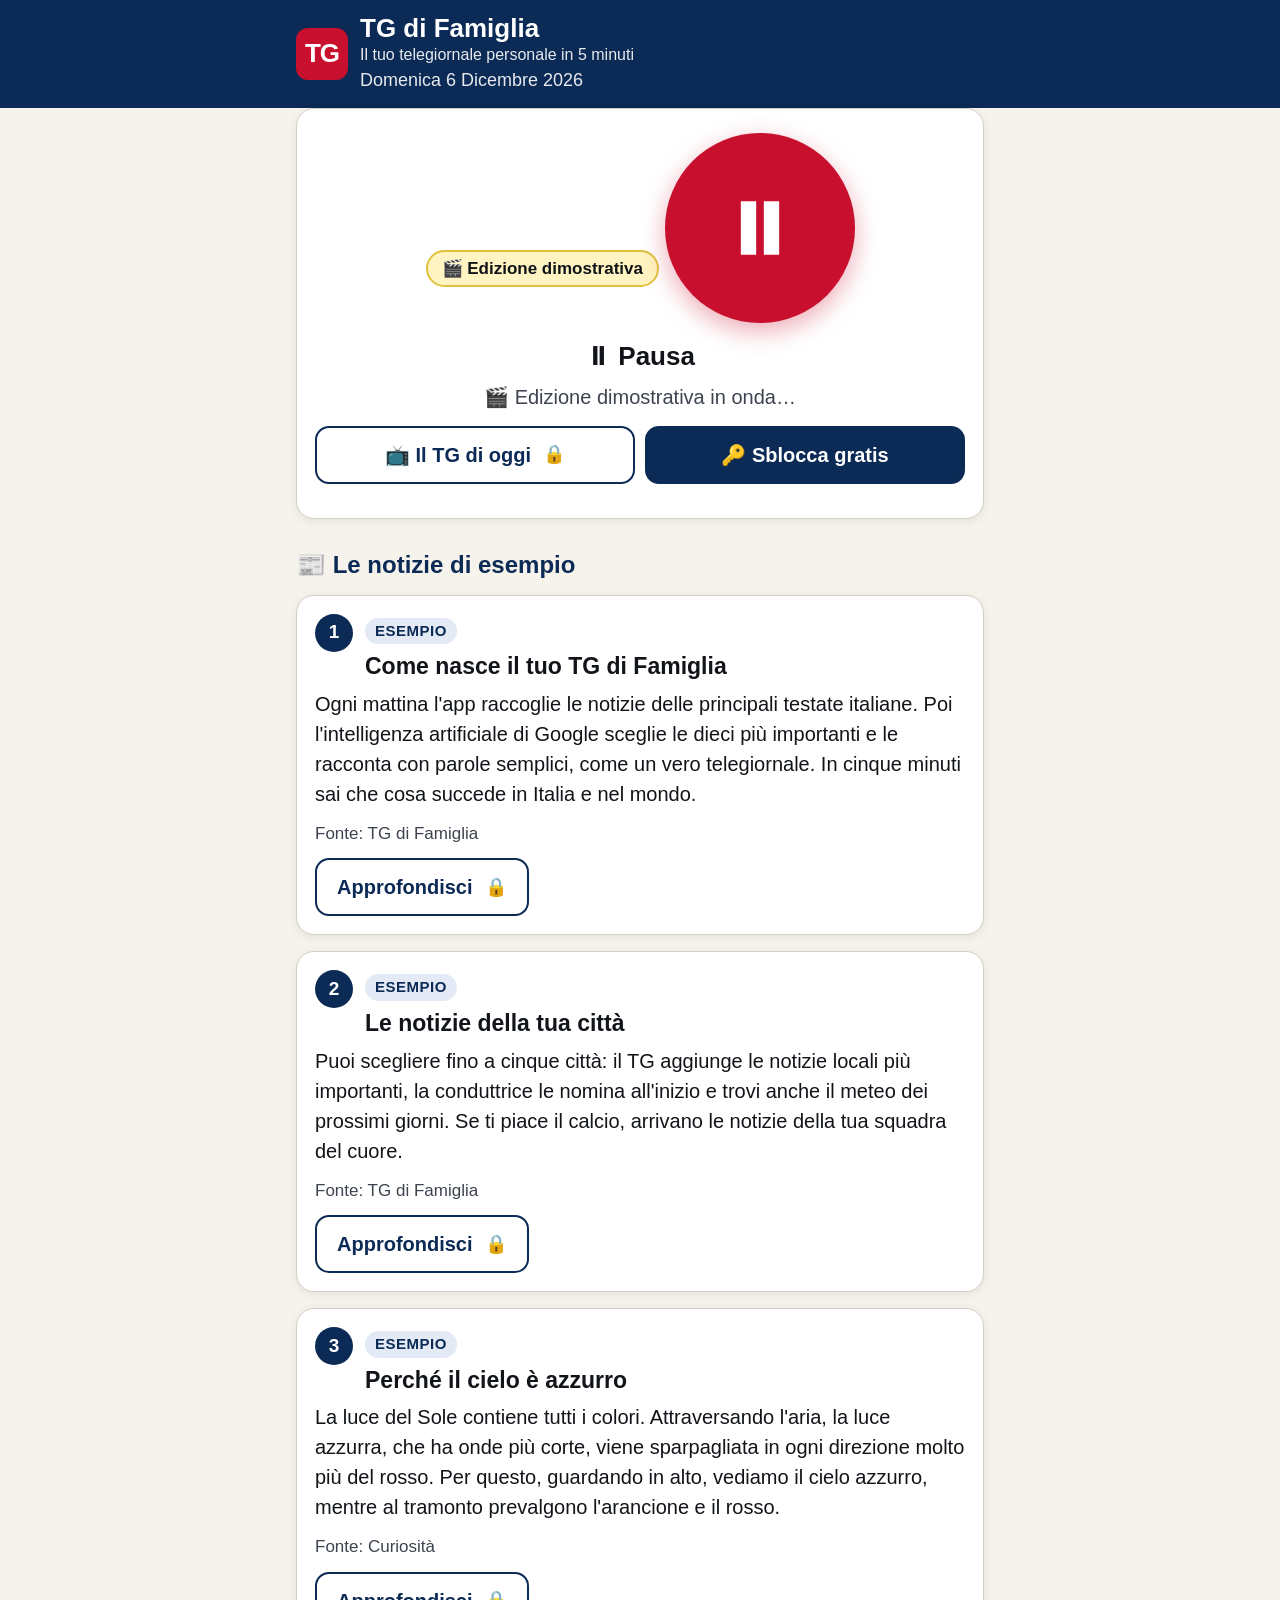
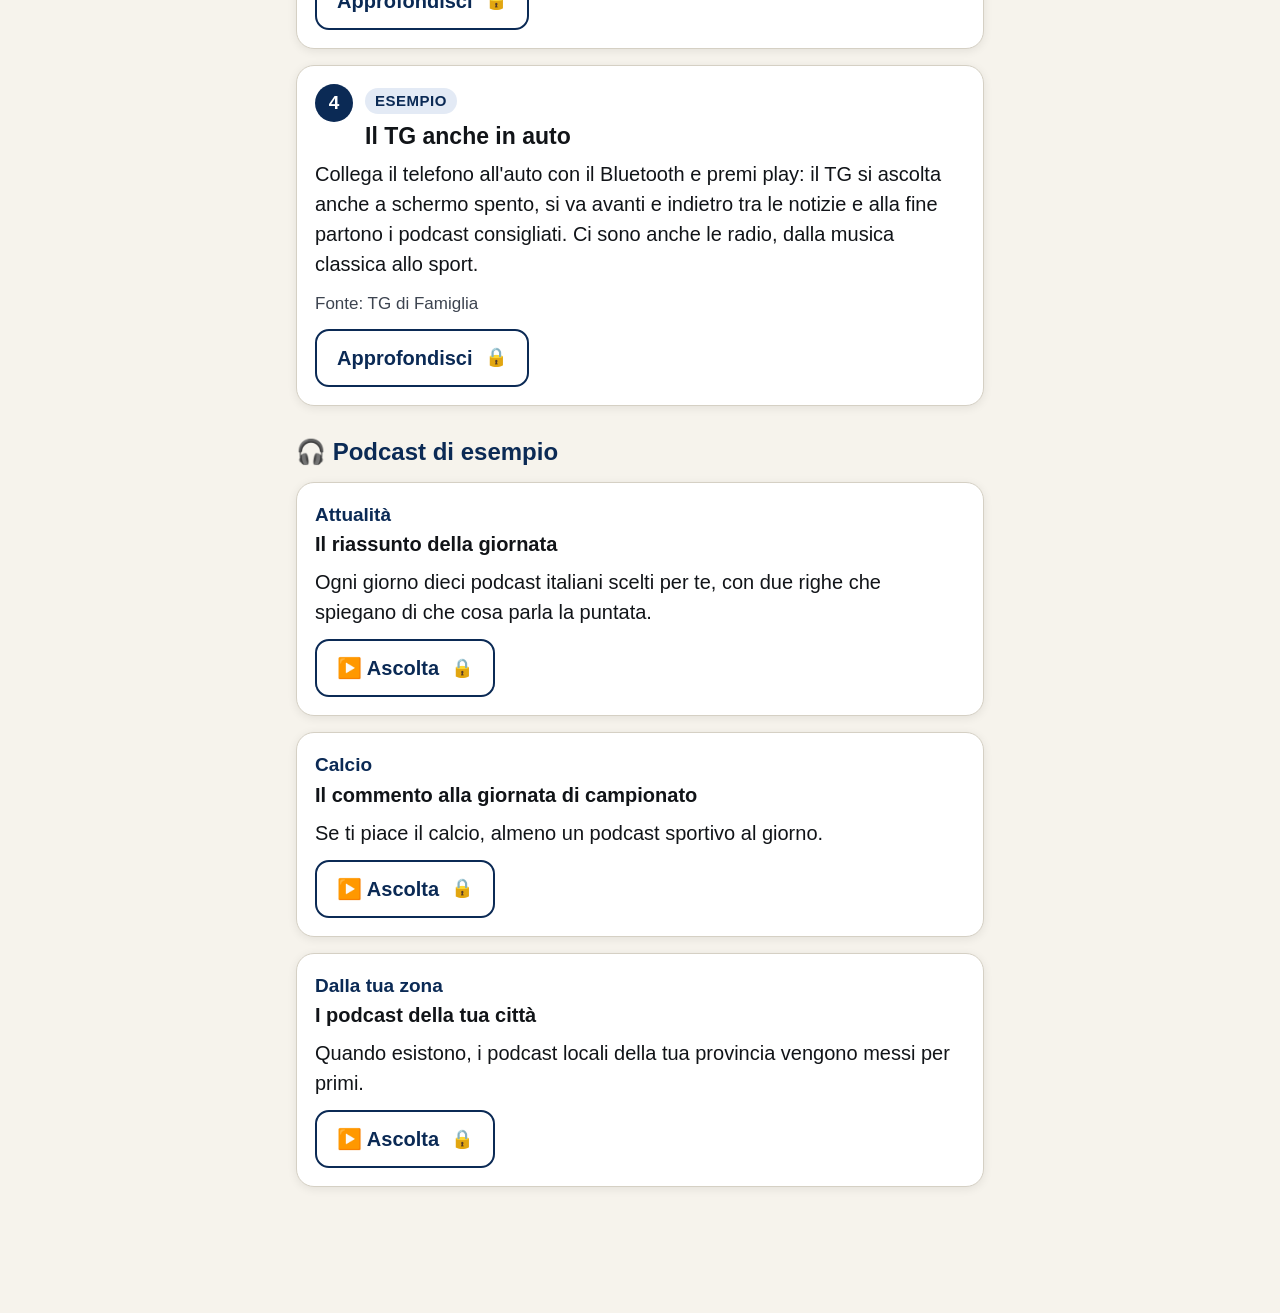
==== app/index.html @ 3810f001 "TG di Famiglia, versione pubblica: demo, sblocco, città, premium, regalo, promo, Cloudflare Pages Co" ====
<!doctype html>
<html lang="it">
<head>
<meta charset="utf-8">
<meta name="viewport" content="width=device-width, initial-scale=1, viewport-fit=cover">
<title>TG di Famiglia – Il tuo telegiornale personale</title>
<meta name="description" content="TG di Famiglia: il tuo telegiornale personale in 5 minuti, con le notizie della tua città, podcast e radio. Gratis.">
<meta name="theme-color" content="#0b2a55">
<link rel="manifest" href="manifest.json">
<link rel="icon" href="icons/icon-192.png" type="image/png">
<link rel="apple-touch-icon" href="icons/apple-touch-icon.png">
<meta name="apple-mobile-web-app-capable" content="yes">
<meta name="mobile-web-app-capable" content="yes">
<meta name="apple-mobile-web-app-status-bar-style" content="black-translucent">
<meta name="apple-mobile-web-app-title" content="TG Famiglia">
<meta name="format-detection" content="telephone=no">
<meta property="og:title" content="TG di Famiglia – Il tuo telegiornale personale">
<meta property="og:description" content="Ogni mattina le notizie più importanti, lette come al telegiornale. Gratis.">
<meta property="og:image" content="https://tg-di-famiglia.pages.dev/og-image.png">
<link rel="apple-touch-icon" sizes="180x180" href="icons/apple-touch-icon.png">
<script>
/* Statistiche anonime senza cookie (GoatCounter). Finché il codice è il segnaposto non parte niente. */
window.GOATCOUNTER_CODICE = 'TUO-CODICE';
if (!/TUO-CODICE/.test(window.GOATCOUNTER_CODICE)) {
  const sc = document.createElement('script');
  sc.async = true; sc.src = 'https://gc.zgo.at/count.js';
  sc.dataset.goatcounter = `https://${window.GOATCOUNTER_CODICE}.goatcounter.com/count`;
  document.head.appendChild(sc);
}
/** Evento anonimo: solo il nome dell'azione, mai chiave, nomi o città. */
window.evento = (nome) => {
  try {
    const invia = () => window.goatcounter?.count?.({ path: 'evento/' + nome, title: nome, event: true });
    if (window.goatcounter?.count) invia(); else setTimeout(invia, 3000);
  } catch {}
};
</script>
<style>
:root{
  --sfondo:#f6f3ec; --carta:#ffffff; --testo:#111418; --tenue:#3d4450; --bordo:#d5d0c4;
  --blu:#0b2a55; --blu-chiaro:#e3eaf5; --rosso:#c8102e; --rosso-scuro:#9e0c24; --verde:#0f6b3a;
  --giallo:#fff4c2; --ombra:0 2px 10px rgba(0,0,0,.08);
  color-scheme: light;
}
@media (prefers-color-scheme: dark){
  :root:not([data-theme="light"]){
    --sfondo:#0d1117; --carta:#171c24; --testo:#f4f6fa; --tenue:#c3c9d4; --bordo:#323a47;
    --blu:#8fb4ff; --blu-chiaro:#1c2a44; --rosso:#ff4d63; --rosso-scuro:#e0334a; --verde:#4fd08a;
    --giallo:#3a3210; --ombra:none; color-scheme: dark;
  }
}
:root[data-theme="dark"]{
  --sfondo:#0d1117; --carta:#171c24; --testo:#f4f6fa; --tenue:#c3c9d4; --bordo:#323a47;
  --blu:#8fb4ff; --blu-chiaro:#1c2a44; --rosso:#ff4d63; --rosso-scuro:#e0334a; --verde:#4fd08a;
  --giallo:#3a3210; --ombra:none; color-scheme: dark;
}
*{box-sizing:border-box}
html{-webkit-text-size-adjust:100%}
body{margin:0;background:var(--sfondo);color:var(--testo);font:20px/1.5 -apple-system,BlinkMacSystemFont,"Segoe UI",Roboto,"Helvetica Neue",Arial,sans-serif;
  padding-bottom:calc(110px + env(safe-area-inset-bottom))}
a{color:var(--blu)}
button{font:inherit;cursor:pointer;touch-action:manipulation}
.contenitore{max-width:720px;margin:0 auto;padding:0 16px}
header.testata{background:#0b2a55;color:#fff;padding:calc(14px + env(safe-area-inset-top)) 0 14px}
header.testata .contenitore{display:flex;align-items:center;gap:12px}
.logo{width:52px;height:52px;border-radius:12px;background:#c8102e;display:grid;place-items:center;font-weight:900;font-size:26px;letter-spacing:-1px;flex:none}
.testata h1{margin:0;font-size:26px;line-height:1.1}
.testata .data{font-size:18px;opacity:.9;text-transform:capitalize}
.ingranaggio{margin-left:auto;background:transparent;border:2px solid rgba(255,255,255,.5);color:#fff;border-radius:14px;width:56px;height:56px;font-size:28px;flex:none}
main{padding-top:18px}
.scheda{background:var(--carta);border:1px solid var(--bordo);border-radius:18px;padding:18px;box-shadow:var(--ombra);margin-bottom:16px}
h2{font-size:24px;margin:28px 0 12px;color:var(--blu)}
.player{text-align:center;padding:24px 18px}
.tasto-play{width:190px;height:190px;border-radius:50%;border:none;background:var(--rosso);color:#fff;font-size:84px;line-height:1;
  box-shadow:0 8px 24px rgba(200,16,46,.35);display:inline-grid;place-items:center;transition:transform .1s}
.tasto-play:active{transform:scale(.96)}
.tasto-play svg{width:92px;height:92px;fill:#fff}
.etichetta-play{font-size:26px;font-weight:800;margin:14px 0 4px}
.stato{font-size:20px;color:var(--tenue);min-height:1.5em;margin:6px 0 0}
.stato.errore{color:var(--rosso-scuro);font-weight:700}
.comandi{display:flex;gap:12px;justify-content:center;margin-top:16px;flex-wrap:wrap}
.btn{min-height:58px;padding:10px 20px;border-radius:14px;border:2px solid var(--blu);background:var(--carta);color:var(--blu);font-weight:700;font-size:20px;display:inline-flex;align-items:center;justify-content:center;gap:8px;text-decoration:none}
.btn.pieno{background:var(--blu);color:var(--carta)}
.btn.rosso{background:var(--rosso);border-color:var(--rosso);color:#fff}
.btn:disabled{opacity:.45}
.avviso{background:var(--giallo);border:2px solid #e2c23d;border-radius:14px;padding:12px 16px;margin-bottom:16px;font-size:19px}
.notizia{position:relative;transition:outline-color .2s}
.notizia.in-onda{outline:4px solid var(--rosso);outline-offset:-2px}
.notizia .numero{display:inline-grid;place-items:center;width:38px;height:38px;border-radius:50%;background:var(--blu);color:var(--carta);font-weight:800;margin-right:8px;font-size:19px;flex:none}
.notizia .riga{display:flex;align-items:flex-start;gap:4px}
.notizia h3{margin:2px 0 8px;font-size:23px;line-height:1.25}
.notizia p{margin:0 0 12px}
.badge{display:inline-block;font-size:15px;font-weight:800;text-transform:uppercase;letter-spacing:.5px;padding:2px 10px;border-radius:999px;background:var(--blu-chiaro);color:var(--blu);margin-bottom:6px}
.badge.calcio{background:#d9f2e3;color:#0f6b3a}
.badge.locale{background:#fde9c8;color:#6b3f00}
.etichetta-demo{display:inline-block;background:var(--giallo);border:2px solid #e2c23d;color:var(--testo);font-weight:800;border-radius:999px;padding:4px 14px;font-size:17px;margin-bottom:10px}
.lucchetto{font-size:.9em;margin-left:4px}
.chip{display:inline-flex;align-items:center;gap:6px;background:var(--blu-chiaro);color:var(--blu);border-radius:999px;padding:6px 6px 6px 14px;font-weight:700;margin:0 6px 8px 0;font-size:18px}
.chip button{border:none;background:var(--blu);color:var(--carta);border-radius:50%;width:30px;height:30px;font-size:16px;line-height:1}
.suggerimenti{list-style:none;margin:-6px 0 12px;padding:0;border:2px solid var(--blu);border-radius:14px;overflow:hidden;background:var(--carta)}
.suggerimenti:empty{display:none}
.suggerimenti li button{width:100%;text-align:left;border:none;border-top:1px solid var(--bordo);background:var(--carta);color:var(--testo);padding:12px 14px;font-size:19px}
.suggerimenti li:first-child button{border-top:none}
.interruttore{display:flex;gap:10px;margin:6px 0 14px}
.interruttore .btn{flex:1}
.interruttore .btn.attiva{background:var(--blu);color:var(--carta)}
.avvertenza{font-size:16px;color:var(--tenue);margin:6px 0 18px}
.passi{padding-left:0;list-style:none;counter-reset:passo;margin:0 0 14px}
.passi li{counter-increment:passo;display:flex;gap:12px;align-items:flex-start;margin-bottom:12px}
.passi li::before{content:counter(passo);display:grid;place-items:center;flex:none;width:36px;height:36px;border-radius:50%;background:var(--rosso);color:#fff;font-weight:800}
details.perche{margin:4px 0 12px}
details.perche summary{color:var(--blu);font-weight:700;cursor:pointer}
.caffe{font-size:17px}
.btn.whatsapp{background:#1fa855;border-color:#1fa855;color:#fff}
.condividi-fine{text-align:center}
.premio{list-style:none;padding:0;margin:0 0 14px}
.premio li{padding:6px 0}
.prezzo{font-size:34px;font-weight:900;color:var(--rosso);margin:6px 0}
.schede{display:flex;gap:10px;margin:0 0 16px}
.schede{display:grid;grid-template-columns:repeat(3,1fr);gap:8px}
.menu-sezioni{display:flex;flex-direction:column;gap:10px;margin-bottom:18px}
.menu-sezioni .btn{width:100%;min-height:66px;font-size:21px;justify-content:flex-start;text-align:left}
.menu-sezioni .btn.attiva{background:var(--blu);color:var(--carta)}
.spiega{font-size:18px;color:var(--tenue);margin:0 0 14px}
.schede button:last-child:nth-child(3n+1){grid-column:1/-1}
.schede button:last-child:nth-child(3n+2){grid-column:span 2}
.titoli-sito{list-style:none;padding:0;margin:10px 0 12px;font-size:17px}
.titoli-sito li{padding:7px 0;border-top:1px solid var(--blu-chiaro)}
.titoli-sito a{color:inherit}
.video-mini{display:grid;grid-template-columns:120px 1fr;gap:10px;align-items:center;margin:10px 0;color:inherit;text-decoration:none}
.video-mini img{width:120px;aspect-ratio:16/9;object-fit:cover;border-radius:8px;background:var(--blu-chiaro)}
.cerca-ora{border:2px dashed var(--blu)}
.video img{width:100%;aspect-ratio:16/9;object-fit:cover;border-radius:12px;background:var(--blu-chiaro);display:block;margin-bottom:10px}
.numerino{display:inline-grid;place-items:center;min-width:34px;height:34px;border-radius:50%;background:var(--blu);color:var(--carta);font-weight:800;font-size:17px;margin-right:8px}
.scintilla{border-left:6px solid #e2a400}
.concetti{font-size:22px;font-weight:800;margin:0 0 10px}
.scelte{display:flex;flex-wrap:wrap;gap:8px;margin:0 0 14px}
.scelte .btn{flex:1 1 40%;min-height:54px;font-size:18px;padding:6px 10px}
.scelte .btn.attiva{background:var(--blu);color:var(--carta)}
.elenco{list-style:none;padding:0;margin:14px 0 0;font-size:18px}
.elenco li{padding:8px 0;border-top:1px solid var(--bordo)}
.elenco li span{display:block;color:var(--tenue);font-size:17px}
.evidenza{background:var(--blu-chiaro);border-radius:12px;padding:12px 14px;margin:0 0 12px;font-size:20px}
.evidenza b{color:var(--blu)}
.detto{font-size:25px;line-height:1.35;font-weight:800;font-style:italic;margin:0 0 12px}
.turno{margin:12px 0 0}
.turno b{color:var(--blu)}
.turno.donna b{color:var(--rosso-scuro)}
.schede button{flex:1;min-height:62px;border-radius:14px;border:2px solid var(--blu);background:var(--carta);color:var(--blu);font-weight:800;font-size:16px;padding:4px 2px;white-space:nowrap}
.riga-radio{display:flex;gap:8px;align-items:stretch;margin-bottom:10px}
.riga-radio .btn{flex:1;justify-content:flex-start;text-align:left;min-width:0}
.riga-radio .btn.stretto{flex:none;width:60px;justify-content:center;padding:0}
.risposta{white-space:pre-wrap;margin:14px 0}
.risposta:empty{display:none}
#rassegnaTesto p{margin:12px 0 0}
textarea.campo{resize:vertical;font-family:inherit}
.schede button.attiva{background:var(--blu);color:var(--carta)}
.meteo-giorni{width:100%;border-collapse:collapse;font-size:16px;margin-top:14px}
.meteo-giorni td{padding:7px 3px;border-top:1px solid var(--bordo)}
.meteo-giorni td:first-child{text-transform:capitalize;font-weight:700}
.tv-lista{list-style:none;padding:0;margin:14px 0 0;font-size:18px}
.tv-lista li{padding:7px 0;border-top:1px solid var(--bordo)}
.accadde{border-left:6px solid var(--rosso)}
.accadde h3{margin:0 0 8px;font-size:22px}
@media (prefers-color-scheme: dark){:root:not([data-theme="light"]) .badge.calcio{background:#12331f;color:#7fe0a8}}
.fonte{font-size:17px;color:var(--tenue);margin-bottom:12px}
.segnaposto{color:var(--tenue);font-style:italic}
.podcast .testa{display:flex;gap:14px;align-items:flex-start}
.podcast img{width:76px;height:76px;border-radius:12px;object-fit:cover;flex:none;background:var(--blu-chiaro)}
.podcast .nome{font-weight:800;font-size:19px;color:var(--blu)}
.podcast .episodio{font-weight:700;font-size:20px;line-height:1.3;margin-top:2px}
.podcast p{margin:10px 0 12px}
.podcast .azioni{display:flex;gap:10px;flex-wrap:wrap}
.radio-scelte{display:flex;flex-direction:column;gap:12px;max-width:520px;margin:0 auto}
.radio-scelte .btn{width:100%}
.radio-nome{font-size:22px;font-weight:800;margin:12px 0 0;min-height:1.4em}
.mini{position:fixed;left:0;right:0;bottom:0;background:#0b2a55;color:#fff;padding:10px 0 calc(10px + env(safe-area-inset-bottom));box-shadow:0 -4px 16px rgba(0,0,0,.25);z-index:5}
.mini[hidden]{display:none}
.mini .contenitore{display:flex;align-items:center;gap:10px}
.mini .titolo{flex:1;min-width:0;font-size:18px;line-height:1.25}
.mini .titolo b{display:block;white-space:nowrap;overflow:hidden;text-overflow:ellipsis}
.mini .titolo span{display:block;white-space:nowrap;overflow:hidden;text-overflow:ellipsis;opacity:.85;font-size:16px}
.mini button{width:56px;height:56px;border-radius:14px;border:2px solid rgba(255,255,255,.6);background:transparent;color:#fff;font-size:22px;flex:none;font-weight:800}
.mini input[type=range]{width:100%;margin:6px 0 0;accent-color:#ff4d63}
.mini .barra{flex-basis:100%}
.setup{padding-top:10px}
.setup h2{margin-top:10px}
.setup ol{padding-left:0;list-style:none;counter-reset:passo;margin:0 0 18px}
.setup li{counter-increment:passo;display:flex;gap:12px;align-items:flex-start;margin-bottom:14px}
.setup li::before{content:counter(passo);display:grid;place-items:center;flex:none;width:40px;height:40px;border-radius:50%;background:var(--rosso);color:#fff;font-weight:800}
.campo{width:100%;font:inherit;font-size:20px;padding:14px;border-radius:14px;border:2px solid var(--blu);background:var(--carta);color:var(--testo);margin:6px 0 12px}
.riga-btn{display:flex;gap:10px;flex-wrap:wrap}
.riga-btn .btn{flex:1 1 180px}
dialog{border:none;border-radius:20px;padding:22px;max-width:min(560px,calc(100vw - 32px));width:100%;background:var(--carta);color:var(--testo)}
dialog::backdrop{background:rgba(0,0,0,.55)}
dialog h2{margin-top:0}
.piccolo{font-size:16px;color:var(--tenue)}
.nascosto{display:none !important}
.sottotitolo{font-size:16px;opacity:.9}
@media (max-width:420px){
  .tasto-play{width:170px;height:170px}
  .testata h1{font-size:23px}
}
</style>
</head>
<body>
<header class="testata">
  <div class="contenitore">
    <div class="logo" aria-hidden="true">TG</div>
    <div>
      <h1>TG di Famiglia</h1>
      <div class="sottotitolo">Il tuo telegiornale personale in 5 minuti</div>
      <div class="data" id="oggi"></div>
    </div>
    <button class="ingranaggio nascosto" id="apriImpostazioni" aria-label="Impostazioni">⚙️</button>
  </div>
</header>

<main class="contenitore">
  <!-- DEMO: edizione dimostrativa, statica, senza chiave -->
  <section id="schermataDemo" class="nascosto">
    <div class="scheda player">
      <span class="etichetta-demo">🎬 Edizione dimostrativa</span>
      <button class="tasto-play" id="tastoDemo" aria-label="Guarda la demo">
        <svg id="iconaDemo" viewBox="0 0 24 24" aria-hidden="true"><path d="M8 5.5v13a1 1 0 0 0 1.5.86l10.5-6.5a1 1 0 0 0 0-1.72L9.5 4.64A1 1 0 0 0 8 5.5z"/></svg>
      </button>
      <div class="etichetta-play" id="etichettaDemo">▶ Guarda la demo</div>
      <p class="stato" id="statoDemo" role="status" aria-live="polite">Ecco come funziona: una piccola edizione di prova, letta dalla voce del telefono.</p>
      <div class="riga-btn" style="margin-top:14px">
        <button class="btn" id="tgOggiBloccato" type="button">📺 Il TG di oggi <span class="lucchetto">🔒</span></button>
        <button class="btn pieno" id="apriSblocco" type="button">🔑 Sblocca gratis</button>
      </div>
      <div class="riga-btn" style="margin-top:10px"><button class="btn rosso nascosto" data-installa type="button">📲 Installa l'app sul telefono</button></div>
    </div>
    <h2>📰 Le notizie di esempio</h2>
    <div id="demoNotizie"></div>
    <h2>🎧 Podcast di esempio</h2>
    <div id="demoPodcast"></div>
  </section>

  <!-- PREMIUM: dal 16° giorno, se la prova è finita -->
  <section id="schermataPremium" class="setup nascosto">
    <div class="scheda">
      <h2>Continua con TG di Famiglia Premium</h2>
      <p>La prova gratuita è finita. Con Premium il tuo TG continua ogni mattina:</p>
      <ul class="premio">
        <li>📺 Il TG personale di ogni giorno, con il saluto per la tua famiglia</li>
        <li>📍 Le notizie e il meteo delle tue città</li>
        <li>⚽ Le notizie della tua squadra del cuore</li>
        <li>🎧 Dieci podcast consigliati al giorno, radio e le tue preferite</li>
        <li>🚫 Nessuna pubblicità</li>
      </ul>
      <p class="prezzo" id="prezzoPremium">1,99 €/mese</p>
      <p class="piccolo" style="margin-top:0">Disdici quando vuoi.</p>
      <div class="riga-btn"><button class="btn rosso" id="abbonati" type="button">⭐ Abbonati</button></div>
      <p class="piccolo">Il pagamento avviene su Ko-fi; dopo l'abbonamento ricevi un codice personale da inserire qui sotto.</p>
      <div id="bloccoCodice">
        <label for="campoCodice"><b>Hai già un codice Premium?</b></label>
        <input id="campoCodice" class="campo" type="text" autocomplete="off" autocapitalize="characters" spellcheck="false" placeholder="TGF-XXXX-XXXX-XXXX">
        <div class="riga-btn"><button class="btn pieno" id="attivaCodice" type="button">Attiva</button></div>
      </div>
      <p class="stato" id="statoPremium" role="status" aria-live="polite"></p>
      <p style="margin-top:18px">Restano sempre gratis:</p>
      <div class="riga-btn">
        <button class="btn" id="premiumDemo" type="button">🎬 La demo</button>
        <a class="btn" href="../regalo.html">🎁 Biglietto regalo</a>
        <button class="btn whatsapp" data-condividi type="button">💬 Condividi</button>
      </div>
    </div>
  </section>

  <!-- CONFIGURAZIONE: dopo lo sblocco e dalle impostazioni -->
  <section id="schermataConfig" class="setup nascosto">
    <div class="scheda">
      <h2>✨ Prepariamo il tuo TG</h2>
      <p>Tre domande e si parte. Puoi cambiare tutto quando vuoi dall'ingranaggio ⚙️ in alto.</p>
      <label for="campoNome"><b>1. Il nome della famiglia</b> <span class="piccolo">(facoltativo)</span></label>
      <input id="campoNome" class="campo" type="text" autocomplete="off" maxlength="40" placeholder="Es. Rossi">
      <p class="piccolo" id="anteprimaSaluto" style="margin-top:-6px"></p>
      <label for="campoCitta"><b>2. Le tue città</b> <span class="piccolo">(da 0 a 5)</span></label>
      <div id="chipCitta"></div>
      <input id="campoCitta" class="campo" type="text" autocomplete="off" placeholder="Scrivi il nome del comune">
      <ul class="suggerimenti" id="suggerimentiCitta"></ul>
      <div class="riga-btn"><button class="btn" id="aggiungiCitta" type="button">➕ Aggiungi città</button></div>
      <p class="stato" id="statoCitta" role="status" aria-live="polite"></p>
      <p style="margin:18px 0 4px"><b>3. Ti interessa il calcio?</b></p>
      <div class="interruttore" role="group" aria-label="Calcio">
        <button class="btn" id="calcioSi" type="button">⚽ Sì</button>
        <button class="btn" id="calcioNo" type="button">No, grazie</button>
      </div>
      <div id="bloccoSquadra">
        <label for="campoSquadra"><b>Squadra del cuore</b> <span class="piccolo">(facoltativa)</span></label>
        <select id="campoSquadra" class="campo"><option value="">Nessuna in particolare</option></select>
      </div>
      <div class="riga-btn" style="margin-top:8px"><button class="btn rosso" id="salvaConfig" type="button">▶ Inizia il mio TG</button></div>
      <p class="stato" id="statoConfig" role="status" aria-live="polite"></p>
    </div>
  </section>

  <!-- Schermata principale -->
  <section id="schermataTG" class="nascosto">
    <div id="avvisi"></div>
    <div class="schede">
      <button id="schedaTG" class="attiva" type="button">📺 TG</button>
      <button id="schedaPodcast" type="button">🎧 PODCAST</button>
      <button id="schedaRadio" type="button">📻 RADIO</button>
      <button id="schedaCalcio" type="button">⚽ CALCIO</button>
      <button id="schedaVarie" type="button">🧩 VARIE</button>
    </div>

    <!-- Scheda TG: solo il notiziario -->
    <div id="paginaTG">
    <div class="scheda player">
      <button class="tasto-play" id="tastoPlay" aria-label="Ascolta il notiziario">
        <svg id="iconaPlay" viewBox="0 0 24 24" aria-hidden="true"><path d="M8 5.5v13a1 1 0 0 0 1.5.86l10.5-6.5a1 1 0 0 0 0-1.72L9.5 4.64A1 1 0 0 0 8 5.5z"/></svg>
      </button>
      <div class="etichetta-play" id="etichettaPlay">Ascolta il notiziario</div>
      <p class="stato" id="stato" role="status" aria-live="polite"></p>
      <div class="riga-btn" style="margin-top:12px"><button class="btn whatsapp" data-condividi type="button">💬 Condividi su WhatsApp</button><button class="btn nascosto" data-installa type="button">📲 Installa l'app</button></div>
      <div class="comandi nascosto" id="comandiTG">
        <button class="btn" id="indietro" type="button">⏮ Indietro</button>
        <button class="btn" id="avanti" type="button">Avanti ⏭</button>
      </div>
    </div>

    <div class="scheda condividi-fine nascosto"><p style="margin-top:0"><b>Ti è piaciuto il TG di oggi?</b> Fallo provare a chi vuoi bene.</p>
      <div class="riga-btn"><button class="btn whatsapp" data-condividi type="button">💬 Condividi su WhatsApp</button><a class="btn" href="../regalo.html">🎁 Regala un biglietto</a></div></div>
    <h2>📰 Le notizie di oggi</h2>
    <div id="listaNotizie"><p class="segnaposto scheda">Le notizie compariranno qui appena pronte.</p></div>
    <p class="avvertenza">ℹ️ Le notizie sono riassunti scritti dall'intelligenza artificiale a partire dalle fonti indicate: possono contenere errori. Per i dettagli e per verificare apri sempre l'articolo originale con «Approfondisci».</p>
    </div><!-- /paginaTG -->

    <!-- Scheda PODCAST -->
    <div id="paginaPodcast" class="nascosto">
      <div class="scheda condividi-fine nascosto"><p style="margin-top:0"><b>Ti è piaciuto il TG di oggi?</b></p><div class="riga-btn"><button class="btn whatsapp" data-condividi type="button">💬 Condividi su WhatsApp</button></div></div>
      <h2>🎧 Podcast consigliati</h2>
      <div id="listaPodcast"><p class="segnaposto scheda">Sto cercando i podcast di oggi…</p></div>
    </div>

    <!-- Scheda RADIO: radio per genere e radio preferite -->
    <div id="paginaRadio" class="nascosto">
      <h2>🎵 Radio</h2>
      <div class="scheda" style="text-align:center">
        <div class="radio-scelte">
          <button class="btn rosso" id="radioCasuale" type="button">🎵 Musica casuale</button>
          <button class="btn rosso" id="radioClassica" type="button">🎻 Radio musica classica</button>
          <button class="btn rosso" id="radioJazz" type="button">🎷 Radio musica jazz</button>
          <button class="btn rosso" id="radioCountry" type="button">🤠 Radio musica country</button>
          <button class="btn rosso" id="radioViaggio" type="button">🚗 Musica da viaggio</button>
          <button class="btn rosso" id="radioSport" type="button">⚽ Radio sportive casuali</button>
          <button class="btn rosso" id="radioAttualita" type="button">🗞️ Radio attualità casuali</button>
          <button class="btn" id="radioCambia" type="button" disabled>🔀 Cambia</button>
        </div>
        <p class="radio-nome" id="radioNome"></p>
      </div>
      <h2>⭐ Radio preferite</h2>
      <div class="scheda">
        <div id="radioPreferite"></div>
        <label for="cercaRadio"><b>Cerca una radio da aggiungere</b></label>
        <input id="cercaRadio" class="campo" type="search" placeholder="Nome della radio" autocomplete="off">
        <div class="riga-btn"><button class="btn pieno" id="cercaRadioBtn" type="button">🔎 Cerca</button></div>
        <p class="piccolo" id="statoRadio"></p>
        <div id="risultatiRadio"></div>
      </div>
    </div>

    <!-- Scheda CALCIO (solo se il calcio è attivo): squadra del cuore, calcio in generale e le domande all'AI -->
    <div id="paginaCalcio" class="nascosto">
      <div class="menu-sezioni" id="menuCalcio"></div>
      <div id="contenutoCalcio"></div>
      <section data-sezione="ai" class="nascosto">
        <h2>🤖 Chiedi all'AI sul calcio</h2>
        <div class="scheda">
          <label for="domandaCalcio"><b>Scrivi la tua domanda</b></label>
          <textarea id="domandaCalcio" class="campo" rows="3" placeholder="Es. Chi è in testa alla Serie A? Quando gioca la Nazionale?"></textarea>
          <div class="riga-btn"><button class="btn pieno" id="chiediCalcio" type="button">Chiedi</button></div>
          <p id="rispostaCalcio" class="risposta" role="status" aria-live="polite"></p>
          <button class="btn rosso nascosto" id="ascoltaRisposta" type="button">▶️ Ascolta la risposta</button>
        </div>
      </section>
    </div>

    <!-- Scheda VARIE: tasti che aprono meteo, stasera in TV, accadde oggi e rassegna della domenica -->
    <div id="paginaVarie" class="nascosto">
      <div class="menu-sezioni" id="menuVarie">
        <button class="btn" data-apri="meteo" id="tastoMeteo" type="button">🌦️ Meteo</button>
        <button class="btn" data-apri="tv" type="button">📺 Stasera in TV</button>
        <button class="btn" data-apri="accadde" type="button">📜 Accadde oggi</button>
      </div>
      <div id="contenutoVarie"></div>
    </div>
  </section>
</main>

<!-- Mini player per podcast e radio -->
<div class="mini" id="mini" hidden>
  <div class="contenitore" style="flex-wrap:wrap">
    <div class="titolo"><b id="miniTitolo"></b><span id="miniSotto"></span></div>
    <button id="miniIndietro" aria-label="Indietro di 15 secondi">−15</button>
    <button id="miniPlay" aria-label="Pausa">⏸</button>
    <button id="miniStop" aria-label="Ferma">✕</button>
    <div class="barra" id="miniBarra"><input type="range" id="miniPosizione" min="0" max="1000" value="0" aria-label="Posizione"></div>
  </div>
</div>

<dialog id="sblocco">
  <h2>Inserisci la tua chiave API per sbloccare gratuitamente tutte le funzionalità dell'app</h2>
  <ol class="passi">
    <li><span>Apri <a href="https://aistudio.google.com/apikey" target="_blank" rel="noopener"><b>aistudio.google.com</b></a> e accedi con il tuo account Google, quello di Gmail.</span></li>
    <li><span>Premi <b>«Create API key»</b> (in italiano <b>«Crea chiave API»</b>). Se te lo chiede, accetta le condizioni.</span></li>
    <li><span>Premi <b>Copia</b> accanto alla chiave (è una lunga serie di lettere e numeri).</span></li>
    <li><span>Torna qui, incollala nel riquadro e premi <b>Sblocca</b>.</span></li>
  </ol>
  <p><a class="btn pieno" href="https://aistudio.google.com/apikey" target="_blank" rel="noopener" style="width:100%">🔑 Apri Google AI Studio</a></p>
  <p class="piccolo">✅ È gratuita, non serve la carta di credito, la chiave resta solo sul tuo telefono.</p>
  <details class="perche"><summary>Perché serve?</summary>
    <p class="piccolo">Ogni giorno l'intelligenza artificiale di Google (Gemini) sceglie le notizie e scrive il tuo TG su misura, con la tua città e la tua squadra. La chiave è il tuo accesso personale e gratuito a Gemini: viene usata solo dal tuo telefono per parlare con Google e non passa da nessun altro server.</p>
  </details>
  <label for="campoChiave"><b>La tua chiave</b></label>
  <input id="campoChiave" class="campo" type="text" inputmode="text" autocomplete="off" autocapitalize="off" spellcheck="false" placeholder="Incolla qui la chiave">
  <div class="riga-btn">
    <button class="btn" id="incolla" type="button">📋 Incolla</button>
    <button class="btn rosso" id="salvaChiave" type="button">🔓 Sblocca</button>
  </div>
  <p class="stato" id="statoChiave" role="status" aria-live="polite"></p>
  <div class="riga-btn" style="margin-top:8px"><button class="btn" id="piuTardi" type="button">Più tardi</button></div>
</dialog>

<dialog id="guidaInstalla">
  <h2>📲 Installa TG di Famiglia</h2>
  <p>Non serve nessuno store: l'app si mette sulla schermata Home come le altre.</p>
  <h3>🍏 iPhone e iPad (Safari)</h3>
  <ol class="passi">
    <li><span>Apri questa pagina con <b>Safari</b>.</span></li>
    <li><span>Tocca il tasto <b>Condividi</b> (il quadrato con la freccia in su, in basso).</span></li>
    <li><span>Scorri e scegli <b>«Aggiungi alla schermata Home»</b>, poi <b>Aggiungi</b>.</span></li>
  </ol>
  <h3>🤖 Android (Chrome)</h3>
  <ol class="passi">
    <li><span>Apri questa pagina con <b>Chrome</b>.</span></li>
    <li><span>Tocca il menu <b>⋮</b> in alto a destra.</span></li>
    <li><span>Scegli <b>«Installa app»</b> oppure <b>«Aggiungi a schermata Home»</b>.</span></li>
  </ol>
  <div class="riga-btn"><button class="btn pieno" id="chiudiGuidaInstalla" type="button">Ho capito</button></div>
</dialog>

<dialog id="donazione">
  <h2>Ti sta piacendo TG di Famiglia? ☕</h2>
  <p>È fatto da una piccola squadra, senza pubblicità. Se vuoi, offrici un caffè (2 €).</p>
  <div class="riga-btn"><button class="btn rosso" id="offriCaffe" type="button">☕ Offri un caffè</button><button class="btn" id="altraVolta" type="button">Magari un'altra volta</button></div>
</dialog>

<dialog id="impostazioni">
  <h2>⚙️ Impostazioni</h2>
  <p id="riassuntoPreferenze"></p>
  <div class="riga-btn"><button class="btn pieno" id="modificaPreferenze" type="button">✏️ Nome, città e calcio</button></div>
  <p class="piccolo" id="statoProva"></p>
  <div class="riga-btn" style="margin-bottom:10px"><button class="btn nascosto" data-installa type="button">📲 Installa l'app sul telefono</button></div>
  <div class="riga-btn"><button class="btn whatsapp" data-condividi type="button">💬 Condividi su WhatsApp</button><a class="btn" href="../regalo.html">🎁 Regala un biglietto</a></div>
  <div id="sostieni"><h3>☕ Sostieni TG di Famiglia</h3><p class="piccolo">Nessuna pubblicità: se ti piace, puoi offrirci un caffè.</p>
    <div class="riga-btn"><button class="btn" id="caffeImpostazioni" type="button">☕ Offri un caffè</button></div></div>
  <h3>🔑 Chiave Gemini</h3>
  <p>Chiave salvata: <b id="chiaveMascherata"></b></p>
  <label for="nuovaChiave"><b>Cambia chiave</b></label>
  <input id="nuovaChiave" class="campo" type="text" autocomplete="off" autocapitalize="off" spellcheck="false" placeholder="Incolla la nuova chiave">
  <div class="riga-btn">
    <button class="btn pieno" id="salvaNuova" type="button">Salva nuova chiave</button>
  </div>
  <p class="stato" id="statoImpostazioni" role="status" aria-live="polite"></p>
  <div class="riga-btn" style="margin-top:14px">
    <button class="btn" id="rigenera" type="button">🔄 Rifai il notiziario di oggi</button>
    <button class="btn rosso" id="ricomincia" type="button">🗑 Ricomincia da zero</button>
  </div>
  <p class="piccolo" style="margin-top:16px"><a href="../privacy.html" target="_blank" rel="noopener">Privacy</a> · <a href="../" target="_blank" rel="noopener">Informazioni sull'app</a> · <a href="mailto:tgdifamiglia.app@gmail.com">Contatti</a></p>
  <p class="piccolo" id="infoVersione"></p>
  <div class="riga-btn" style="margin-top:10px"><button class="btn" id="chiudiImpostazioni" type="button">Chiudi</button></div>
</dialog>

<audio id="audio" preload="auto" playsinline webkit-playsinline></audio>

<script>
'use strict';
/* =====================================================================
   CONFIGURAZIONE (modificabile: vedi README)
   ===================================================================== */
const CONFIG = {
  api: 'https://generativelanguage.googleapis.com/v1beta',
  // provati in ordine; se uno è lento/sovraccarico si passa al successivo
  modelliTesto: ['gemini-flash-latest', 'gemini-3.5-flash', 'gemini-3-flash-preview', 'gemini-3.5-flash-lite', 'gemini-3.1-flash-lite', 'gemini-2.5-flash'],
  modelliVoce: ['gemini-3.8-flash-lite-tts', 'gemini-3.1-flash-tts-preview', 'gemini-2.5-flash-preview-tts'],
  voce: 'Kore',
  attesaTesto: 10000,   // ms massimi per la prima risposta del modello di testo, poi si prova il successivo
  attesaVoce: 60000,    // ms massimi per un blocco di voce
  saluto: 'Buongiorno Famiglia! Ecco il TG di oggi. Buon ascolto.', // si adatta a nome e città (vedi salutoPer)
  chiusura: '…e ora i podcast consigliati di oggi. Buona giornata!',
  titoli: 'Titoli del TG di Famiglia',  // annunciati dopo il saluto, poi i titoli delle notizie uno per uno
  attesaMassimaTitoli: 12000,   // ms di musica d'attesa oltre i quali un titolo lo legge la voce del telefono
  attesaMassimaNotizia: 20000,  // lo stesso per una notizia
  // righe di materiale inviate a Gemini per categoria (le più recenti): meno righe = risposta più rapida
  righeMassime: { generale: 150, locale: 120, sport: 50, calcio: 50, altre: 35 },
  // Pacchetti sonori (assets/suoni/N/): sigla, stacchi e sottofondo abbinati tra loro.
  // Ogni giorno ne viene scelto uno a caso, sempre diverso dal giorno prima (stesso per tutta la famiglia).
  suoni: { cartella: 'assets/suoni', nomi: ['Classico', 'Sinfonico', 'Elettronico', 'Pianoforte', 'Fanfara', 'Serale', 'Ultima ora', 'Mattino', 'Notturno', 'Avventura'] },
  avvioAutomatico: true,                // all'apertura parte da solo (se il telefono lo permette, altrimenti al primo tocco)
  podcastAFineTG: true,                 // finito il TG parte da solo il primo podcast
  // Scaletta del TG: sezioni in ordine. 'annuncio' è la frase detta dalla voce all'inizio della sezione.
  // Scaletta: costruita da applicaImpostazioni() in base alle città e al calcio scelti dall'utente
  sezioni: [{ categoria: 'generale', quante: 10, etichetta: 'Attualità', classe: '' }],
  podcast: 10,
  notizieSquadra: 3,   // scheda VARIE: notizie per ogni squadra
  podcastSquadra: 2,   // scheda VARIE: podcast per ogni squadra
  versione: '1.0.0',
  dati: '../data/',          // dati raccolti ogni mattina da GitHub Actions
  // Fase successiva: con il proxy (cartella proxy/) la chiave sta sul server e gli utenti non devono crearla.
  useProxy: false,
  proxyUrl: 'https://tg-di-famiglia-proxy.TUO-ACCOUNT.workers.dev',
};
const VERSIONE_CACHE = 'v8'; // cambiarla invalida la cache audio/testo

let TOTALE_NOTIZIE = 10;

/* =====================================================================
   UTILITÀ
   ===================================================================== */
const $ = (id) => document.getElementById(id);
const sleep = (ms) => new Promise((r) => setTimeout(r, ms));
const esc = (s) => String(s ?? '').replace(/[&<>"']/g, (c) => ({ '&': '&amp;', '<': '&lt;', '>': '&gt;', '"': '&quot;', "'": '&#39;' }[c]));
const LS_PREFISSO = 'tgapp:'; // sullo stesso dominio possono esserci altre app: chiavi tutte con prefisso
const ls = {
  get(k) { try { return localStorage.getItem(LS_PREFISSO + k); } catch { return null; } },
  set(k, v) { try { localStorage.setItem(LS_PREFISSO + k, v); } catch {} },
  del(k) { try { localStorage.removeItem(LS_PREFISSO + k); } catch {} },
  svuota() { try { Object.keys(localStorage).filter((k) => k.startsWith(LS_PREFISSO)).forEach((k) => localStorage.removeItem(k)); } catch {} },
};
const linkSicuro = (u) => (/^https?:\/\//i.test(u || '') ? u : '#');

/* ---------- IndexedDB minimale (chiave/valore) ---------- */
const db = (() => {
  let p;
  const apri = () => p || (p = new Promise((ok, ko) => {
    const r = indexedDB.open('tg-di-famiglia-app', 1);
    r.onupgradeneeded = () => r.result.createObjectStore('kv');
    r.onsuccess = () => ok(r.result);
    r.onerror = () => ko(r.error);
  }));
  const tx = async (modo, fn) => {
    const d = await apri();
    return new Promise((ok, ko) => {
      const t = d.transaction('kv', modo);
      const st = t.objectStore('kv');
      const req = fn(st);
      t.oncomplete = () => ok(req && req.result);
      t.onerror = () => ko(t.error);
      t.onabort = () => ko(t.error);
    });
  };
  return {
    get: (k) => tx('readonly', (s) => s.get(k)).catch(() => undefined),
    set: (k, v) => tx('readwrite', (s) => s.put(v, k)).catch((e) => console.warn('IDB', e)),
    del: (k) => tx('readwrite', (s) => s.delete(k)).catch(() => {}),
    keys: () => tx('readonly', (s) => s.getAllKeys()).catch(() => []),
  };
})();

/* ---------- Audio: PCM 16 bit -> WAV ---------- */
function pcmAWav(pcm, rate = 24000, canali = 1) {
  const h = new DataView(new ArrayBuffer(44));
  const scrivi = (o, s) => { for (let i = 0; i < s.length; i++) h.setUint8(o + i, s.charCodeAt(i)); };
  scrivi(0, 'RIFF'); h.setUint32(4, 36 + pcm.length, true); scrivi(8, 'WAVE');
  scrivi(12, 'fmt '); h.setUint32(16, 16, true); h.setUint16(20, 1, true); h.setUint16(22, canali, true);
  h.setUint32(24, rate, true); h.setUint32(28, rate * canali * 2, true); h.setUint16(32, canali * 2, true); h.setUint16(34, 16, true);
  scrivi(36, 'data'); h.setUint32(40, pcm.length, true);
  return new Blob([h.buffer, pcm], { type: 'audio/wav' });
}
function base64ABytes(b64) {
  const bin = atob(b64);
  const out = new Uint8Array(bin.length);
  for (let i = 0; i < bin.length; i++) out[i] = bin.charCodeAt(i);
  return out;
}
/** Divide una lettura unica in un pezzo per testo (i titoli di testa), tagliando sulle pause.
 *  Per ogni confine sceglie la pausa più lunga vicino al punto previsto in base alla lunghezza dei testi:
 *  così le pause dentro un titolo (dopo i due punti o una virgola) non vengono scambiate per un confine.
 *  Restituisce i WAV dei pezzi, oppure null se non trova confini convincenti. */
function dividiAudio(bytes, rate, testi) {
  const quanti = testi.length;
  const x = new Int16Array(bytes.buffer, bytes.byteOffset, bytes.byteLength >> 1);
  const F = Math.round(rate / 100), n = Math.floor(x.length / F); // finestre da 10 ms
  if (n < quanti * 20) return null;
  const rms = new Float32Array(n);
  for (let i = 0; i < n; i++) { let q = 0; for (let j = 0; j < F; j++) { const v = x[i * F + j]; q += v * v; } rms[i] = Math.sqrt(q / F); }
  const soglia = Array.from(rms).sort((u, v) => u - v)[Math.floor(n * 0.95)] * 0.04;
  const pause = []; // silenzi interni di almeno 0,25 s, in ordine di tempo
  let primaVoce = 0; while (primaVoce < n && rms[primaVoce] < soglia) primaVoce++;
  let ultimaVoce = n; while (ultimaVoce > 0 && rms[ultimaVoce - 1] < soglia) ultimaVoce--;
  for (let i = primaVoce; i < ultimaVoce;) {
    if (rms[i] >= soglia) { i++; continue; }
    let j = i; while (j < ultimaVoce && rms[j] < soglia) j++;
    if (j - i >= 25) pause.push({ da: i, a: j, lunga: j - i });
    i = j;
  }
  // punto previsto di ogni confine: proporzionale ai caratteri letti (più un po' di pausa per ogni testo)
  const pesi = testi.map((t) => t.length + 8), somma = pesi.reduce((u, v) => u + v, 0);
  const scelte = [];
  let cumulo = 0, dopo = -1;
  for (let k = 0; k < quanti - 1; k++) {
    cumulo += pesi[k];
    const previsto = primaVoce + (ultimaVoce - primaVoce) * cumulo / somma;
    let migliore = null, voto = -Infinity;
    for (const c of pause) {
      if (c.da <= dopo) continue;
      const scarto = Math.abs((c.da + c.a) / 2 - previsto);
      if (scarto > 300) continue;               // più di 3 secondi dal punto previsto: non è questo confine
      const v = c.lunga - 0.25 * scarto;
      if (v > voto) { voto = v; migliore = c; }
    }
    if (!migliore || migliore.lunga < 35) return null; // nessuna pausa di almeno 0,35 s: meglio non dividere
    scelte.push(migliore); dopo = migliore.a;
  }
  const pezzi = [];
  let inizio = 0;
  for (const c of [...scelte, { da: n, a: n }]) {
    const fine = Math.min(c.da + 12, n);
    if (fine - inizio < 40) return null;
    pezzi.push(pcmAWav(bytes.slice(inizio * F * 2, fine * F * 2), rate));
    inizio = Math.max(c.a - 8, 0);
  }
  return pezzi;
}
/* ---------- Pacchetto sonoro del giorno ---------- */
function casuale(seme) { // generatore pseudo-casuale con seme (mulberry32)
  return () => { seme |= 0; seme = (seme + 0x6D2B79F5) | 0; let t = Math.imul(seme ^ (seme >>> 15), 1 | seme); t = (t + Math.imul(t ^ (t >>> 7), 61 | t)) ^ t; return ((t ^ (t >>> 14)) >>> 0) / 4294967296; };
}
/** Il pacchetto di oggi: i giorni sono raggruppati in giri lunghi quanto i pacchetti, ogni giro è un mescolamento
 *  casuale di tutti i pacchetti. Così ogni giorno è diverso dal precedente e in un giro si sentono tutti. */
function pacchettoDelGiorno(data = new Date()) {
  const N = CONFIG.suoni.nomi.length;
  const giorno = Math.floor(Date.parse(data.toLocaleDateString('sv-SE', { timeZone: 'Europe/Rome' }) + 'T00:00:00Z') / 86400000);
  const giro = (g) => {
    const r = casuale(g * 7919 + 17), a = [...Array(N).keys()];
    for (let i = N - 1; i > 0; i--) { const j = Math.floor(r() * (i + 1)); [a[i], a[j]] = [a[j], a[i]]; }
    return a;
  };
  const ordine = giro(Math.floor(giorno / N));
  if (ordine[0] === giro(Math.floor(giorno / N) - 1)[N - 1]) [ordine[0], ordine[1]] = [ordine[1], ordine[0]]; // niente doppioni a cavallo dei giri
  const n = ordine[giorno % N] + 1;
  return { n, nome: CONFIG.suoni.nomi[n - 1] };
}
const PACCHETTO = pacchettoDelGiorno();
const suono = (file) => `${CONFIG.suoni.cartella}/${PACCHETTO.n}/${file}`;
const URL_SIGLA = suono('sigla.mp3'), URL_STACCO = suono('stacco.mp3'), URL_STACCO_LUNGO = suono('stacco-lungo.mp3');
const URL_TAPPETO = suono('tappeto.wav'); // sottofondo musicale mentre la voce si prepara
/** Scarica in sottofondo i suoni di oggi: il service worker li conserva e il TG non aspetta la rete. */
function preparaSuoni() { [URL_SIGLA, URL_STACCO, URL_STACCO_LUNGO, URL_TAPPETO].forEach((u) => fetch(u).catch(() => {})); }
/** Scarica in anticipo le prossime letture del TG, così tra un pezzo e l'altro non ci sono pause di caricamento. */
const giaCaricati = new Set();
function preCaricaProssimi(da) {
  const s = scaletta();
  let i = s.findIndex((x) => stessoPasso(x, da)), presi = 0;
  while (presi < 2 && ++i < s.length && i > 0) {
    const p = s[i];
    const url = p.t === 'titolo' ? Ed.titoli.pezzi[p.k]?.url : (p.t === 'voce' ? Ed.blocchi[p.k]?.url : null);
    if (p.t === 'titolo' || p.t === 'voce') presi++;
    if (url && !giaCaricati.has(url)) { giaCaricati.add(url); fetch(url).catch(() => giaCaricati.delete(url)); }
  }
}
const URL_SILENZIO = URL.createObjectURL(pcmAWav(new Uint8Array(24000 * 2), 24000)); // 1 s di silenzio

/* =====================================================================
   CHIAVE API
   ===================================================================== */
let chiave = ls.get('tg_chiave') || '';

function chiaveDaIndirizzo() {
  // Configurazione dal QR: https://…/#key=AIza…  -> salva e pulisce l'indirizzo
  const m = location.hash.match(/(?:^#|&)key=([^&]+)/);
  if (!m) return false;
  const k = decodeURIComponent(m[1]).trim();
  history.replaceState(null, '', location.pathname + location.search);
  if (k) { chiave = k; ls.set('tg_chiave', k); return true; }
  return false;
}

/** Identificativo casuale del telefono, usato solo dal proxy (fase successiva) per il limite giornaliero. */
function idAnonimo() {
  let id = ls.get('tg_id');
  if (!id) { id = (crypto.randomUUID?.() || String(Math.random()).slice(2)); ls.set('tg_id', id); }
  return id;
}
const sbloccata = () => CONFIG.useProxy || !!chiave;

async function verificaChiave(k) {
  let r;
  try {
    r = await fetch(`${CONFIG.api}/models?pageSize=1`, { headers: { 'x-goog-api-key': k } });
  } catch { return { ok: false, msg: 'Non riesco a contattare Google. Controlla la connessione a Internet e riprova.' }; }
  if (r.ok) return { ok: true };
  const e = await erroreDa(r);
  return { ok: false, msg: e.messaggioUtente };
}

/* =====================================================================
   GEMINI: chiamate, errori, retry
   ===================================================================== */
class ErroreGemini extends Error {
  constructor(tipo, messaggioUtente, dettagli = {}) {
    super(dettagli.tecnico || messaggioUtente);
    Object.assign(this, { tipo, messaggioUtente }, dettagli);
  }
}
async function erroreDa(res) {
  const testo = await res.text().catch(() => '');
  let j = {}; try { j = JSON.parse(testo); } catch {}
  const err = Array.isArray(j) ? j[0]?.error : j.error;
  const msg = err?.message || testo.slice(0, 300);
  const s = res.status;
  const det = { status: s, tecnico: `${s} ${msg}` };
  if (/API key not valid|API_KEY_INVALID|API key expired/i.test(testo))
    return new ErroreGemini('chiave', 'La chiave non è valida. Controlla di averla copiata tutta, senza spazi.', det);
  if (s === 403 && /referer|referrer|blocked|API_KEY_HTTP_REFERRER|not been used|disabled/i.test(testo))
    return new ErroreGemini('chiave', 'La chiave è bloccata per questo sito o la Gemini API non è attiva. Controlla le restrizioni della chiave (vedi istruzioni).', det);
  if (s === 401 || s === 403)
    return new ErroreGemini('chiave', 'Google ha rifiutato la chiave. Prova a crearne una nuova su Google AI Studio.', det);
  if (s === 429) {
    let retryMs = 0;
    for (const d of err?.details || []) {
      if (String(d['@type']).includes('RetryInfo') && d.retryDelay) retryMs = parseFloat(d.retryDelay) * 1000;
    }
    const perGiorno = /PerDay|per day|daily/i.test(testo);
    return new ErroreGemini('quota', 'Per oggi la quota gratuita di Gemini è esaurita. Riprova più tardi o domani.', { ...det, retryMs, perGiorno });
  }
  if (s === 404 || (s === 400 && /model|not found|not supported|modalit|thinking|voice|speech|unknown name|invalid json payload/i.test(msg)))
    return new ErroreGemini('modello', 'Modello non disponibile.', det);
  if (s === 503) return new ErroreGemini('lento', 'I server di Google sono molto richiesti in questo momento.', det);
  if (s >= 500) return new ErroreGemini('server', 'I server di Google sono momentaneamente occupati.', det);
  return new ErroreGemini('altro', 'Errore imprevisto di Gemini: ' + msg, det);
}
/** Chiamata REST. timeoutMs vale fino alla risposta (per generateContent) o ai primi header (per lo streaming). */
async function chiamaGemini(modello, corpo, stream = false, timeoutMs = 60000) {
  const base = CONFIG.useProxy ? CONFIG.proxyUrl + '/v1beta' : CONFIG.api;
  const url = `${base}/models/${encodeURIComponent(modello)}:${stream ? 'streamGenerateContent?alt=sse' : 'generateContent'}`;
  const ctrl = new AbortController();
  const timer = setTimeout(() => ctrl.abort(), timeoutMs);
  let res;
  try {
    const intestazioni = CONFIG.useProxy ? { 'Content-Type': 'application/json', 'x-tg-utente': idAnonimo() } : { 'Content-Type': 'application/json', 'x-goog-api-key': chiave };
    res = await fetch(url, { method: 'POST', signal: ctrl.signal, headers: intestazioni, body: JSON.stringify(corpo) });
    if (!res.ok) throw await erroreDa(res);
    if (!stream) { const j = await res.json(); clearTimeout(timer); return j; }
    clearTimeout(timer);
    return res;
  } catch (e) {
    clearTimeout(timer);
    if (e instanceof ErroreGemini) throw e;
    if (e.name === 'AbortError') throw new ErroreGemini('lento', 'Gemini è molto lento in questo momento.', { tecnico: `${modello}: nessuna risposta in ${timeoutMs / 1000} s` });
    throw new ErroreGemini('rete', 'Connessione a Internet assente o instabile.', { tecnico: String(e) });
  }
}
/** Prova i modelli in ordine; gestisce 429 con attesa (retryDelay o backoff), modelli lenti o
 *  sovraccarichi (passa al successivo) ed errori temporanei. Se tutti sono lenti fa un secondo giro
 *  concedendo più tempo. fn(modello, giro) riceve giro = 1 o 3 (moltiplicatore dei timeout). */
async function conModelli(modelli, fn, chiaveMemo, onAttesa) {
  const preferito = ls.get(chiaveMemo);
  const ordine = preferito && modelli.includes(preferito) ? [preferito, ...modelli.filter((m) => m !== preferito)] : modelli;
  const scartati = new Set();
  let ultimo;
  for (const giro of [1, 3]) {
    for (const modello of ordine) {
      if (scartati.has(modello)) continue;
      for (let t = 0; t < 5; t++) {
        try {
          const r = await fn(modello, giro);
          ls.set(chiaveMemo, modello);
          return r;
        } catch (e) {
          if (!(e instanceof ErroreGemini)) e = new ErroreGemini('altro', 'Risposta di Gemini non valida.', { tecnico: String(e) });
          console.warn(modello, e.tipo, e.message);
          if (e.tipo === 'chiave') throw e;
          if (!ultimo || ultimo.tipo !== 'quota' || e.tipo === 'quota') ultimo = e; // il messaggio di quota è il più utile
          if (e.tipo === 'modello' || e.tipo === 'altro') { scartati.add(modello); break; }
          if (e.tipo === 'lento') break; // prova subito il modello successivo
          if (e.tipo === 'quota') {
            if (e.perGiorno || t >= 3) { scartati.add(modello); break; }
            const attesa = Math.min(Math.max(e.retryMs || 0, 4000 * 2 ** t), 65000);
            onAttesa?.(attesa);
            await sleep(attesa + 500);
            continue;
          }
          // rete / server: riprova con attesa crescente
          if (t < 2) await sleep(2000 * 2 ** t); else break;
        }
      }
    }
    if (ordine.every((m) => scartati.has(m))) break;
  }
  throw ultimo || new ErroreGemini('altro', 'Nessun modello disponibile.');
}

/* ---------- Testo: scelta e riscrittura delle notizie (streaming) ---------- */
const METEO_CODICI = [
  [0, 0, '☀️', 'sereno'], [1, 1, '🌤️', 'poco nuvoloso'], [2, 2, '⛅', 'parzialmente nuvoloso'], [3, 3, '☁️', 'coperto'],
  [45, 48, '🌫️', 'nebbia'], [51, 57, '🌦️', 'pioviggine'], [61, 67, '🌧️', 'pioggia'], [71, 77, '🌨️', 'neve'],
  [80, 82, '🌧️', 'rovesci'], [85, 86, '🌨️', 'rovesci di neve'], [95, 99, '⛈️', 'temporali'],
];
const meteoCodice = (c) => { const r = METEO_CODICI.find((x) => c >= x[0] && c <= x[1]); return r ? { emoji: r[2], testo: r[3] } : { emoji: '🌡️', testo: 'variabile' }; };
const giornoNome = (iso, lungo = true) => new Date(iso + 'T12:00:00').toLocaleDateString('it-IT', lungo ? { weekday: 'long', day: 'numeric' } : { weekday: 'long' });
/** Giorni di previsione a partire da domani (rispetto a oggi in Italia). */
function meteoDaDomani(meteo) {
  if (!meteo?.giorni?.length) return [];
  const oggi = new Date().toLocaleDateString('sv-SE', { timeZone: 'Europe/Rome' });
  const futuri = meteo.giorni.filter((d) => d.data > oggi);
  return futuri.length ? futuri : meteo.giorni.slice(1);
}

const quanteNotizie = (q) => (typeof q.notizie === 'number' ? q.notizie : CONFIG.notizieSquadra);
function promptRedazione(grezzo) {
  const imp = impostazioni();
  const giorno = new Date(grezzo.generato).toLocaleDateString('it-IT', { weekday: 'long', day: 'numeric', month: 'long', year: 'numeric' });
  const giornoMese = new Date(grezzo.generato).toLocaleDateString('it-IT', { day: 'numeric', month: 'long' });
  const riga = (n) => `${n.id} | ${n.fonte} | ${(n.data || '').slice(5, 16).replace('T', ' ')} | ${n.titolo}${n.sommario ? ' — ' + n.sommario.slice(0, 160) : ''}`;
  const elenco = (cat, filtro = () => true) => grezzo.notizie.filter((n) => n.categoria === cat && filtro(n)).slice(0, CONFIG.righeMassime[cat] || CONFIG.righeMassime.altre).map(riga).join('\n') || '(nessuna)';
  const squadre = grezzo.squadre || [];
  const pod = grezzo.podcast.filter((p) => !p.gruppo && (imp.calcio || !p.calcio)).map((p) => `${p.id} | ${p.locale ? `LOCALE (${p.zona})` : p.calcio ? 'CALCIO' : 'attualità'} | ${p.nome} | episodio: ${p.episodio} | ${(p.descrizione || '').slice(0, 320)}`);
  const sez = Object.fromEntries(CONFIG.sezioni.map((x) => [x.categoria, x.quante]));
  const nomiCitta = imp.citta.map((c) => c.nome);
  const luogoMeteo = grezzo.meteo_luoghi?.[0];
  const meteo = luogoMeteo ? meteoDaDomani(luogoMeteo).map((d) => `${giornoNome(d.data)} | ${meteoCodice(d.codice).testo} | min ${d.tmin}° max ${d.tmax}° | pioggia ${d.pioggia_prob ?? '?'}% (${d.pioggia_mm} mm) | vento ${d.vento} km/h`) : [];
  const tv = (grezzo.tv?.serata || []).map((t) => `${t.canale} | ${t.ora} | ${t.titolo}${t.prima_tv ? ' [prima TV]' : ''} | ${t.descrizione || ''}`);
  const tvSport = imp.calcio ? (grezzo.tv?.sport || []).map((t) => `${t.canale} | ${t.ora} | ${t.titolo}`) : [];
  const amato = squadre.find((q) => q.cuore);
  const distribuzione = nomiCitta.length === 1 ? `tutte su ${nomiCitta[0]} e la sua provincia`
    : `divise tra ${elencoNomi(nomiCitta)} (almeno una per città quando c'è materiale)`;
  const regole = [`- ${sez.generale} di categoria "generale" (dall'elenco NOTIZIE NAZIONALI): le più importanti del giorno in Italia e nel mondo, variando gli argomenti (politica, economia, esteri, cronaca, scienza). Preferisci i fatti riportati da più testate; evita doppioni, gossip e notizie minori.`];
  if (sez.locale) regole.push(`- ${sez.locale} di categoria "locale" (dagli elenchi NOTIZIE LOCALI), ${distribuzione}: le più rilevanti per chi ci vive (cronaca, amministrazione, sanità, viabilità, lavoro, eventi importanti). Il titolo deve cominciare con il nome della città (o della provincia, se la notizia riguarda un altro comune) seguito da una virgola, per esempio "${nomiCitta[0]}, …". Scarta comunicati promozionali, doppioni e notizie di luoghi omonimi in altre regioni. Le voci locali hanno solo il titolo: per queste il testo è più breve (tra 30 e 50 parole) e non deve aggiungere niente che il titolo non dica. Se per una città non c'è niente di adatto, usa un'altra notizia locale; se non ce n'è nessuna, metti al suo posto una notizia nazionale in più (categoria "generale").`);
  if (sez.sport) regole.push(`- ${sez.sport} di categoria "sport" (dall'elenco NOTIZIE SPORTIVE${amato ? ` e dall'elenco SQUADRA DEL CUORE` : ''}): calcio italiano (Serie A, Nazionale, coppe europee, Champions League)${amato ? `, dando la precedenza alla ${amato.nome} se c'è una notizia importante` : ''}.`);
  const locali = (grezzo.province || []).map((p) => `NOTIZIE LOCALI – provincia di ${p.nome} (città scelte: ${p.citta.join(', ')}):\n${elenco('locale', (n) => n.provincia === p.sigla)}`).join('\n\n');
  return `Sei il caporedattore di un telegiornale italiano ascoltato ogni mattina da una famiglia${nomiCitta.length ? ` che segue le notizie di ${elencoNomi(nomiCitta)}` : ''}. Oggi è ${giorno}.
Qui sotto trovi il materiale raccolto stamattina: notizie (formato: id | fonte | data | titolo — sommario), podcast${meteo.length ? ', previsioni meteo' : ''} e guida TV.

PRIMA DI TUTTO – "scaletta": l'elenco delle ${TOTALE_NOTIZIE} notizie che hai scelto per il telegiornale secondo le regole del compito 1, nello stesso ordine: per ciascuna solo "id", "categoria" e "titolo". Serve per leggere subito i titoli di testa.

COMPITO 1 – "notizie": le stesse ${TOTALE_NOTIZIE} notizie della scaletta, con gli stessi id e gli stessi titoli, esattamente in quest'ordine:
${regole.join('\n')}
Per ciascuna:
- "id": l'id della voce più completa su quel fatto; "fonti_ids": tutti gli id che parlano dello stesso fatto (compreso "id").
- "titolo": massimo 10 parole, chiaro.
- "testo": tra 60 e 90 parole, riscritto con parole tue, in tono neutrale e fattuale da telegiornale, pensato per essere letto ad alta voce: frasi brevi, niente elenchi, niente emoji, sigle spiegate la prima volta, numeri leggibili (nel titolo invece scrivi anni e numeri in cifre). Usa solo le informazioni presenti nei titoli e nei sommari: non inventare dettagli, cifre o dichiarazioni, e non copiare frasi intere dagli articoli.

COMPITO 2 – "accadde_oggi": una curiosità storica realmente accaduta il ${giornoMese} di un anno passato, tra 45 e 55 parole (circa 20 secondi di lettura). Scegli un fatto celebre e certo, indica l'anno, non inventare nulla. Non iniziare con "Accadde oggi".

COMPITO 3 – "podcast": scegli esattamente ${CONFIG.podcast} podcast dall'elenco PODCAST (tutti, se sono meno di ${CONFIG.podcast})${imp.calcio ? ', con almeno 1 di CALCIO se presente' : ''}${pod.some((p) => p.includes('| LOCALE')) ? ', mettendo per primi i podcast LOCALI recenti e pertinenti' : ''}, poi i più interessanti e attuali. Per ciascuno "id" e "spiegazione": 2 frasi brevi (massimo 35 parole in tutto) che spiegano di cosa parla l'episodio.

COMPITO 4 – "squadre": ${squadre.length ? `per ogni sezione di calcio indicata sotto, le notizie più importanti prese dal suo elenco, nel numero indicato ("squadra" = id della sezione). Per ciascuna "id", "fonti_ids", "titolo" (massimo 10 parole) e "testo" (tra 40 e 60 parole, stesse regole del compito 1). Evita voci inconsistenti e doppioni; nella sezione "calcio" copri Serie A, coppe europee e calciomercato senza ripetere le notizie già scelte per la squadra.` : 'restituisci un elenco vuoto.'}

COMPITO 5 – "meteo": ${meteo.length ? `previsioni per ${luogoMeteo.localita} da leggere ad alta voce, massimo 60 parole, molto riassuntive: prima domani (cielo, temperatura minima e massima, pioggia), poi in una o due frasi la tendenza del resto della settimana. Usa solo i dati dell'elenco METEO; scrivi "gradi" e non il simbolo.` : 'restituisci una stringa vuota.'}

COMPITO 6 – "tv": "Stasera in TV" da leggere ad alta voce in circa 30 secondi, tra 70 e 80 parole: i programmi più interessanti della prima serata (con canale e orario)${imp.calcio ? ' e le partite o gli eventi sportivi in onda stasera, se presenti negli elenchi' : ''}. Non inventare programmi. Non iniziare con "Stasera in TV". Se gli elenchi sono vuoti restituisci una stringa vuota.

Rispondi solo con il JSON richiesto.

NOTIZIE NAZIONALI (categoria "generale"):
${elenco('generale')}
${sez.locale ? `\n${locali}\n` : ''}${sez.sport ? `\nNOTIZIE SPORTIVE (categoria "sport"):\n${elenco('sport')}\n` : ''}${amato ? `\nSQUADRA DEL CUORE – ${amato.nome} (se la scegli tra le notizie sportive usa la categoria "sport"):\n${elenco(amato.id)}\n` : ''}
${squadre.map((q) => `SEZIONE CALCIO "${q.id}" (${q.nome}) – scegline ${quanteNotizie(q)}:\n${elenco(q.id)}`).join('\n\n')}

PODCAST:
${pod.join('\n') || '(nessuno)'}
${meteo.length ? `\nMETEO (${luogoMeteo.localita}, da domani):\n${meteo.join('\n')}\n` : ''}
TV PRIMA SERATA (canale | ora | titolo | descrizione):
${tv.join('\n') || '(nessun dato)'}
${tvSport.length ? `\nTV SPORT DI STASERA:\n${tvSport.join('\n')}` : ''}`;
}
function schemaRedazione(grezzo) {
  const S = { type: 'STRING' };
  const notizia = (conCategoria) => ({
    type: 'OBJECT',
    properties: { id: S, ...(conCategoria ? { categoria: { type: 'STRING', enum: CONFIG.sezioni.map((x) => x.categoria) } } : {}), titolo: S, testo: S, fonti_ids: { type: 'ARRAY', items: S } },
    required: ['id', ...(conCategoria ? ['categoria'] : []), 'titolo', 'testo', 'fonti_ids'],
    propertyOrdering: ['id', ...(conCategoria ? ['categoria'] : []), 'titolo', 'testo', 'fonti_ids'],
  });
  const ids = (grezzo.squadre || []).map((q) => q.id);
  return {
    type: 'OBJECT',
    properties: {
      scaletta: {
        type: 'ARRAY',
        items: { type: 'OBJECT', properties: { id: S, categoria: { type: 'STRING', enum: CONFIG.sezioni.map((x) => x.categoria) }, titolo: S },
          required: ['id', 'categoria', 'titolo'], propertyOrdering: ['id', 'categoria', 'titolo'] },
      },
      notizie: { type: 'ARRAY', items: notizia(true) },
      accadde_oggi: S,
      podcast: { type: 'ARRAY', items: { type: 'OBJECT', properties: { id: S, spiegazione: S }, required: ['id', 'spiegazione'], propertyOrdering: ['id', 'spiegazione'] } },
      squadre: {
        type: 'ARRAY',
        items: {
          type: 'OBJECT',
          properties: { squadra: ids.length ? { type: 'STRING', enum: ids } : S, notizie: { type: 'ARRAY', items: notizia(false) } },
          required: ['squadra', 'notizie'], propertyOrdering: ['squadra', 'notizie'],
        },
      },
      meteo: S,
      tv: S,
    },
    required: ['scaletta', 'notizie', 'accadde_oggi', 'podcast', 'squadre', 'meteo', 'tv'],
    propertyOrdering: ['scaletta', 'notizie', 'accadde_oggi', 'podcast', 'squadre', 'meteo', 'tv'],
  };
}

/** Estrae gli oggetti già completi dell'array "notizie" da un JSON parziale. */
function notizieComplete(buf, chiave = 'notizie') {
  const k = buf.indexOf(`"${chiave}"`);
  if (k < 0) return [];
  const a = buf.indexOf('[', k);
  if (a < 0) return [];
  const out = [];
  let prof = 0, inStr = false, esc = false, inizio = -1;
  for (let i = a + 1; i < buf.length; i++) {
    const c = buf[i];
    if (inStr) { if (esc) esc = false; else if (c === '\\') esc = true; else if (c === '"') inStr = false; continue; }
    if (c === '"') inStr = true;
    else if (c === '{') { if (prof++ === 0) inizio = i; }
    else if (c === '}') { if (--prof === 0 && inizio >= 0) { try { out.push(JSON.parse(buf.slice(inizio, i + 1))); } catch {} inizio = -1; } }
    else if (c === ']' && prof === 0) break;
  }
  return out;
}

async function leggiSSE(res, onTesto) {
  const reader = res.body.getReader();
  const dec = new TextDecoder();
  let resto = '', tutto = '';
  for (;;) {
    let timer;
    const pausa = new Promise((_, ko) => { timer = setTimeout(() => ko(new ErroreGemini('lento', 'Gemini si è fermato a metà.', { tecnico: 'stream fermo' })), 45000); });
    let pezzo;
    try { pezzo = await Promise.race([reader.read(), pausa]); }
    catch (e) { reader.cancel().catch(() => {}); throw e; }
    finally { clearTimeout(timer); }
    const { value, done } = pezzo;
    if (done) break;
    resto += dec.decode(value, { stream: true });
    let i;
    while ((i = resto.search(/\r?\n\r?\n/)) >= 0) {
      const evento = resto.slice(0, i);
      resto = resto.slice(i).replace(/^\r?\n\r?\n/, '');
      const dati = evento.split(/\r?\n/).filter((l) => l.startsWith('data:')).map((l) => l.slice(5).trim()).join('');
      if (!dati) continue;
      let j; try { j = JSON.parse(dati); } catch { continue; }
      if (j.error) throw new ErroreGemini('server', 'Errore durante la risposta di Gemini.', { tecnico: j.error.message });
      const parti = j.candidates?.[0]?.content?.parts || [];
      for (const p of parti) if (p.text && !p.thought) { tutto += p.text; onTesto(tutto); }
    }
  }
  return tutto;
}

async function redigi(grezzo, onNotizia, onAttesa, onTitolo) {
  const usati = new Set();
  const consegna = (n) => {
    const chiaveN = n.id + '|' + n.titolo;
    if (usati.has(n.id) || usati.has(chiaveN)) return;
    usati.add(n.id); usati.add(chiaveN);
    onNotizia(n);
  };
  const base = {
    contents: [{ role: 'user', parts: [{ text: promptRedazione(grezzo) }] }],
    generationConfig: { responseMimeType: 'application/json', responseSchema: schemaRedazione(grezzo), temperature: 0.4, thinkingConfig: { thinkingBudget: 0 } },
  };
  return conModelli(CONFIG.modelliTesto, async (modello, giro) => {
    const prova = async (corpo) => {
      const res = await chiamaGemini(modello, corpo, true, CONFIG.attesaTesto * giro);
      let viste = 0, visteScaletta = 0;
      const testo = await leggiSSE(res, (buf) => {
        const sc = notizieComplete(buf, 'scaletta'); // arriva per prima: i titoli di testa possono partire subito
        for (; visteScaletta < sc.length; visteScaletta++) onTitolo?.(sc[visteScaletta], visteScaletta);
        const lista = notizieComplete(buf);
        for (; viste < lista.length; viste++) consegna(lista[viste]);
      });
      const pulito = testo.trim().replace(/^```(?:json)?\s*/i, '').replace(/```\s*$/, '');
      const j = JSON.parse(pulito);
      (j.scaletta || []).forEach((x, i) => onTitolo?.(x, i));
      (j.notizie || []).forEach(consegna);
      return j;
    };
    try { return await prova(base); }
    catch (e) {
      // alcuni modelli non accettano thinkingBudget = 0 (rispondono 400): riprova senza
      if (e.status === 400) {
        const senza = structuredClone(base); delete senza.generationConfig.thinkingConfig;
        return prova(senza);
      }
      throw e;
    }
  }, 'tg_modello_testo', onAttesa);
}

/* ---------- Testo libero: domande sul calcio e rassegna della settimana ---------- */
let ricercaNonDisponibile = false; // la ricerca su Google non è inclusa in tutte le quote gratuite
async function testoLibero(prompt, conRicerca = false) {
  return conModelli(CONFIG.modelliTesto, async (modello, giro) => {
    const corpo = { contents: [{ role: 'user', parts: [{ text: prompt }] }], generationConfig: { temperature: 0.4 } };
    const chiedi = async (c) => {
      const j = await chiamaGemini(modello, c, false, 45000 * giro);
      const t = (j.candidates?.[0]?.content?.parts || []).filter((x) => x.text && !x.thought).map((x) => x.text).join('').trim();
      if (!t) throw new ErroreGemini('server', 'Risposta vuota.', { tecnico: JSON.stringify(j).slice(0, 200) });
      return t;
    };
    if (conRicerca && !ricercaNonDisponibile) {
      try { return await chiedi({ ...corpo, tools: [{ google_search: {} }] }); }
      catch (e) { if (e.tipo === 'chiave' || e.tipo === 'rete') throw e; ricercaNonDisponibile = true; console.warn('ricerca Google non disponibile', e.message); }
    }
    return chiedi(corpo);
  }, 'tg_modello_testo');
}

/* ---------- Voce: Gemini TTS ---------- */
/** opzioni.voce = voce diversa da quella del TG; opzioni.voci = [{nome, voce}] per un dialogo a due voci
 *  (il testo ha una battuta per riga, "Nome: battuta"). */
async function sintetizza(testo, onAttesa, comePCM = false, opzioni = {}) {
  if (!sbloccata()) throw new ErroreGemini('senzaChiave', 'Senza chiave la voce di Gemini non è disponibile: legge il telefono.');
  return conModelli(CONFIG.modelliVoce, async (modello, giro) => {
    const j = await chiamaGemini(modello, {
      // Solo il testo da leggere, senza istruzioni: i modelli TTS a volte leggono ad alta voce anche quelle.
      contents: [{ role: 'user', parts: [{ text: testo }] }],
      generationConfig: {
        responseModalities: ['AUDIO'],
        speechConfig: opzioni.voci
          ? { multiSpeakerVoiceConfig: { speakerVoiceConfigs: opzioni.voci.map((x) => ({ speaker: x.nome, voiceConfig: { prebuiltVoiceConfig: { voiceName: x.voce } } })) } }
          : { voiceConfig: { prebuiltVoiceConfig: { voiceName: opzioni.voce || CONFIG.voce } } },
      },
    }, false, CONFIG.attesaVoce * giro);
    const parte = (j.candidates?.[0]?.content?.parts || []).find((p) => p.inlineData?.data);
    if (!parte) throw new ErroreGemini('server', 'Audio vuoto.', { tecnico: 'nessun inlineData: ' + JSON.stringify(j).slice(0, 200) });
    const rate = parseInt((parte.inlineData.mimeType || '').match(/rate=(\d+)/)?.[1] || '24000', 10);
    const bytes = base64ABytes(parte.inlineData.data);
    // Controllo di sicurezza: se l'audio è molto più lungo del testo, la voce ha letto altro: si riprova.
    const secondi = bytes.length / (rate * 2), parole = testo.split(/\s+/).length;
    if (secondi > parole * 0.75 + 6) throw new ErroreGemini('server', 'Audio non valido.', { tecnico: `audio di ${secondi.toFixed(0)} s per ${parole} parole` });
    if (comePCM) return { bytes: /wav/i.test(parte.inlineData.mimeType || '') ? bytes.slice(44) : bytes, rate };
    if (/wav/i.test(parte.inlineData.mimeType || '')) return new Blob([bytes], { type: 'audio/wav' });
    return pcmAWav(bytes, rate);
  }, 'tg_modello_voce', onAttesa);
}

/* ---------- Voce di riserva: Web Speech API ---------- */
let vociCaricate = null;
/** Ultima riserva: la migliore voce italiana del dispositivo. Preferisce le voci neurali/"Enhanced"
 *  (Elsa, Isabella, Federica, Alice, Google italiano…) ed evita quelle sintetiche di base. */
function voceItaliana() {
  const voci = speechSynthesis.getVoices().filter((v) => /^it([-_]|$)/i.test(v.lang));
  if (!voci.length) return null;
  const voto = (v) => {
    const n = v.name.toLowerCase();
    let p = 0;
    if (/natural|neural|enhanced|premium|migliorata|online/.test(n)) p += 50;        // voci di alta qualità
    if (/elsa|isabella/.test(n)) p += 40;
    else if (/federica|alice|google italiano/.test(n)) p += 30;
    else if (/paola|silvia|giulia|emma|bianca|female|donna/.test(n)) p += 15;
    if (/compact|espeak|eloquence|robot|pico/.test(n)) p -= 60;                        // voci robotiche di base
    if (/^it[-_]it$/i.test(v.lang)) p += 5;
    if (v.localService === false) p += 5;                                              // di solito le voci in rete sono migliori
    return p;
  };
  return voci.slice().sort((x, y) => voto(y) - voto(x))[0];
}
/** Voce maschile italiana del dispositivo, se c'è (per distinguere chi parla nei dialoghi). */
function voceMaschile() {
  const voci = speechSynthesis.getVoices().filter((v) => /^it([-_]|$)/i.test(v.lang));
  return voci.find((v) => /diego|giuseppe|luca|cosimo|rizzo|male|uomo/i.test(v.name)) || null;
}
/** opz.maschile: prova una voce maschile; opz.tono e opz.ritmo distinguono le voci quando il telefono ne ha una sola. */
function parla(testo, opz = {}) {
  return new Promise((fine) => {
    if (!('speechSynthesis' in window)) return fine();
    speechSynthesis.cancel();
    const frasi = testo.match(/[^.!?…]+[.!?…]*\s*/g) || [testo];
    const voce = (opz.maschile && voceMaschile()) || voceItaliana();
    let n = 0;
    frasi.forEach((f, i) => {
      const u = new SpeechSynthesisUtterance(f.trim());
      u.lang = 'it-IT'; u.rate = opz.ritmo || 0.95; u.pitch = opz.tono || 1; if (voce) u.voice = voce;
      u.onend = u.onerror = () => { if (++n === frasi.length) fine(); };
      speechSynthesis.speak(u);
    });
  });
}
if ('speechSynthesis' in window) speechSynthesis.onvoiceschanged = () => { vociCaricate = true; };

/* =====================================================================
   EDIZIONE DEL GIORNO: notizie + blocchi audio (con cache IndexedDB)
   ===================================================================== */
const Ed = {
  gen: 0,
  grezzo: null, notizie: [], accadde: '', podcast: null, varie: null, finito: false, origine: '',
  blocchi: [],       // uno per notizia + uno finale: { testo, notizie:[indice], stacco, blob, stato:'attesa'|'pronto'|'errore' }
  produzioneFinita: false,
  scaletta: [],      // titoli scelti da Gemini: arrivano per primi, prima dei testi delle notizie
  titoli: { testi: [], pezzi: [], completo: false, finito: false }, // titoli di testa: testi[0] = annuncio, poi i titoli; pezzi[k] = audio del titolo k
  saluto: null,      // Promise<Blob|null>
  osservatori: [],
  avvisa() { const o = this.osservatori; this.osservatori = []; o.forEach((f) => f()); },
  attendiCambio() { return new Promise((r) => this.osservatori.push(r)); },
};
let preparazione = null;

function chiaveEdizione(g) { return `edizione:${VERSIONE_CACHE}:${g.generato}`; }

async function caricaGrezzo() {
  try {
    const r = await fetch(CONFIG.dati + 'grezzo.json', { cache: 'no-store' });
    if (!r.ok) throw new Error(r.status);
    const g = await r.json();
    await arricchisci(g);
    ls.set('tg_ultimo_grezzo', g.generato);
    return g;
  } catch (e) {
    console.warn('grezzo.json', e);
    return null;
  }
}

/* ---------- Preferenze dell'utente (solo su questo telefono) ---------- */
function impostazioni() {
  let v = {};
  try { v = JSON.parse(ls.get('tg_impostazioni') || '{}') || {}; } catch {}
  return { nome: '', citta: [], calcio: true, squadra: '', fatto: false, ...v, citta: Array.isArray(v.citta) ? v.citta.slice(0, 5) : [] };
}
function salvaImpostazioni(v) { ls.set('tg_impostazioni', JSON.stringify(v)); }
const elencoNomi = (l) => (l.length <= 1 ? (l[0] || '') : l.slice(0, -1).join(', ') + ' e ' + l[l.length - 1]);
function salutoPer(imp) {
  const nomi = imp.citta.map((c) => c.nome);
  return `Buongiorno Famiglia${imp.nome ? ' ' + imp.nome : ''}! Ecco il TG di oggi${nomi.length ? `, con le notizie da ${elencoNomi(nomi)}` : ''}. Buon ascolto.`;
}
/** Scaletta del giorno: 10 notizie; le locali in proporzione alle città, 2 di calcio se il calcio è attivo. */
function applicaImpostazioni(g) {
  const imp = impostazioni();
  const nc = imp.citta.length;
  const disponibili = g ? g.notizie.filter((n) => n.categoria === 'locale').length : nc;
  let locali = !nc ? 0 : nc === 1 ? 2 : nc === 2 ? 3 : 4;
  locali = Math.min(locali, disponibili); // nessuna notizia locale trovata: si usano notizie nazionali
  const sport = imp.calcio ? 2 : 0;
  CONFIG.sezioni = [{ categoria: 'generale', quante: 10 - locali - sport, etichetta: 'Attualità', classe: '' }];
  if (locali) CONFIG.sezioni.push({ categoria: 'locale', quante: locali, etichetta: '📍 Dalla tua zona', classe: 'locale', annuncio: `Notizie da ${elencoNomi(imp.citta.map((c) => c.nome))}.` });
  if (sport) CONFIG.sezioni.push({ categoria: 'sport', quante: sport, etichetta: '⚽ Calcio', classe: 'calcio', annuncio: 'Notizie di calcio.' });
  TOTALE_NOTIZIE = CONFIG.sezioni.reduce((t, x) => t + x.quante, 0);
  CONFIG.saluto = salutoPer(imp);
  $('schedaCalcio').classList.toggle('nascosto', !imp.calcio);
}
const senzaAccenti = (t) => String(t || '').normalize('NFD').replace(/[\u0300-\u036f]/g, '').toLowerCase();
const nomina = (testo, nome) => new RegExp(`(^|[^a-z])${senzaAccenti(nome).replace(/[.*+?^${}()|[\]\\]/g, '\\$&')}([^a-z]|$)`).test(senzaAccenti(testo));

/** Aggiunge ai dati del mattino quelli che dipendono dall'utente: notizie e podcast delle sue province,
 *  notizie della squadra del cuore, meteo delle sue città. Se qualcosa manca si va avanti senza. */
async function arricchisci(g) {
  const imp = impostazioni();
  const json = (u) => fetch(u, { cache: 'no-store' }).then((r) => (r.ok ? r.json() : null)).catch(() => null);
  const sigle = [...new Set(imp.citta.map((c) => c.sigla).filter(Boolean))];
  const nota = (g.squadre_disponibili || []).find((q) => q.id === imp.squadra);
  const [province, squadra, meteo] = await Promise.all([
    Promise.all(sigle.map((s) => json(`${CONFIG.dati}province/${s}.json`))),
    imp.calcio && nota ? json(`${CONFIG.dati}squadre/${nota.id}.json`) : null,
    meteoCitta(imp.citta),
  ]);
  g.province = [];
  for (const p of province.filter(Boolean)) {
    const citta = imp.citta.filter((c) => c.sigla === p.sigla).map((c) => c.nome);
    // prima le notizie che nominano una delle città scelte, poi il resto della provincia
    const lista = [...p.notizie].sort((a, b) => Number(citta.some((c) => nomina(b.titolo, c))) - Number(citta.some((c) => nomina(a.titolo, c))));
    lista.forEach((n) => g.notizie.push({ ...n, categoria: 'locale', provincia: p.sigla, sommario: n.sommario || '' }));
    g.province.push({ sigla: p.sigla, nome: p.nome, citta });
    (p.podcast || []).forEach((x, i) => g.podcast.push({ ...x, id: `l${p.sigla}${i}`, locale: true, zona: p.nome }));
  }
  g.squadre = [];
  if (imp.calcio) {
    if (nota && squadra?.notizie?.length) {
      squadra.notizie.forEach((n) => g.notizie.push({ ...n, categoria: nota.id }));
      g.squadre.push({ id: nota.id, nome: nota.nome, emoji: '❤️', notizie: 3, cuore: true });
    }
    g.squadre.push({ id: 'calcio', nome: 'Serie A, Champions e calciomercato', emoji: '⚽', notizie: 5, podcast_generali: true,
      radio: { nome: 'Radio Sportiva', url: 'https://sportiva.inmystream.it/stream/sportiva' } });
  }
  g.meteo_luoghi = meteo;
  g.meteo = meteo[0] || null;
  applicaImpostazioni(g);
}
/** Previsioni Open-Meteo (gratuite, senza chiave) per le città con coordinate, in una sola richiesta. */
async function meteoCitta(citta) {
  const conCoord = citta.filter((c) => c.lat != null && c.lon != null);
  if (!conCoord.length) return [];
  const q = new URLSearchParams({
    latitude: conCoord.map((c) => c.lat).join(','), longitude: conCoord.map((c) => c.lon).join(','), timezone: 'Europe/Rome', forecast_days: 8,
    daily: 'weather_code,temperature_2m_max,temperature_2m_min,precipitation_probability_max,precipitation_sum,wind_speed_10m_max',
  });
  try {
    const ctrl = new AbortController(); const t = setTimeout(() => ctrl.abort(), 15000);
    const r = await fetch(`https://api.open-meteo.com/v1/forecast?${q}`, { signal: ctrl.signal });
    clearTimeout(t);
    if (!r.ok) return [];
    let dati = await r.json();
    if (!Array.isArray(dati)) dati = [dati];
    return dati.map((d, i) => ({
      id: 'm' + i, localita: conCoord[i].nome,
      giorni: d.daily.time.map((data, k) => ({
        data, codice: d.daily.weather_code[k], tmax: Math.round(d.daily.temperature_2m_max[k]), tmin: Math.round(d.daily.temperature_2m_min[k]),
        pioggia_prob: d.daily.precipitation_probability_max[k], pioggia_mm: d.daily.precipitation_sum[k], vento: Math.round(d.daily.wind_speed_10m_max[k]),
      })),
    }));
  } catch (e) { console.warn('meteo', e); return []; }
}

async function caricaEdizioneServer() { return null; } // versione pubblica: ogni TG è personale, lo scrive il telefono
function usaEdizioneServer() {}

function prepara(forza = false) {
  if (preparazione && !forza) return preparazione;
  const gen = ++Ed.gen;
  const vivo = () => gen === Ed.gen;
  preparazione = (async () => {
    stato('Sto preparando il notiziario…');
    Object.assign(Ed, { grezzo: null, notizie: [], accadde: '', podcast: null, varie: null, finito: false, blocchi: [], produzioneFinita: false,
      scaletta: [], titoli: { testi: [], pezzi: [], completo: false, finito: false }, audioServer: null, rassegneServer: null, extra: null, tech: null });
    Ed.avvisa();
    renderNotizie(); renderPodcast(); renderVarie();
    let g = await caricaGrezzo();
    if (!vivo()) return;
    if (!g) {
      // offline o dati non pubblicati: provo l'ultima edizione in cache
      const ultimo = ls.get('tg_ultimo_grezzo');
      const salvata = ultimo && await db.get(`edizione:${VERSIONE_CACHE}:${ultimo}`);
      if (salvata) g = salvata.grezzo;
      else {
        stato('Le notizie di oggi non sono ancora pronte. Riprova tra qualche minuto.', true);
        Ed.titoli.completo = Ed.titoli.finito = true;
        Ed.finito = true; Ed.produzioneFinita = true; Ed.avvisa();
        return;
      }
    }
    Ed.grezzo = g;
    renderRadioPreferite();
    Ed.podcast = scegliPodcast([]); renderPodcast(); // subito l'elenco; le spiegazioni di Gemini arrivano dopo
    mostraAvvisoData(g);
    // Prima scelta: l'edizione preparata dal server, con la voce neurale già pronta in MP3 (nessuna quota, nessuna attesa)
    const server = await caricaEdizioneServer(g);
    if (!vivo()) return;
    if (server) { usaEdizioneServer(server); return; }
    Ed.saluto = salutoAudio();
    const salvata = forza ? null : await db.get(chiaveEdizione(g));
    if (!vivo()) return;
    if (salvata && salvata.notizie?.length) {
      Ed.notizie = salvata.notizie; Ed.scaletta = salvata.scaletta || []; Ed.accadde = salvata.accadde || ''; Ed.podcast = salvata.podcast;
      Ed.varie = salvata.varie || costruisciVarie(null); Ed.finito = true; Ed.origine = salvata.origine;
      renderNotizie(); renderPodcast(); renderVarie();
      const blocchi = costruisciBlocchi(Ed.notizie, Ed.accadde);
      for (let i = 0; i < blocchi.length; i++) {
        const a = await db.get(`audio:${VERSIONE_CACHE}:${g.generato}:${i}`);
        const blob = a && a.testo === blocchi[i].testo ? a.blob : null;
        Object.assign(blocchi[i], { blob, stato: blob ? 'pronto' : 'attesa' });
      }
      if (!vivo()) return;
      Ed.blocchi = blocchi;
      Ed.avvisa();
      if (!audioAttivo()) stato(Ed.blocchi.every((b) => b.blob) ? 'Il notiziario di oggi è pronto. Tocca ▶️ per ascoltarlo.' : 'Notizie pronte. Preparo la voce…');
      produciTitoli(vivo);
      await produciAudio(vivo);
      return;
    }
    pulisciCacheVecchia(g);
    produciBlocchi(vivo); // parte subito: aspetta le notizie man mano che arrivano
    produciTitoli(vivo);  // i titoli di testa: appena le notizie sono tutte arrivate
    try {
      const j = await redigi(g, (n) => vivo() && aggiungiNotizia(n), (ms) => vivo() && stato(`Google è molto richiesto: riprovo tra ${Math.ceil(ms / 1000)} secondi…`),
        (x, i) => { if (vivo() && x?.titolo) { Ed.scaletta[i] = pulisciTitolo(x.titolo); Ed.avvisa(); } });
      if (!vivo()) return;
      Ed.accadde = (j.accadde_oggi || '').trim().replace(/^accadde oggi[.:,]?\s*/i, '');
      Ed.podcast = scegliPodcast(j.podcast || []);
      Ed.varie = costruisciVarie(j);
      Ed.origine = 'gemini';
    } catch (e) {
      if (!vivo()) return;
      console.warn('redazione', e);
      Ed.scaletta = [];
      if (e.tipo === 'chiave') { erroreChiave(e); }
      else avviso(`${e.messaggioUtente || 'Gemini non ha risposto.'} Ti leggo i titoli principali raccolti stamattina.`);
      notizieDiRiserva(g).forEach(aggiungiNotizia);
      Ed.podcast = scegliPodcast([]);
      Ed.varie = costruisciVarie(null);
      Ed.origine = 'riserva';
    }
    Ed.finito = true; Ed.avvisa();
    renderNotizie(); renderPodcast(); renderVarie();
    salvaEdizione();
  })();
  return preparazione;
}

const pulisciTitolo = (t) => String(t || '').trim().replace(/[.\s]+$/, '');
/** Unisce la notizia scritta da Gemini con fonte e link presi dai dati raccolti. */
function completaNotizia(n, categoria) {
  const g = Ed.grezzo;
  const voce = g.notizie.find((x) => x.id === n.id);
  const ids = [...new Set([n.id, ...(n.fonti_ids || [])])];
  const fonti = [...new Set(ids.map((id) => g.notizie.find((x) => x.id === id)?.fonte).filter(Boolean))];
  return {
    titolo: pulisciTitolo(n.titolo || voce?.titolo),
    testo: (n.testo || voce?.sommario || '').trim(),
    categoria,
    fonte: fonti.join(', ') || voce?.fonte || '',
    link: voce?.link || g.notizie.find((x) => ids.includes(x.id))?.link || '',
  };
}
function aggiungiNotizia(n) {
  if (Ed.notizie.length >= TOTALE_NOTIZIE) return;
  const categorie = CONFIG.sezioni.map((x) => x.categoria);
  const voce = Ed.grezzo.notizie.find((x) => x.id === n.id);
  const categoria = categorie.includes(n.categoria) ? n.categoria : (categorie.includes(voce?.categoria) ? voce.categoria : categorie[0]);
  Ed.notizie.push(completaNotizia(n, categoria));
  renderNotizie();
  Ed.avvisa();
  if (Ed.notizie.length === 1) stato('Notizie in arrivo… preparo la voce.');
}

/** Se Gemini non risponde: prime notizie di fonti diverse, con il sommario originale. */
function primeNotizie(g, cat, quante) {
  const out = [], fonti = new Set();
  const lista = g.notizie.filter((x) => x.categoria === cat);
  for (const n of lista) {
    if (out.length >= quante) break;
    if (fonti.has(n.fonte) && fonti.size < Math.min(4, new Set(lista.map((x) => x.fonte)).size)) continue;
    fonti.add(n.fonte); out.push(n);
  }
  for (const n of lista) { if (out.length >= quante) break; if (!out.includes(n)) out.push(n); }
  return out.map((n) => ({ id: n.id, titolo: n.titolo, testo: n.sommario || n.titolo, categoria: n.categoria, fonti_ids: [n.id] }));
}
function notizieDiRiserva(g) {
  return CONFIG.sezioni.flatMap((x) => primeNotizie(g, x.categoria, x.quante));
}

/** Contenuti della scheda VARIE: squadre (notizie, podcast, radio), meteo e stasera in TV. */
function costruisciVarie(j) {
  const g = Ed.grezzo;
  const squadre = (g.squadre || []).map((q) => {
    const quante = quanteNotizie(q);
    let scelte = (j?.squadre || []).find((x) => x.squadra === q.id)?.notizie || [];
    if (!scelte.length) scelte = primeNotizie(g, q.id, quante);
    const suoi = q.podcast_generali ? g.podcast.filter((p) => p.calcio && !p.gruppo) : g.podcast.filter((p) => p.gruppo === q.id);
    return {
      ...q,
      notizie: scelte.slice(0, quante).map((n) => completaNotizia(n, q.id)),
      podcast: suoi.slice(0, CONFIG.podcastSquadra).map((p) => ({ ...p, spiegazione: riassunto(p.descrizione) })),
    };
  });
  return { squadre, meteo: (j?.meteo || '').trim() || testoMeteo(g.meteo), tv: (j?.tv || '').trim() || testoTV(g.tv) };
}
function testoMeteo(meteo) {
  const d = meteoDaDomani(meteo);
  if (!d.length) return '';
  const dom = d[0];
  let t = `Domani a ${meteo.localita}: ${meteoCodice(dom.codice).testo}, minima ${dom.tmin} e massima ${dom.tmax} gradi`;
  if (dom.pioggia_prob != null) t += `, probabilità di pioggia ${dom.pioggia_prob} per cento`;
  t += '.';
  if (d.length > 1) t += ' Nei giorni successivi: ' + d.slice(1, 6).map((x) => `${giornoNome(x.data, false)} ${meteoCodice(x.codice).testo}`).join(', ') + '.';
  return t;
}
function testoTV(tv) {
  if (!tv?.serata?.length) return '';
  let t = 'In prima serata: ' + tv.serata.slice(0, 6).map((x) => `su ${x.canale} alle ${x.ora} ${x.titolo.replace(/\s*\([^)]*\)\s*$/, '')}`).join('; ') + '.';
  if (tv.sport?.length) t += ' Per lo sport: ' + tv.sport.slice(0, 3).map((x) => `${x.titolo}, alle ${x.ora} su ${x.canale}`).join('; ') + '.';
  return t;
}

function scegliPodcast(scelti) {
  const g = Ed.grezzo;
  const calcio = impostazioni().calcio;
  const generali = g.podcast.filter((p) => !p.gruppo && (calcio || !p.calcio));
  const per = new Map(generali.map((p) => [p.id, p]));
  let lista = [];
  for (const s of scelti) {
    const p = per.get(s.id);
    if (p && !lista.some((x) => x.id === p.id)) lista.push({ ...p, spiegazione: s.spiegazione });
  }
  // completa fino a 10 con gli altri episodi disponibili
  for (const p of generali) {
    if (lista.length >= CONFIG.podcast) break;
    if (!lista.some((x) => x.id === p.id)) lista.push({ ...p, spiegazione: riassunto(p.descrizione) });
  }
  lista = lista.slice(0, CONFIG.podcast);
  if (calcio && !lista.some((p) => p.calcio)) {
    const c = generali.find((p) => p.calcio);
    if (c) { lista = lista.slice(0, CONFIG.podcast - 1); lista.push({ ...c, spiegazione: riassunto(c.descrizione) }); }
  }
  return lista;
}
function riassunto(t) {
  t = (t || '').replace(/https?:\/\/\S+/g, '').replace(/\s+/g, ' ').trim();
  if (t.length <= 200) return t;
  return t.slice(0, 200).replace(/\s+\S*$/, '') + '…';
}

/* Scaletta parlata: una traccia per notizia (così tra l'una e l'altra può suonare lo stacco) più una
   traccia finale con "Accadde oggi" e la chiusura. 'stacco' è il suono che la precede:
   'corto' (3 s) tra due notizie, 'lungo' (5 s) quando comincia una nuova sezione. */
function bloccoNotizia(notizie, k) {
  const n = notizie[k];
  const nuovaSezione = k > 0 && notizie[k - 1].categoria !== n.categoria;
  const sezione = CONFIG.sezioni.find((x) => x.categoria === n.categoria);
  const annuncio = (nuovaSezione || k === 0) && sezione?.annuncio ? `${sezione.annuncio}\n\n` : '';
  return { testo: `${annuncio}${n.titolo}.\n\n${n.testo}`, notizie: [k], stacco: k === 0 ? null : (nuovaSezione ? 'lungo' : 'corto') };
}
function bloccoFinale(accadde) {
  const t = (accadde || '').trim();
  return { testo: (t ? `Accadde oggi.\n\n${t}\n\n` : '') + CONFIG.chiusura, notizie: [], stacco: 'corto', finale: true, etichetta: t ? 'Accadde oggi' : 'Chiusura' };
}
/** Scaletta di un'edizione già completa (dalla cache). */
function costruisciBlocchi(notizie, accadde) {
  return [...notizie.map((_, k) => bloccoNotizia(notizie, k)), bloccoFinale(accadde)];
}

/** Crea le tracce appena le notizie arrivano e le sintetizza in sequenza. */
async function produciBlocchi(vivo) {
  for (let k = 0; ; k++) {
    while (!(Ed.notizie.length > k || Ed.finito)) { await Ed.attendiCambio(); if (!vivo()) return; }
    const finale = k >= Ed.notizie.length;
    Ed.blocchi.push({ ...(finale ? bloccoFinale(Ed.accadde) : bloccoNotizia(Ed.notizie, k)), blob: null, stato: 'attesa' });
    Ed.avvisa();
    await sintetizzaBlocco(Ed.blocchi.length - 1, vivo);
    if (!vivo()) return;
    if (finale) break;
  }
  Ed.produzioneFinita = true; Ed.avvisa();
  if (!audioAttivo()) stato(Ed.blocchi.some((b) => b.blob) ? 'Il notiziario di oggi è pronto. Tocca ▶️ per ascoltarlo.' : 'Notizie pronte (voce del telefono). Tocca ▶️ per ascoltarle.');
}
const range = (a, b) => Array.from({ length: b - a }, (_, i) => a + i);

/** Titoli conosciuti finora: quelli della scaletta (che Gemini scrive per prima) oppure quelli delle notizie già arrivate. */
function titoliNoti() {
  const sc = [];
  for (const t of Ed.scaletta) { if (!t) break; sc.push(t); }
  const daNotizie = Ed.notizie.map((n) => n.titolo);
  // i titoli delle notizie già arrivate valgono più della scaletta (sono quelli che verranno letti)
  return daNotizie.length >= sc.length || Ed.finito ? daNotizie : sc;
}
const quantiTitoli = () => (Ed.titoli.completo ? Ed.titoli.testi.length - 1 : TOTALE_NOTIZIE);

/** Titoli di testa, il prima possibile e con due sole chiamate vocali:
 *  1) "Titoli del TG di Famiglia" + i primi 3 titoli, appena si conoscono (lettura corta, pronta in pochi secondi);
 *  2) gli altri titoli, preparati mentre si ascoltano i primi.
 *  Ogni lettura viene poi divisa sulle pause, così tra un titolo e l'altro può suonare lo stacco. */
async function produciTitoli(vivo) {
  const T = Ed.titoli, PRIMI = 3;
  const aspetta = async (pronto) => { while (!pronto()) { await Ed.attendiCambio(); if (!vivo()) return false; } return true; };
  if (!await aspetta(() => titoliNoti().length >= PRIMI || Ed.finito)) return;
  if (!Ed.grezzo || !titoliNoti().length) { T.completo = T.finito = true; Ed.avvisa(); return; }
  const primi = titoliNoti().slice(0, PRIMI);
  T.testi = [CONFIG.titoli, ...primi];
  Ed.avvisa();
  let g1 = gruppoTitoli(0, T.testi.length, vivo);
  // il resto dei titoli si prende dalle notizie vere, nell'ordine in cui verranno lette
  if (!await aspetta(() => Ed.notizie.length >= TOTALE_NOTIZIE || Ed.finito)) return;
  const veri = Ed.notizie.map((n) => n.titolo);
  if (primi.some((t, i) => veri[i] && t !== veri[i])) {
    // la scaletta aveva un ordine diverso dalle notizie: si rifanno i primi titoli, così titolo k = notizia k
    primi.forEach((_, i) => { if (veri[i]) T.testi[1 + i] = veri[i]; delete T.pezzi[1 + i]; });
    await g1;
    g1 = gruppoTitoli(0, 1 + primi.length, vivo);
  }
  T.testi.push(...veri.slice(primi.length, TOTALE_NOTIZIE));
  T.completo = true; Ed.avvisa();
  const g2 = T.testi.length > 1 + primi.length ? gruppoTitoli(1 + primi.length, T.testi.length, vivo) : null;
  await g1; await g2;
  if (!vivo()) return;
  T.finito = true; Ed.avvisa();
}
/** Una lettura unica dei titoli da 'da' ad 'a' (esclusa), divisa in un pezzo per titolo. */
async function gruppoTitoli(da, a, vivo) {
  const T = Ed.titoli, testi = T.testi.slice(da, a);
  const testo = testi.map((t) => t + '.').join('\n\n');
  const k = `titoli:${VERSIONE_CACHE}:${Ed.grezzo.generato}:${da}`;
  try {
    let c = await db.get(k);
    if (!(c && c.testo === testo)) {
      if (vocePerOggiKO) throw new ErroreGemini('quota', 'voce non disponibile');
      const r = await sintetizza(testo, undefined, true);
      c = { testo, bytes: r.bytes, rate: r.rate };
      if (vivo()) db.set(k, c);
    }
    if (!vivo()) return;
    const pezzi = dividiAudio(c.bytes, c.rate, testi);
    // se le pause non sono nette la lettura resta intera: si ascolta al posto del primo titolo e gli altri si saltano
    for (let i = 0; i < testi.length; i++) T.pezzi[da + i] = pezzi ? { blob: pezzi[i] } : (i === 0 ? { blob: pcmAWav(c.bytes, c.rate) } : { salta: true });
  } catch (e) {
    if (!vivo()) return;
    console.warn('titoli', e);
    for (let i = da; i < a; i++) T.pezzi[i] = { blob: null }; // li legge la voce del telefono
  }
  Ed.avvisa();
}

async function produciAudio(vivo) {
  // Edizione dalla cache: sintetizza solo i blocchi rimasti senza audio
  for (let i = 0; i < Ed.blocchi.length; i++) {
    if (!Ed.blocchi[i].blob) await sintetizzaBlocco(i, vivo);
    if (!vivo()) return;
  }
  Ed.produzioneFinita = true; Ed.avvisa();
  if (!audioAttivo()) stato('Il notiziario di oggi è pronto. Tocca ▶️ per ascoltarlo.');
}

let vocePerOggiKO = false;
async function sintetizzaBlocco(i, vivo) {
  const b = Ed.blocchi[i];
  const generato = Ed.grezzo.generato;
  if (vocePerOggiKO) { b.stato = 'errore'; Ed.avvisa(); return; }
  try {
    b.blob = await sintetizza(b.testo, (ms) => { if (!audioAttivo()) stato(`Preparo la voce: attendo ${Math.ceil(ms / 1000)} secondi per la quota di Google…`); });
    b.stato = 'pronto';
    if (vivo()) db.set(`audio:${VERSIONE_CACHE}:${generato}:${i}`, { testo: b.testo, blob: b.blob });
  } catch (e) {
    if (!vivo()) return;
    console.warn('TTS', e);
    b.stato = 'errore';
    if (e.tipo === 'chiave') erroreChiave(e);
    else if (e.tipo === 'quota' || e.tipo === 'modello') {
      vocePerOggiKO = true;
      avviso(e.tipo === 'quota' ? 'La voce di Gemini non è disponibile ora (quota gratuita esaurita): uso la voce del telefono.'
        : 'La voce di Gemini non è disponibile: uso la voce del telefono.');
    }
  }
  Ed.avvisa();
}

async function salutoAudio() {
  const k = `saluto:${VERSIONE_CACHE}:${CONFIG.voce}:${CONFIG.saluto}`;
  const c = await db.get(k);
  if (c) return c;
  try {
    const blob = await sintetizza(CONFIG.saluto);
    db.set(k, blob);
    return blob;
  } catch (e) { console.warn('saluto', e); return null; }
}

function salvaEdizione() {
  if (!Ed.grezzo || !Ed.notizie.length || !Ed.finito) return;
  db.set(chiaveEdizione(Ed.grezzo), {
    grezzo: Ed.grezzo, notizie: Ed.notizie, scaletta: Ed.scaletta, accadde: Ed.accadde, podcast: Ed.podcast, varie: Ed.varie, origine: Ed.origine, salvato: Date.now(),
  });
}
async function pulisciCacheVecchia(g) {
  for (const k of await db.keys()) {
    if (/^(edizione|audio|varia|titoli):/.test(k) && !(String(k).includes(g.generato) && String(k).includes(`:${VERSIONE_CACHE}:`))) db.del(k);
    if (/^saluto:/.test(k) && k !== `saluto:${VERSIONE_CACHE}:${CONFIG.voce}:${CONFIG.saluto}`) db.del(k);
  }
}

/* =====================================================================
   PLAYER
   ===================================================================== */
const audio = $('audio');
const P = { radioErrori: 0, modo: null, traccia: -1, token: 0, inAttesa: false, parlando: false, urlCorrente: null, titolo: '', sotto: '' };
const audioAttivo = () => P.modo && (!audio.paused || P.parlando || P.inAttesa);

/** Imposta la sorgente e parte. Restituisce true se la riproduzione è partita (false: il browser l'ha bloccata). */
function impostaSorgente(url, loop = false) {
  if (P.urlCorrente && P.urlCorrente.startsWith('blob:') && P.urlCorrente !== URL_SILENZIO) URL.revokeObjectURL(P.urlCorrente);
  P.urlCorrente = url;
  audio.loop = loop;
  audio.src = url;
  return audio.play().then(() => true, (e) => {
    console.warn('play', e);
    if (e.name === 'NotAllowedError') stato('Tocca ▶️ per continuare l\'ascolto.');
    return e.name !== 'NotAllowedError';
  });
}

/* Scaletta del TG, un passo dopo l'altro:
   sigla → saluto → suono (5 s) → "Titoli del TG di Famiglia" → titolo 1 → suono (3 s) → titolo 2 → … →
   suono (5 s) → notizia 1 → suono → notizia 2 → … → suono → "Accadde oggi" e chiusura → primo podcast. */
function scaletta() {
  const n = Ed.finito ? Ed.notizie.length : Math.max(TOTALE_NOTIZIE, Ed.notizie.length);
  const s = [{ t: 'sigla' }, { t: 'saluto' }];
  if (n) {
    s.push({ t: 'suono', k: 'titoli', lungo: true }, { t: 'titolo', k: 0 });
    for (let j = 1; j <= n; j++) { if (j > 1) s.push({ t: 'suono', k: 'titolo' + j, titolo: j }); s.push({ t: 'titolo', k: j }); }
  }
  for (let k = 0; k <= n; k++) s.push({ t: 'suono', k: 'voce' + k, blocco: k, lungo: k === 0 }, { t: 'voce', k });
  return s;
}
const stessoPasso = (a, b) => !!a && !!b && a.t === b.t && a.k === b.k;
/** Passo a distanza 'delta' da quello corrente (soloVoce: salta i suoni). null = oltre la fine. */
function passoVicino(delta, soloVoce) {
  const s = scaletta();
  let i = Math.max(s.findIndex((p) => stessoPasso(p, P.passo)), 0);
  do { i += delta; } while (soloVoce && s[i] && s[i].t === 'suono');
  if (delta < 0 && i < 1) i = 1; // indietro: al massimo fino al saluto
  return s[i] || null;
}
const prossimoPasso = () => passoVicino(1, false);

/** Avvia il TG dalla sigla. Restituisce false se il browser ha bloccato la partenza dell'audio. */
async function avviaTG() {
  if (bloccato()) { mostraPremium(); return false; } // prova finita e niente Premium
  window.speechSynthesis?.cancel();
  P.modo = 'tg'; nascondiMini();
  $('comandiTG').classList.remove('nascosto');
  aggiornaTastoPlay();
  if (!Ed.grezzo && Ed.finito) prepara(true); else { prepara(); controllaEdizione(); }
  const parte = await vaiA({ t: 'sigla' });
  if (parte) iniziaProva(); // i 15 giorni partono dal primo TG ascoltato
  return parte;
}
/** Se nel frattempo il server ha pubblicato un'edizione nuova, la carica (durante la sigla, prima delle notizie).
 *  Restituisce true se ha ricaricato. */
async function controllaEdizione() {
  if (!Ed.grezzo || !Ed.finito) return false;
  const g = await caricaGrezzo();
  if (!g || g.generato === Ed.grezzo.generato) return false;
  console.info('edizione nuova sul server: ricarico');
  $('avvisi').innerHTML = '';
  await prepara(true);
  return true;
}

async function vaiA(p) {
  if (!p) { fineTG(true); return true; }
  const mio = ++P.token;
  P.passo = p; P.traccia = scaletta().findIndex((x) => stessoPasso(x, p)); P.parlando = false;
  window.speechSynthesis?.cancel();
  if (p.t === 'sigla') {
    evidenzia(null);
    metadati('TG di Famiglia', 'Sigla');
    stato('🎺 Sigla…');
    preCaricaProssimi(p);
    return impostaSorgente(URL_SIGLA);
  }
  if (p.t === 'suono') {
    let lungo = !!p.lungo;
    if (p.blocco != null) {
      // stacco prima di una notizia: basta sapere che la traccia esiste
      const b = await attendiBlocco(p.blocco, mio, false);
      if (mio !== P.token) return true;
      P.inAttesa = false;
      if (b === null) { fineTG(true); return true; }
      if (p.blocco > 0) lungo = b.stacco === 'lungo';
    } else if (p.titolo) {
      const z = await attendiTitolo(p.titolo, mio);
      if (mio !== P.token) return true;
      P.inAttesa = false;
      if (!z || z.salta) return vaiA(prossimoPasso()); // quel titolo non c'è: niente suono
    }
    evidenzia(null);
    stato('🎵');
    preCaricaProssimi(p);
    return impostaSorgente(lungo ? URL_STACCO_LUNGO : URL_STACCO);
  }
  let t, etichetta;
  if (p.t === 'saluto') {
    const timer = sottofondoDopo(mio, 'Sto preparando il notiziario…');
    const blob = await Promise.race([Ed.saluto || Promise.resolve(null), sleep(8000).then(() => null)]);
    clearTimeout(timer);
    t = blob?.url ? { url: blob.url, testo: blob.testo || CONFIG.saluto } : { blob, testo: CONFIG.saluto }; etichetta = 'Saluto';
  } else if (p.t === 'titolo') {
    t = await attendiTitolo(p.k, mio);
    etichetta = p.k === 0 ? 'I titoli' : `Titolo ${p.k} di ${quantiTitoli()}`;
  } else {
    t = await attendiBlocco(p.k, mio, true);
    if (t) etichetta = t.notizie?.length ? `Notizia ${t.notizie[0] + 1} di ${Ed.notizie.length}` : (t.etichetta || 'Chiusura');
  }
  if (mio !== P.token) return true;
  P.inAttesa = false;
  if (t === null || t.salta) {
    if (p.t === 'titolo') return vaiA(prossimoPasso());
    fineTG(true); return true;
  }
  if (p.t === 'titolo') evidenzia(p.k > 0 && Ed.notizie[p.k - 1] ? [p.k - 1] : null);
  else evidenzia(t.notizie?.length ? t.notizie : null);
  metadati('TG di Famiglia', etichetta);
  if (t.url || t.blob) {
    stato(`🔊 ${etichetta}`);
    preCaricaProssimi(p);
    return impostaSorgente(t.url || URL.createObjectURL(t.blob));
  }
  // riserva: voce del telefono
  stato(`🔊 ${etichetta} (voce del telefono)`);
  audio.pause(); audio.loop = false;
  P.parlando = true; aggiornaTastoPlay();
  await parla(t.testo);
  if (mio !== P.token) return true;
  P.parlando = false;
  return vaiA(prossimoPasso());
}

/** Mentre si aspetta suona il sottofondo: niente silenzi e sessione audio viva (schermo spento, iPhone). */
function sottofondoDopo(mio, messaggio) {
  return setTimeout(() => {
    if (P.inAttesa || mio !== P.token) return;
    P.inAttesa = true;
    impostaSorgente(URL_TAPPETO, true);
    if (messaggio) stato(messaggio);
  }, 300);
}
/** Traccia parlata k: aspetta che esista (pronta = false) o che abbia anche la voce (pronta = true). null = finito. */
async function attendiBlocco(k, mio, pronta) {
  const timer = sottofondoDopo(mio, k === 0 ? 'Sto preparando il notiziario…' : 'Preparo le prossime notizie…');
  let daQuando = 0;
  try {
    for (;;) {
      if (mio !== P.token) return null;
      const b = Ed.blocchi[k];
      if (b && (!pronta || b.stato !== 'attesa')) return b;
      if (!b && Ed.produzioneFinita) return null;
      if (b && pronta) { // il testo c'è ma la voce tarda: dopo un po' la legge la voce del telefono
        daQuando = daQuando || Date.now();
        if (Date.now() - daQuando > CONFIG.attesaMassimaNotizia) return { ...b, blob: null };
      }
      await Promise.race([Ed.attendiCambio(), sleep(1000)]);
    }
  } finally { clearTimeout(timer); }
}
/** Titolo di testa k (0 = "Titoli del TG di Famiglia"). null = da saltare.
 *  Se il testo c'è ma la voce tarda oltre il limite, lo legge la voce del telefono. */
let titoloScaduto = -1;
async function attendiTitolo(k, mio) {
  const T = Ed.titoli, inizio = Date.now();
  const timer = sottofondoDopo(mio, 'Preparo i titoli…');
  try {
    for (;;) {
      if (mio !== P.token) return null;
      if (T.pezzi[k]) return { ...T.pezzi[k], testo: T.testi[k] };
      if ((T.completo && k >= T.testi.length) || T.finito) return null;
      if (T.testi[k] && (titoloScaduto === k || Date.now() - inizio > CONFIG.attesaMassimaTitoli)) { titoloScaduto = k; return { blob: null, testo: T.testi[k] }; }
      await Promise.race([Ed.attendiCambio(), sleep(1000)]);
    }
  } finally { clearTimeout(timer); }
}

function fineTG(daSolo = false) {
  ++P.token;
  P.modo = null; P.inAttesa = false; P.passo = null; P.traccia = -1;
  audio.pause(); audio.loop = false;
  evidenzia(null);
  $('comandiTG').classList.add('nascosto');
  aggiornaTastoPlay();
  if (daSolo) dopoTG();
  if (daSolo && CONFIG.podcastAFineTG && Ed.podcast?.length) {
    suonaPodcast(Ed.podcast[0]); // finito il TG parte da solo il primo podcast
    stato('Fine del notiziario. Ora il primo podcast consigliato.');
    mostraScheda('podcast');
  } else stato('Fine del notiziario. Nelle altre schede trovi podcast, radio, calcio e varie.');
}

audio.addEventListener('ended', () => {
  if (P.modo === 'tg' && !P.inAttesa) vaiA(prossimoPasso());
  else if (P.modo === 'varie' && !P.inAttesa) suonaParteVaria(P.varia.i + 1);
  else if (P.modo === 'podcast') { aggiornaMini(); }
});
audio.addEventListener('error', () => {
  if (P.urlCorrente === URL_SILENZIO || P.inAttesa) return;
  if (P.modo === 'radio') {
    if (P.radioUrl) radioGuaste.add(P.radioUrl);
    stato('');
    if (++P.radioErrori >= 6) { P.radioErrori = 0; $('radioNome').textContent = 'Le radio non rispondono ora. Controlla la connessione e riprova.'; P.modo = null; nascondiMini(); return; }
    radioCasuale(true);
  }
  else if (P.modo === 'podcast') $('miniSotto').textContent = 'Questo episodio non si riesce a riprodurre. Usa “Apri episodio”.';
  else if (P.modo === 'diretta') $('miniSotto').textContent = 'La radio non risponde ora. Riprova più tardi.';
  else if (P.modo === 'tg') {
    // un audio dell'edizione non c'è più (il sito è stato ripubblicato): ricarica l'edizione nuova e riprendi dallo stesso punto
    const passo = P.passo, mio = P.token;
    if (P.urlCorrente?.includes('data/audio/') && !P.ricaricato) {
      P.ricaricato = true;
      controllaEdizione().then((nuova) => { if (mio === P.token) vaiA(nuova ? passo : prossimoPasso()); });
    } else vaiA(prossimoPasso());
  }
});
audio.addEventListener('playing', () => { P.ricaricato = false; });
audio.addEventListener('playing', () => { P.radioErrori = 0; });
['play', 'pause', 'playing'].forEach((ev) => audio.addEventListener(ev, () => { aggiornaTastoPlay(); aggiornaMini(); }));
audio.addEventListener('timeupdate', () => {
  if (P.modo === 'podcast' && audio.duration && isFinite(audio.duration)) {
    if (!trascinando) $('miniPosizione').value = Math.round((audio.currentTime / audio.duration) * 1000);
    try { navigator.mediaSession?.setPositionState?.({ duration: audio.duration, position: audio.currentTime, playbackRate: 1 }); } catch {}
  }
});

/* ---------- Controllo: l'audio sta davvero suonando? ---------- */
let ctrlTempo = -1, ctrlFermo = 0;
setInterval(() => {
  if (!P.modo || audio.paused || P.parlando) { ctrlTempo = -1; ctrlFermo = 0; return; }
  if (audio.currentTime !== ctrlTempo) {
    if (ctrlFermo >= 6) document.getElementById('av-audio')?.remove();
    ctrlTempo = audio.currentTime; ctrlFermo = 0; return;
  }
  if (++ctrlFermo !== 6) return;
  if (P.modo !== 'tg' && audio.readyState < 3) { $('miniSotto').textContent = 'Collegamento lento… attendi o cambia.'; return; }
  if (!document.getElementById('av-audio')) {
    const d = document.createElement('div'); d.className = 'avviso'; d.id = 'av-audio';
    d.textContent = '🔇 Questo dispositivo non sta riproducendo l’audio. Controlla il volume e l’uscita audio (casse, cuffie, Bluetooth), poi chiudi e riapri il browser. Se sei al computer, prova dal telefono.';
    $('avvisi').prepend(d); d.scrollIntoView({ behavior: 'smooth', block: 'center' });
  }
}, 1000);

function pausaOContinua() {
  if (P.parlando) {
    if (speechSynthesis.paused) speechSynthesis.resume(); else speechSynthesis.pause();
    aggiornaTastoPlay(); return;
  }
  if (audio.paused) audio.play().catch(() => {}); else audio.pause();
}

function aggiornaTastoPlay() {
  const tg = P.modo === 'tg';
  const suona = tg && ((P.parlando && !speechSynthesis.paused) || !audio.paused);
  $('iconaPlay').innerHTML = suona
    ? '<path d="M7 5h3.5v14H7zM13.5 5H17v14h-3.5z"/>'
    : '<path d="M8 5.5v13a1 1 0 0 0 1.5.86l10.5-6.5a1 1 0 0 0 0-1.72L9.5 4.64A1 1 0 0 0 8 5.5z"/>';
  $('tastoPlay').setAttribute('aria-label', suona ? 'Pausa' : 'Ascolta il notiziario');
  $('etichettaPlay').textContent = suona ? 'In onda — tocca per la pausa' : (tg ? 'In pausa — tocca per continuare' : 'Ascolta il notiziario');
}

/* ---------- Media Session (schermata di blocco, auto via Bluetooth) ---------- */
function metadati(titolo, sotto, immagine) {
  P.titolo = titolo; P.sotto = sotto;
  if (!('mediaSession' in navigator)) return;
  const base = new URL('icons/icon-512.png', location.href).href;
  navigator.mediaSession.metadata = new MediaMetadata({
    title: sotto ? `${titolo} – ${sotto}` : titolo, artist: 'TG di Famiglia', album: 'Notizie del giorno',
    artwork: [{ src: immagine || base, sizes: '512x512', type: 'image/png' }],
  });
}
if ('mediaSession' in navigator) {
  const ms = navigator.mediaSession;
  const prova = (azione, fn) => { try { ms.setActionHandler(azione, fn); } catch {} };
  prova('play', () => { if (P.parlando) speechSynthesis.resume(); else audio.play(); });
  prova('pause', () => { if (P.parlando) speechSynthesis.pause(); else audio.pause(); });
  prova('nexttrack', () => { if (P.modo === 'tg') vaiA(passoVicino(1, true)); else if (P.modo === 'radio') radioCasuale(true); });
  prova('previoustrack', () => { if (P.modo === 'tg') vaiA(passoVicino(-1, true)); else if (P.modo === 'podcast') audio.currentTime = 0; });
  prova('seekbackward', (d) => { if (P.modo === 'podcast') audio.currentTime = Math.max(0, audio.currentTime - (d.seekOffset || 15)); });
  prova('seekforward', (d) => { if (P.modo === 'podcast') audio.currentTime = Math.min(audio.duration || 1e9, audio.currentTime + (d.seekOffset || 30)); });
  prova('stop', () => fermaTutto());
}

/* ---------- Podcast e radio nel mini player ---------- */
function suonaPodcast(p) {
  ++P.token; window.speechSynthesis?.cancel();
  P.modo = 'podcast'; P.inAttesa = false; P.parlando = false;
  $('comandiTG').classList.add('nascosto'); evidenzia(null);
  impostaSorgente(p.audio);
  metadati(p.nome, p.episodio, p.immagine);
  mostraMini(p.nome, p.episodio, true);
  stato(''); aggiornaTastoPlay();
}

/** Radio fissa (es. la radio di una squadra nella scheda VARIE). */
function suonaDiretta(nome, url, sotto) {
  ++P.token; window.speechSynthesis?.cancel();
  P.modo = 'diretta'; P.inAttesa = false; P.parlando = false;
  $('comandiTG').classList.add('nascosto'); evidenzia(null);
  impostaSorgente(url);
  metadati(nome, sotto);
  mostraMini(nome, sotto, false);
  aggiornaTastoPlay();
}

/** Divide un testo lungo in parti da circa 130 parole (una chiamata vocale per parte). */
function partiDi(testo) {
  const out = [];
  let corrente = '';
  for (const par of testo.split(/\n\s*\n/).map((x) => x.trim()).filter(Boolean)) {
    const frasi = par.split(/\s+/).length > 150 ? (par.match(/[^.!?]+[.!?]+\s*/g) || [par]) : [par];
    for (const f of frasi) {
      if (corrente && (corrente + ' ' + f).split(/\s+/).length > 135) { out.push(corrente.trim()); corrente = ''; }
      corrente += (corrente ? '\n\n' : '') + f.trim();
    }
  }
  if (corrente.trim()) out.push(corrente.trim());
  return out;
}

/** Modalità "lettura": sblocca l'audio dentro il tocco e fa partire il sottofondo d'attesa. */
function preparaLettura(titolo, sotto) {
  const mio = ++P.token; window.speechSynthesis?.cancel();
  P.modo = 'varie'; P.inAttesa = true; P.parlando = false; P.varia = { parti: [], pronti: [], i: 0, mio };
  $('comandiTG').classList.add('nascosto'); evidenzia(null); aggiornaTastoPlay();
  impostaSorgente(URL_TAPPETO, true);
  metadati(titolo, 'TG di Famiglia');
  mostraMini(titolo, sotto || 'Preparo la voce…', false);
  return mio;
}
/** Lettura a richiesta di un testo (voce di Gemini a parti, salvata per il giorno; riserva: voce del telefono).
 *  'mio' è il gettone restituito da preparaLettura se la modalità è già stata avviata. */
async function ascoltaVaria(id, titolo, testo, mio, mp3) {
  if (!testo) return;
  if (mio == null) mio = preparaLettura(titolo);
  else if (mio !== P.token) return;
  const V = P.varia;
  mp3 = mp3 || Ed.audioServer?.[id]; // MP3 già pronti sul server per questo testo
  if (mp3?.length) {
    V.parti = mp3.map(() => testo);
    V.pronti = mp3.map((url) => ({ url }));
    return suonaParteVaria(0);
  }
  V.parti = partiDi(testo);
  const base = `varia:${VERSIONE_CACHE}:${Ed.grezzo?.generato || 'oggi'}:${id}`;
  (async () => { // prepara le parti una dopo l'altra, in sottofondo
    for (let i = 0; i < V.parti.length; i++) {
      if (mio !== P.token) return;
      let blob = null;
      const c = await db.get(`${base}:${i}`);
      if (c && c.testo === V.parti[i]) blob = c.blob;
      else if (!vocePerOggiKO) {
        try { blob = await sintetizza(V.parti[i]); db.set(`${base}:${i}`, { testo: V.parti[i], blob }); }
        catch (e) {
          console.warn('TTS lettura', e);
          if (e.tipo === 'chiave') erroreChiave(e);
          else if (e.tipo === 'quota' || e.tipo === 'modello') vocePerOggiKO = true;
        }
      }
      V.pronti[i] = { blob };
      Ed.avvisa();
    }
  })();
  suonaParteVaria(0);
}
async function suonaParteVaria(i) {
  const V = P.varia, mio = V.mio;
  if (mio !== P.token) return;
  const finito = () => V.completo !== false && i >= V.parti.length; // V.completo === false: il testo sta ancora arrivando
  if (finito()) { fermaTutto(); return; }
  V.i = i;
  if (!V.pronti[i] && !P.inAttesa) { P.inAttesa = true; impostaSorgente(URL_TAPPETO, true); $('miniSotto').textContent = 'Preparo la voce…'; }
  const inizio = Date.now();
  while (!V.pronti[i]) {
    if (finito()) { fermaTutto(); return; }
    // il testo c'è ma la voce tarda troppo: meglio la voce del telefono che altra musica d'attesa
    if (V.parti[i] && V.attesaMassima && Date.now() - inizio > V.attesaMassima) break;
    await Promise.race([Ed.attendiCambio(), sleep(1000)]);
    if (mio !== P.token) return;
  }
  P.inAttesa = false;
  const pronto = V.pronti[i] || { blob: null };
  const conta = V.parti.length > 1 || V.completo === false ? ` · parte ${i + 1}${V.completo === false ? '' : ' di ' + V.parti.length}` : '';
  if (pronto.url || pronto.blob) {
    $('miniSotto').textContent = 'In ascolto' + conta;
    impostaSorgente(pronto.url || URL.createObjectURL(pronto.blob));
  } else {
    audio.pause(); audio.loop = false;
    P.parlando = true; $('miniSotto').textContent = 'In ascolto (voce del telefono)' + conta;
    await (V.parlaParte ? V.parlaParte(i) : parla(V.parti[i]));
    if (mio !== P.token) return;
    P.parlando = false;
    suonaParteVaria(i + 1);
  }
}

/* ---------- Chiedi all'AI sul calcio ---------- */
let ultimaRisposta = '';
async function chiediCalcio() {
  const domanda = $('domandaCalcio').value.trim();
  const out = $('rispostaCalcio');
  if (!domanda) { out.textContent = 'Scrivi prima la domanda.'; return; }
  if (!sbloccata()) { out.textContent = 'Per fare domande all\'AI serve la chiave Gemini: tocca ⚙️ in alto e incollala.'; return; }
  $('ascoltaRisposta').classList.add('nascosto');
  out.textContent = '🤔 Sto cercando la risposta…';
  $('chiediCalcio').disabled = true;
  const g = Ed.grezzo;
  const oggi = new Date().toLocaleDateString('it-IT', { weekday: 'long', day: 'numeric', month: 'long', year: 'numeric' });
  const notizie = g ? g.notizie.filter((n) => ['calcio', 'sport', ...(g.squadre || []).map((q) => q.id)].includes(n.categoria))
    .map((n) => `${n.fonte} | ${n.data.slice(5, 16).replace('T', ' ')} | ${n.titolo}${n.sommario ? ' — ' + n.sommario.slice(0, 200) : ''}`) : [];
  const prompt = `Sei un giornalista sportivo italiano esperto di calcio. Oggi è ${oggi}.
Rispondi in italiano alla domanda qui sotto in modo chiaro e breve (al massimo 120 parole), con frasi adatte a essere lette ad alta voce, senza elenchi né simboli.
Usa prima di tutto le notizie di oggi riportate sotto. Se non bastano usa le tue conoscenze, ma avvisa quando un dato (risultati, classifica, formazioni, mercato) potrebbe non essere aggiornato. Non inventare risultati, date o dichiarazioni. Se la domanda non riguarda il calcio, dillo gentilmente.

DOMANDA: ${domanda}

NOTIZIE DI CALCIO DI OGGI:
${notizie.join('\n') || '(nessuna)'}`;
  try {
    ultimaRisposta = await testoLibero(prompt, true);
    out.textContent = ultimaRisposta;
    $('ascoltaRisposta').classList.remove('nascosto');
  } catch (e) {
    console.warn('domanda', e);
    out.textContent = e.messaggioUtente || 'Non sono riuscito a rispondere. Riprova tra poco.';
  }
  $('chiediCalcio').disabled = false;
}
const codice = (t) => { let h = 0; for (let i = 0; i < t.length; i++) h = (h * 31 + t.charCodeAt(i)) | 0; return (h >>> 0).toString(36); };

/* ---------- Radio preferite ---------- */
function radioPreferite() {
  try { const l = JSON.parse(ls.get('tg_radio_preferite') || 'null'); if (Array.isArray(l)) return l; } catch {}
  return (Ed.grezzo?.radio_preferite || []).map((r) => ({ ...r }));
}
function salvaRadioPreferite(l) { ls.set('tg_radio_preferite', JSON.stringify(l)); renderRadioPreferite(); }
function renderRadioPreferite() {
  const l = radioPreferite();
  $('radioPreferite').innerHTML = l.length ? l.map((r, i) => `<div class="riga-radio">
      <button class="btn rosso" data-preferita="${i}" type="button">▶️ ${esc(r.nome)}</button>
      <button class="btn stretto" data-togli="${i}" type="button" aria-label="Togli ${esc(r.nome)} dalle preferite">✕</button>
    </div>`).join('') : '<p class="segnaposto">Nessuna radio preferita. Cercane una qui sotto.</p>';
}
function suonaRadioScelta(r) {
  if (!leggibile(r)) { $('statoRadio').textContent = `${r.nome} non si può ascoltare su questo dispositivo: prova dal telefono.`; return; }
  $('statoRadio').textContent = '';
  suonaDiretta(r.nome, r.url, 'Radio in diretta');
}
let risultatiRadio = [];
async function cercaRadio() {
  const q = $('cercaRadio').value.trim();
  if (q.length < 2) { $('statoRadio').textContent = 'Scrivi il nome della radio.'; return; }
  $('statoRadio').textContent = 'Cerco…'; $('risultatiRadio').innerHTML = '';
  const server = ['https://de1.api.radio-browser.info', 'https://nl1.api.radio-browser.info', 'https://at1.api.radio-browser.info', 'https://fi1.api.radio-browser.info'];
  for (const sv of server.sort(() => Math.random() - 0.5)) {
    try {
      const par = new URLSearchParams({ name: q, hidebroken: 'true', is_https: 'true', order: 'votes', reverse: 'true', limit: '40' });
      const r = await fetch(`${sv}/json/stations/search?${par}`);
      if (!r.ok) continue;
      const visti = new Set();
      risultatiRadio = (await r.json()).filter((x) => /^https:\/\//i.test(x.url_resolved || ''))
        .sort((a, b) => (b.countrycode === 'IT') - (a.countrycode === 'IT'))
        .map((x) => ({ nome: x.name.trim().slice(0, 60), url: x.url_resolved, paese: x.countrycode, ...(x.hls ? { tipo: 'hls' } : {}) }))
        .filter((x) => !visti.has(x.url) && visti.add(x.url)).slice(0, 12);
      $('statoRadio').textContent = risultatiRadio.length ? 'Tocca ▶️ per provarla, ➕ per aggiungerla alle preferite.' : 'Nessuna radio trovata con questo nome.';
      $('risultatiRadio').innerHTML = risultatiRadio.map((x, i) => `<div class="riga-radio">
          <button class="btn" data-prova="${i}" type="button">▶️ ${esc(x.nome)} <span class="piccolo">(${esc(x.paese || '')})</span></button>
          <button class="btn pieno stretto" data-aggiungi="${i}" type="button" aria-label="Aggiungi ${esc(x.nome)} alle preferite">➕</button>
        </div>`).join('');
      return;
    } catch (e) { console.warn('ricerca radio', sv, e); }
  }
  $('statoRadio').textContent = 'La ricerca non risponde ora. Riprova più tardi.';
}

let stazioni = null;
async function caricaStazioni() {
  if (stazioni) return stazioni;
  const server = ['https://de1.api.radio-browser.info', 'https://nl1.api.radio-browser.info', 'https://at1.api.radio-browser.info', 'https://fi1.api.radio-browser.info'];
  const generi = /pop|rock|dance|hits|music|musica|oldies|jazz|classic|80s|90s|70s|60s|disco|italian|italiana|cantautor|soul|funk|lounge|chill|blues|country|indie|electronic|house/i;
  const noMusica = /news|notizie|talk|sport|religio|catholic|cattolic|christian|cristian|gospel|politic|informazione/i;
  for (const s of server.sort(() => Math.random() - 0.5)) {
    try {
      const q = new URLSearchParams({ countrycode: 'IT', hidebroken: 'true', is_https: 'true', order: 'votes', reverse: 'true', limit: '300' });
      const r = await fetch(`${s}/json/stations/search?${q}`);
      if (!r.ok) continue;
      const lista = (await r.json()).filter((x) => /^https:\/\//i.test(x.url_resolved || '') && generi.test(x.tags || '') && !noMusica.test(`${x.tags} ${x.name}`));
      if (lista.length) { stazioni = lista.slice(0, 120); return stazioni; }
    } catch (e) { console.warn('radio', s, e); }
  }
  throw new Error('nessuna radio');
}
/* Radio per genere, sportive e di attualità: emittenti scelte, stream HTTPS verificati.
   hls = solo dove il browser lo legge da sé (iPhone, Android); ogg = non su iPhone. */
const RADIO_SCELTE = {
  sport: [
    { nome: 'Radio Sportiva', url: 'https://sportiva.inmystream.it/stream/sportiva' },
    { nome: 'Rai Radio 1 Sport', url: 'https://icestreaming.rai.it/13.mp3' },
    { nome: 'TMW Radio', url: 'https://stream.tmwradio.com/tmw.aac' },
    { nome: 'Radio Manà Manà Sport', url: 'https://stream10.xdevel.com/audio2s975363-2142/stream/icecast.audio' },
    { nome: 'Radio Marte', url: 'https://stream1.xdevel.com/audio0s975753-313/stream/icecast.audio' },
    { nome: 'Retesport', url: 'https://icecast.ithost.it/retesport.ogg', tipo: 'ogg' },
  ],
  classica: [
    { nome: 'Rai Radio 5 Classica', url: 'https://icestreaming.rai.it/5.mp3' },
    { nome: 'Radio Classica', url: 'https://stream10.xdevel.com/audio0s978096-2470/stream/icecast.audio' },
    { nome: 'Radio Swiss Classic', url: 'https://stream.srg-ssr.ch/m/rsc_it/mp3_128' },
    { nome: 'Venice Classic Radio', url: 'https://uk2.streamingpulse.com/ssl/vcr1' },
    { nome: 'Easy Network Classic', url: 'https://sphera.fluidstream.eu/easy_classica.mp3' },
    { nome: 'Klassik Radio', url: 'https://live.streams.klassikradio.de/klassikradio-deutschland/stream/mp3' },
    { nome: '181.FM Classical Guitar', url: 'https://listen.181fm.com/181-classicalguitar_128k.mp3' },
  ],
  jazz: [
    { nome: 'Radio Swiss Jazz', url: 'https://stream.srg-ssr.ch/m/rsj/mp3_128' },
    { nome: 'Musica Jazz Radio', url: 'https://ice16.fluidstream.net/mjr.mp3' },
    { nome: 'Easy Network Jazz & Soul', url: 'https://sphera.fluidstream.eu/easy_jazz.mp3' },
    { nome: 'Jazz Radio – Jazz & Classique', url: 'https://jazz-wr17.ice.infomaniak.ch/jazz-wr17-128.mp3' },
    { nome: 'SmoothJazz.com', url: 'https://smoothjazz.cdnstream1.com/2585_128.mp3' },
    { nome: 'Skyline Jazz', url: 'https://rblive.it:8030/radio.mp3' },
  ],
  country: [
    { nome: 'Radio Country Live', url: 'https://streaming.radiostreamlive.com/radiocountrylive_devices' },
    { nome: '181.FM Real Country', url: 'https://listen.181fm.com/181-realcountry_128k.mp3' },
    { nome: "America's Country", url: 'https://ais-sa2.cdnstream1.com/1976_128.mp3' },
    { nome: '0N Country', url: 'https://0n-country.radionetz.de/0n-country.mp3' },
  ],
  viaggio: [
    { nome: 'Rai Isoradio', url: 'https://icecdn-19d24861e90342cc8decb03c24c8a419.msvdn.net/icecastRelay/S3822289/9T4F68Q3TT4m/icecast' },
    { nome: 'Radio 105', url: 'https://icecast.unitedradio.it/Radio105.mp3' },
    { nome: 'Radio Monte Carlo', url: 'https://icy.unitedradio.it/rmcweb005' },
    { nome: 'Radio Subasio', url: 'https://icy.unitedradio.it/Subasio.mp3' },
    { nome: 'Virgin Radio', url: 'https://icy.unitedradio.it/Virgin.mp3' },
    { nome: 'Radio Kiss Kiss Disco Party', url: 'https://kk.fluidstream.eu/kk_discoparty.mp3' },
    { nome: 'Radio Italia Sanremo', url: 'https://stream4.xdevel.com/audio2s976608-1381/stream/icecast.audio' },
  ],
  attualita: [
    { nome: 'Rai Radio 1', url: 'https://icestreaming.rai.it/1.mp3' },
    { nome: 'Rai GR Parlamento', url: 'https://icecdn-19d24861e90342cc8decb03c24c8a419.msvdn.net/icecastRelay/S32576004/GxPKuXIdZBcL/icecast' },
    { nome: 'Radio Radicale', url: 'https://live.radioradicale.it/live.mp3' },
    { nome: 'Radio Popolare', url: 'https://livex.radiopopolare.it/radiopop' },
    { nome: 'Rai Radio 3', url: 'https://icestreaming.rai.it/3.mp3' },
    { nome: 'Radio 24 – Il Sole 24 Ore', url: 'https://ilsole24ore-radio.akamaized.net/hls/live/2035301/radio24/playlist.m3u8', tipo: 'hls' },
    { nome: 'RTL 102.5 News', url: 'https://dd782ed59e2a4e86aabf6fc508674b59.msvdn.net/live/S38122967/aJMOUBAFc2Bc/playlist_audio.m3u8', tipo: 'hls' },
  ],
};
const ETICHETTE_RADIO = { musica: 'Radio musicale', classica: 'Musica classica', jazz: 'Musica jazz', country: 'Musica country', viaggio: 'Musica da viaggio', sport: 'Radio sportiva', attualita: 'Radio di attualità' };
const radioGuaste = new Set(); // stream che non partono in questa sessione: non riproporli
function leggibile(s) {
  if (s.tipo === 'hls') return !!audio.canPlayType('application/vnd.apple.mpegurl');
  if (s.tipo === 'ogg') return !!audio.canPlayType('audio/ogg; codecs="vorbis"');
  return true;
}
async function listaRadio(cat) {
  if (cat === 'musica') return (await caricaStazioni()).map((x) => ({ nome: x.name.trim(), url: x.url_resolved, favicon: x.favicon }));
  return RADIO_SCELTE[cat].filter(leggibile);
}

async function radioCasuale(cambia = false, categoria) {
  ++P.token; window.speechSynthesis?.cancel();
  const cat = categoria || P.radioCat || 'musica';
  P.radioCat = cat;
  P.modo = 'radio'; P.inAttesa = false; P.parlando = false;
  $('comandiTG').classList.add('nascosto'); evidenzia(null); aggiornaTastoPlay();
  $('radioNome').textContent = 'Cerco una radio…';
  // sblocca subito l'audio dentro il tocco (iPhone), poi cambia sorgente
  if (!cambia) impostaSorgente(URL_SILENZIO, true);
  try {
    const tutte = await listaRadio(cat);
    let l = tutte.filter((x) => !radioGuaste.has(x.url));
    if (!l.length) { radioGuaste.clear(); l = tutte; }
    if (!l.length) throw new Error('nessuna radio');
    let s; do { s = l[Math.floor(Math.random() * l.length)]; } while (l.length > 1 && s.url === P.radioUrl);
    P.radioUrl = s.url;
    $('radioNome').textContent = '📻 ' + s.nome;
    $('radioCambia').disabled = false;
    impostaSorgente(s.url);
    metadati(s.nome, ETICHETTE_RADIO[cat], s.favicon && /^https:/.test(s.favicon) ? s.favicon : undefined);
    mostraMini(s.nome, ETICHETTE_RADIO[cat] + ' in diretta', false);
  } catch {
    $('radioNome').textContent = 'Non riesco a trovare una radio ora. Riprova più tardi.';
    P.modo = null; audio.pause();
  }
}

function mostraMini(titolo, sotto, conBarra) {
  $('miniTitolo').textContent = titolo; $('miniSotto').textContent = sotto;
  $('miniBarra').classList.toggle('nascosto', !conBarra);
  $('miniIndietro').classList.toggle('nascosto', !conBarra);
  $('mini').hidden = false; aggiornaMini();
}
function nascondiMini() { $('mini').hidden = true; }
function aggiornaMini() { $('miniPlay').textContent = audio.paused ? '▶' : '⏸'; $('miniPlay').setAttribute('aria-label', audio.paused ? 'Riprendi' : 'Pausa'); }
function fermaTutto() {
  ++P.token; window.speechSynthesis?.cancel();
  audio.pause(); P.modo = null; P.inAttesa = false; P.parlando = false;
  nascondiMini(); $('comandiTG').classList.add('nascosto'); evidenzia(null); aggiornaTastoPlay();
}
let trascinando = false;
$('miniPosizione').addEventListener('input', () => { trascinando = true; });
$('miniPosizione').addEventListener('change', (e) => {
  trascinando = false;
  if (audio.duration && isFinite(audio.duration)) audio.currentTime = (e.target.value / 1000) * audio.duration;
});
$('miniPlay').onclick = () => {
  if (P.parlando) { if (speechSynthesis.paused) speechSynthesis.resume(); else speechSynthesis.pause(); return; }
  if (audio.paused) audio.play().catch(() => {}); else audio.pause();
};
$('miniStop').onclick = fermaTutto;
$('miniIndietro').onclick = () => { audio.currentTime = Math.max(0, audio.currentTime - 15); };

/* =====================================================================
   INTERFACCIA
   ===================================================================== */
function stato(testo, errore = false) {
  const el = $('stato'); el.textContent = testo; el.classList.toggle('errore', errore);
}
function avviso(testo) {
  const id = 'av-' + testo.length + testo.slice(0, 12);
  if (document.getElementById(id)) return;
  const d = document.createElement('div'); d.className = 'avviso'; d.id = id; d.textContent = testo;
  $('avvisi').appendChild(d);
}
function erroreChiave(e) {
  stato(e.messaggioUtente, true);
  avviso(e.messaggioUtente + ' Tocca ⚙️ in alto per cambiarla.');
}
function mostraAvvisoData(g) {
  const oggi = new Date().toLocaleDateString('sv-SE', { timeZone: 'Europe/Rome' });
  if (g.giorno && g.giorno < oggi) {
    const quando = new Date(g.generato).toLocaleString('it-IT', { weekday: 'long', hour: '2-digit', minute: '2-digit' });
    avviso(`Le notizie di oggi non sono ancora pronte (arrivano verso le 6 del mattino). Per ora ascolti quelle raccolte ${quando}.`);
  }
}
function renderNotizie() {
  const el = $('listaNotizie');
  if (!Ed.notizie.length) { el.innerHTML = '<p class="segnaposto scheda">Le notizie compariranno qui appena pronte.</p>'; return; }
  el.innerHTML = Ed.notizie.map((n, i) => `
    <article class="scheda notizia" id="notizia-${i}">
      <div class="riga"><span class="numero">${i + 1}</span><div style="flex:1">
        ${badge(n.categoria)}
        <h3>${esc(n.titolo)}</h3></div></div>
      <p>${esc(n.testo)}</p>
      <div class="fonte">Fonte: ${esc(n.fonte)}</div>
      ${n.link ? `<a class="btn" href="${esc(linkSicuro(n.link))}" target="_blank" rel="noopener">Approfondisci ↗</a>` : ''}
    </article>`).join('') + (Ed.finito ? '' : '<p class="segnaposto">Altre notizie in arrivo…</p>');
  if (evidenziate) evidenzia(evidenziate, false);
}
function badge(categoria) {
  const x = CONFIG.sezioni.find((z) => z.categoria === categoria);
  return x ? `<span class="badge ${x.classe}">${x.etichetta}</span>` : '';
}
function schedaNotizia(n) {
  return `<article class="scheda notizia">
      <h3>${esc(n.titolo)}</h3>
      <p>${esc(n.testo)}</p>
      <div class="fonte">Fonte: ${esc(n.fonte)}</div>
      ${n.link ? `<a class="btn" href="${esc(linkSicuro(n.link))}" target="_blank" rel="noopener">Approfondisci ↗</a>` : ''}
    </article>`;
}
function schedaPodcast(p, attributo) {
  return `<article class="scheda podcast">
      <div class="testa">
        ${p.immagine ? `<img src="${esc(linkSicuro(p.immagine))}" alt="" loading="lazy">` : ''}
        <div><div class="nome">${p.calcio ? '⚽ ' : ''}${esc(p.nome)}</div><div class="episodio">${esc(p.episodio)}</div></div>
      </div>
      <p>${esc(p.spiegazione)}</p>
      <div class="azioni">
        <button class="btn rosso" ${attributo} type="button">▶️ Ascolta</button>
        <a class="btn" href="${esc(linkSicuro(p.link))}" target="_blank" rel="noopener">Apri episodio ↗</a>
      </div>
    </article>`;
}
/* Schede CALCIO e VARIE: in alto i tasti-intestazione, sotto si apre solo la sezione scelta. */
const sezioneAperta = { calcio: null, varie: null };
function apriSezione(scheda, id, scorri = true) {
  sezioneAperta[scheda] = id;
  const pagina = $({ calcio: 'paginaCalcio', varie: 'paginaVarie' }[scheda]);
  let scelta = null;
  pagina.querySelectorAll('[data-sezione]').forEach((el) => {
    const questa = el.dataset.sezione === id;
    el.classList.toggle('nascosto', !questa);
    if (questa) scelta = el;
  });
  pagina.querySelectorAll('[data-apri]').forEach((b) => b.classList.toggle('attiva', b.dataset.apri === id));
  if (scelta && scorri) scelta.scrollIntoView({ behavior: 'smooth', block: 'start' });
}
function renderVarie() {
  const v = Ed.varie, g = Ed.grezzo;
  renderRadioPreferite();
  const tastoAI = '<button class="btn" data-apri="ai" type="button">🤖 Chiedi all\'AI sul calcio</button>';
  const attesa = (testo) => `<p class="segnaposto scheda">${testo}</p>`;
  if (!v || !g) {
    $('menuCalcio').innerHTML = tastoAI;
    $('contenutoCalcio').innerHTML = attesa('Le notizie di calcio compariranno qui appena pronte.');
    $('contenutoVarie').innerHTML = ['meteo', 'tv', 'accadde'].map((id) => `<section data-sezione="${id}" class="nascosto">${attesa('Arriva tra poco, appena le notizie sono pronte.')}</section>`).join('');
    apriSezione('calcio', sezioneAperta.calcio, false);
    return;
  }
  // ---- scheda CALCIO: un tasto e una sezione per squadra, più il calcio in generale e le domande all'AI
  $('menuCalcio').innerHTML = v.squadre.map((q) => `<button class="btn" data-apri="${esc(q.id)}" type="button">${esc(q.emoji || '⚽')} ${esc(q.tasto || q.nome)}</button>`).join('') + tastoAI;
  $('contenutoCalcio').innerHTML = v.squadre.map((q, i) => {
    let h = `<section data-sezione="${esc(q.id)}" class="nascosto"><h2>${esc(q.emoji || '⚽')} ${esc(q.nome)}</h2>`;
    if (q.notizie.length) {
      h += `<p><button class="btn rosso" data-ascolta="squadra-${i}" type="button">▶️ Ascolta le notizie</button></p>` + q.notizie.map(schedaNotizia).join('');
    } else h += '<p class="scheda">Oggi non ci sono notizie nuove.</p>';
    h += q.podcast.map((p, j) => schedaPodcast(p, `data-podcast-squadra="${i}:${j}"`)).join('');
    if (q.radio?.url) h += `<div class="scheda" style="text-align:center"><button class="btn rosso" data-radio-squadra="${i}" type="button">📻 Ascolta ${esc(q.radio.nome)}</button></div>`;
    return h + '</section>';
  }).join('');
  // ---- scheda VARIE: meteo delle città scelte, stasera in TV, accadde oggi
  const luoghi = g.meteo_luoghi || [];
  $('tastoMeteo').classList.toggle('nascosto', !luoghi.length);
  const mt = luoghi.find((l) => l.localita === ls.get('tg_meteo')) || luoghi[0];
  const testoM = mt ? (mt === luoghi[0] && v.meteo ? v.meteo : testoMeteo(mt)) : '';
  const idM = mt ? 'meteo-' + codice(mt.localita) : 'meteo';
  if (testoM) registroAscolto[idM] = { titolo: 'Meteo a ' + mt.localita, testo: testoM };
  const giorni = mt ? meteoDaDomani(mt).slice(0, 7) : [];
  let h = `<section data-sezione="meteo" class="nascosto"><h2>🌦️ Meteo${mt ? ' a ' + esc(mt.localita) : ''}</h2>`
    + (luoghi.length > 1 ? `<div class="scelte">${luoghi.map((l) => `<button class="btn ${l === mt ? 'attiva' : ''}" data-luogo="${esc(l.localita)}" type="button">${esc(l.localita)}</button>`).join('')}</div>` : '');
  h += testoM ? `<div class="scheda"><p>${esc(testoM)}</p>
      <button class="btn rosso" data-ascolta="${idM}" type="button">▶️ Ascolta il meteo</button>
      <table class="meteo-giorni"><tbody>${giorni.map((d) => `<tr><td>${esc(giornoNome(d.data))}</td><td>${meteoCodice(d.codice).emoji} ${esc(meteoCodice(d.codice).testo)}</td><td style="white-space:nowrap">${d.tmin}° / ${d.tmax}°</td><td style="white-space:nowrap">💧 ${d.pioggia_prob ?? '–'}%</td></tr>`).join('')}</tbody></table>
    </div>` : '<p class="scheda">Le previsioni non sono disponibili oggi.</p>';
  h += '</section><section data-sezione="tv" class="nascosto"><h2>📺 Stasera in TV</h2>';
  h += v.tv ? `<div class="scheda"><p>${esc(v.tv)}</p>
      <button class="btn rosso" data-ascolta="tv" type="button">▶️ Ascolta</button>
      <ul class="tv-lista">${(g.tv?.serata || []).map((t) => `<li><b>${esc(t.canale)}</b> · ${esc(t.ora)} · ${esc(t.titolo)}</li>`).join('')}${(g.tv?.sport || []).map((t) => `<li>⚽ <b>${esc(t.canale)}</b> · ${esc(t.ora)} · ${esc(t.titolo)}</li>`).join('')}</ul>
    </div>` : '<p class="scheda">La guida TV non è disponibile oggi.</p>';
  h += '</section><section data-sezione="accadde" class="nascosto"><h2>📜 Accadde oggi</h2>';
  h += Ed.accadde ? `<article class="scheda accadde"><p style="margin-top:0">${esc(Ed.accadde)}</p>
      <button class="btn rosso" data-ascolta="accadde" type="button">▶️ Ascolta</button></article>` : '<p class="scheda">Oggi la curiosità storica non è disponibile.</p>';
  $('contenutoVarie').innerHTML = h + '</section>';
  apriSezione('calcio', sezioneAperta.calcio, false);
  apriSezione('varie', sezioneAperta.varie, false);
}

const registroAscolto = {}; // id -> { titolo, testo } dei testi che si possono ascoltare

function toccoSchede(e) {
  const v = Ed.varie;
  let b;
  if ((b = e.target.closest('[data-apri]'))) return apriSezione(b.closest('#paginaCalcio') ? 'calcio' : 'varie', b.dataset.apri);
  if ((b = e.target.closest('[data-luogo]'))) { ls.set('tg_meteo', b.dataset.luogo); return renderVarie(); }
  if ((b = e.target.closest('[data-ascolta]')) && registroAscolto[b.dataset.ascolta]) {
    const r = registroAscolto[b.dataset.ascolta];
    return ascoltaVaria(b.dataset.ascolta, r.titolo, r.testo);
  }
  if ((b = e.target.closest('[data-preferita]'))) return suonaRadioScelta(radioPreferite()[+b.dataset.preferita]);
  if ((b = e.target.closest('[data-togli]'))) { const l = radioPreferite(); l.splice(+b.dataset.togli, 1); return salvaRadioPreferite(l); }
  if ((b = e.target.closest('[data-prova]'))) return suonaRadioScelta(risultatiRadio[+b.dataset.prova]);
  if ((b = e.target.closest('[data-aggiungi]'))) {
    const r = risultatiRadio[+b.dataset.aggiungi], l = radioPreferite();
    if (!l.some((x) => x.url === r.url)) { l.push({ nome: r.nome, url: r.url, ...(r.tipo ? { tipo: r.tipo } : {}) }); salvaRadioPreferite(l); }
    $('statoRadio').textContent = `${r.nome} aggiunta alle preferite.`;
    return;
  }
  if (!v) return;
  if ((b = e.target.closest('[data-ascolta]'))) {
    const id = b.dataset.ascolta;
    if (id === 'tv') ascoltaVaria('tv', 'Stasera in TV', 'Stasera in TV.\n\n' + v.tv);
    else if (id === 'accadde') ascoltaVaria('accadde', 'Accadde oggi', 'Accadde oggi.\n\n' + Ed.accadde);
    else if (id.startsWith('squadra-')) {
      const q = v.squadre[+id.split('-')[1]];
      ascoltaVaria('squadra-' + q.id, 'Notizie ' + q.nome, `Le notizie: ${q.nome}.\n\n` + q.notizie.map((n) => `${n.titolo}.\n\n${n.testo}`).join('\n\n'));
    }
  } else if ((b = e.target.closest('[data-podcast-squadra]'))) {
    const [i, j] = b.dataset.podcastSquadra.split(':').map(Number);
    window.evento('podcast');
    suonaPodcast(v.squadre[i].podcast[j]);
  } else if ((b = e.target.closest('[data-radio-squadra]'))) {
    const q = v.squadre[+b.dataset.radioSquadra];
    suonaDiretta(q.radio.nome, q.radio.url, 'Radio in diretta');
  }
}
$('paginaCalcio').addEventListener('click', toccoSchede);
$('paginaVarie').addEventListener('click', toccoSchede);
$('paginaRadio').addEventListener('click', toccoSchede);
// statistiche anonime: Approfondisci e podcast aperti
document.addEventListener('click', (e) => {
  const a = e.target.closest('a[href]');
  if (a && /Approfondisci/.test(a.textContent)) window.evento('approfondisci');
  else if (a && a.closest('.podcast')) window.evento('podcast');
}, true);
$('chiediCalcio').onclick = chiediCalcio;
$('ascoltaRisposta').onclick = () => ascoltaVaria('ai-' + codice(ultimaRisposta), 'Risposta sul calcio', ultimaRisposta);
$('cercaRadioBtn').onclick = cercaRadio;
$('cercaRadio').addEventListener('keydown', (e) => { if (e.key === 'Enter') cercaRadio(); });
function mostraScheda(quale, inCima = true) {
  for (const id of ['TG', 'Podcast', 'Radio', 'Calcio', 'Varie']) {
    $('pagina' + id).classList.toggle('nascosto', quale !== id.toLowerCase());
    $('scheda' + id).classList.toggle('attiva', quale === id.toLowerCase());
  }
  if (inCima) window.scrollTo({ top: 0 });
}
for (const id of ['TG', 'Podcast', 'Radio', 'Calcio', 'Varie']) $('scheda' + id).onclick = () => mostraScheda(id.toLowerCase());
function renderPodcast() {
  const el = $('listaPodcast');
  if (!Ed.podcast) { el.innerHTML = '<p class="segnaposto scheda">I podcast compariranno qui dopo le notizie.</p>'; return; }
  if (!Ed.podcast.length) { el.innerHTML = '<p class="scheda">Oggi non ci sono episodi nuovi dei podcast consigliati.</p>'; return; }
  el.innerHTML = Ed.podcast.map((p, i) => schedaPodcast(p, `data-podcast="${i}"`)).join('');
}
$('listaPodcast').addEventListener('click', (e) => {
  const b = e.target.closest('[data-podcast]');
  if (b) { window.evento('podcast'); suonaPodcast(Ed.podcast[+b.dataset.podcast]); }
});
let evidenziate = null;
function evidenzia(indici, scorri = true) {
  evidenziate = indici;
  document.querySelectorAll('.notizia.in-onda').forEach((x) => x.classList.remove('in-onda'));
  if (!indici) return;
  indici.forEach((i) => $('notizia-' + i)?.classList.add('in-onda'));
  if (scorri) $('notizia-' + indici[0])?.scrollIntoView({ behavior: 'smooth', block: 'center' });
}

/* ---------- Schermate ---------- */
function mostra(schermata) {
  for (const [id, nome] of [['schermataDemo', 'demo'], ['schermataConfig', 'config'], ['schermataTG', 'tg'], ['schermataPremium', 'premium']]) $(id).classList.toggle('nascosto', schermata !== nome);
  $('apriImpostazioni').classList.toggle('nascosto', schermata !== 'tg');
  window.scrollTo({ top: 0 });
}

/* =====================================================================
   DEMO: edizione dimostrativa statica (nessuna chiamata a Gemini, nessuna chiave)
   ===================================================================== */
const DEMO = {
  notizie: [
    { titolo: 'Come nasce il tuo TG di Famiglia', testo: "Ogni mattina l'app raccoglie le notizie delle principali testate italiane. Poi l'intelligenza artificiale di Google sceglie le dieci più importanti e le racconta con parole semplici, come un vero telegiornale. In cinque minuti sai che cosa succede in Italia e nel mondo.", fonte: 'TG di Famiglia' },
    { titolo: 'Le notizie della tua città', testo: "Puoi scegliere fino a cinque città: il TG aggiunge le notizie locali più importanti, la conduttrice le nomina all'inizio e trovi anche il meteo dei prossimi giorni. Se ti piace il calcio, arrivano le notizie della tua squadra del cuore.", fonte: 'TG di Famiglia' },
    { titolo: 'Perché il cielo è azzurro', testo: "La luce del Sole contiene tutti i colori. Attraversando l'aria, la luce azzurra, che ha onde più corte, viene sparpagliata in ogni direzione molto più del rosso. Per questo, guardando in alto, vediamo il cielo azzurro, mentre al tramonto prevalgono l'arancione e il rosso.", fonte: 'Curiosità' },
    { titolo: 'Il TG anche in auto', testo: "Collega il telefono all'auto con il Bluetooth e premi play: il TG si ascolta anche a schermo spento, si va avanti e indietro tra le notizie e alla fine partono i podcast consigliati. Ci sono anche le radio, dalla musica classica allo sport.", fonte: 'TG di Famiglia' },
  ],
  podcast: [
    { nome: 'Attualità', episodio: 'Il riassunto della giornata', spiegazione: 'Ogni giorno dieci podcast italiani scelti per te, con due righe che spiegano di che cosa parla la puntata.' },
    { nome: 'Calcio', episodio: 'Il commento alla giornata di campionato', spiegazione: 'Se ti piace il calcio, almeno un podcast sportivo al giorno.' },
    { nome: 'Dalla tua zona', episodio: 'I podcast della tua città', spiegazione: 'Quando esistono, i podcast locali della tua provincia vengono messi per primi.' },
  ],
  chiusura: "Fine della demo. Sblocca l'app gratis per avere ogni mattina il tuo TG vero, con le notizie della tua città.",
};
const D = { stato: 'ferma', passo: 0, token: 0, inizio: 0, timer: null, riquadroVisto: false };
function testiDemo() {
  return ["Buongiorno Famiglia! Questa è un'edizione dimostrativa del TG di Famiglia.", ...DEMO.notizie.map((n) => `${n.titolo}. ${n.testo}`), DEMO.chiusura];
}
function renderDemo(attiva = -1) {
  $('demoNotizie').innerHTML = DEMO.notizie.map((n, i) => `
    <article class="scheda notizia ${i === attiva ? 'in-onda' : ''}" id="demo-${i}">
      <div class="riga"><span class="numero">${i + 1}</span><div style="flex:1"><span class="badge">Esempio</span><h3>${esc(n.titolo)}</h3></div></div>
      <p>${esc(n.testo)}</p>
      <div class="fonte">Fonte: ${esc(n.fonte)}</div>
      <button class="btn" data-bloccato type="button">Approfondisci <span class="lucchetto">🔒</span></button>
    </article>`).join('');
  $('demoPodcast').innerHTML = DEMO.podcast.map((p) => `
    <article class="scheda podcast"><div class="testa"><div><div class="nome">${esc(p.nome)}</div><div class="episodio">${esc(p.episodio)}</div></div></div>
      <p>${esc(p.spiegazione)}</p><div class="azioni"><button class="btn" data-bloccato type="button">▶️ Ascolta <span class="lucchetto">🔒</span></button></div></article>`).join('');
}
function etichettaDemo(testo) {
  $('etichettaDemo').textContent = testo;
  $('iconaDemo').innerHTML = /Pausa/.test(testo) ? '<path d="M7 5h4v14H7zM13 5h4v14h-4z"/>' : '<path d="M8 5.5v13a1 1 0 0 0 1.5.86l10.5-6.5a1 1 0 0 0 0-1.72L9.5 4.64A1 1 0 0 0 8 5.5z"/>';
}
function mostraDemo() {
  mostra('demo');
  renderDemo();
  avviaDemo(false); // prova a partire da sola; se il browser blocca l'audio resta il grande tasto
}
function avviaTimerDemo() {
  if (D.timer || D.riquadroVisto) return;
  D.timer = setTimeout(() => { if (!D.riquadroVisto) { pausaDemo(); apriSblocco('dopo 20 secondi'); } }, Math.max(0, 20000 - (Date.now() - D.inizio)));
}
function pausaDemo() {
  D.token++;
  window.speechSynthesis?.cancel();
  audio.pause();
  if (D.stato === 'in corso') { D.stato = 'pausa'; etichettaDemo('▶ Riprendi la demo'); }
}
async function avviaDemo(daTocco) {
  if (D.stato === 'in corso') { pausaDemo(); return; }
  const mio = ++D.token;
  let siglaOk = true;
  if (D.passo === 0) {
    audio.loop = false; audio.src = URL_SIGLA;
    // play() può fallire (audio automatico bloccato) o restare in sospeso: si aspetta al massimo 1,5 s
    siglaOk = await Promise.race([audio.play().then(() => true, () => false), sleep(1500).then(() => null)]);
    if (siglaOk !== true && !daTocco) {
      audio.pause();
      etichettaDemo('▶ Guarda la demo'); $('statoDemo').textContent = '👆 Tocca il grande tasto rosso per far partire la demo.';
      return;
    }
  }
  if (mio !== D.token) return;
  D.stato = 'in corso'; etichettaDemo('⏸ Pausa');
  $('statoDemo').textContent = '🎬 Edizione dimostrativa in onda…';
  if (!D.inizio) { D.inizio = Date.now(); window.evento('demo-avviata'); }
  avviaTimerDemo();
  if (D.passo === 0) {
    if (siglaOk === true) await Promise.race([new Promise((r) => audio.addEventListener('ended', r, { once: true })), sleep(7000)]);
    if (mio !== D.token) return;
    audio.pause();
    D.passo = 1;
  }
  const testi = testiDemo();
  for (; D.passo <= testi.length; D.passo++) {
    const i = D.passo - 1, notizia = i - 1;
    renderDemo(notizia >= 0 && notizia < DEMO.notizie.length ? notizia : -1);
    if (notizia >= 0 && notizia < DEMO.notizie.length) $('demo-' + notizia)?.scrollIntoView({ behavior: 'smooth', block: 'center' });
    const t0 = Date.now();
    await parla(testi[i]);
    if (mio !== D.token) return;
    // la voce del telefono è bloccata finché non si tocca lo schermo (succede su iPhone): serve il tasto
    if (Date.now() - t0 < 400 && testi[i].length > 40) {
      D.stato = 'pausa'; etichettaDemo('▶ Guarda la demo');
      $('statoDemo').textContent = '👆 Tocca il grande tasto rosso per sentire la demo.';
      return;
    }
  }
  D.stato = 'finita'; D.passo = 0; renderDemo();
  etichettaDemo('▶ Rivedi la demo');
  $('statoDemo').textContent = 'La demo è finita.';
  apriSblocco('fine della demo');
}
$('tastoDemo').onclick = () => avviaDemo(true);
$('tgOggiBloccato').onclick = () => { pausaDemo(); apriSblocco('lucchetto'); };
$('apriSblocco').onclick = () => { pausaDemo(); apriSblocco('tasto'); };
$('schermataDemo').addEventListener('click', (e) => { if (e.target.closest('[data-bloccato]')) { pausaDemo(); apriSblocco('lucchetto'); } });

/* ---------- Riquadro di sblocco con la chiave Gemini ---------- */
function apriSblocco() {
  D.riquadroVisto = true;
  if (!$('sblocco').open) { $('statoChiave').textContent = ''; $('statoChiave').classList.remove('errore'); $('sblocco').showModal(); }
  window.evento('riquadro-chiave');
}
$('piuTardi').onclick = () => { $('sblocco').close(); window.evento('piu-tardi'); };
async function salvaChiaveDa(campo, statoEl, poi) {
  const k = campo.value.trim().replace(/\s+/g, '');
  statoEl.classList.remove('errore');
  if (!k) { statoEl.textContent = 'Incolla prima la chiave.'; return; }
  // le chiavi Google hanno più formati (AIza…, AQ.…): qui solo un controllo di lunghezza, poi decide Google
  if (!/^[\w.-]{30,}$/.test(k)) { statoEl.textContent = 'La chiave non sembra corretta: controlla di averla copiata tutta.'; statoEl.classList.add('errore'); return; }
  statoEl.textContent = 'Controllo la chiave…';
  const v = await verificaChiave(k);
  if (!v.ok) {
    statoEl.textContent = /Internet|contattare/.test(v.msg || '') ? v.msg : 'La chiave non sembra corretta: controlla di averla copiata tutta.';
    statoEl.classList.add('errore');
    return;
  }
  chiave = k; ls.set('tg_chiave', k); campo.value = '';
  window.evento('chiave-verificata');
  statoEl.textContent = '✅ Sbloccato!';
  poi?.();
}
$('salvaChiave').onclick = () => salvaChiaveDa($('campoChiave'), $('statoChiave'), () => {
  window.evento('sblocco-riuscito');
  pausaDemo();
  setTimeout(() => { $('sblocco').close(); mostraConfig(true); }, 1200);
});
$('campoChiave').addEventListener('keydown', (e) => { if (e.key === 'Enter') $('salvaChiave').click(); });
$('incolla').onclick = async () => {
  try { $('campoChiave').value = (await navigator.clipboard.readText()).trim(); }
  catch { $('statoChiave').textContent = 'Tieni premuto nel riquadro e scegli “Incolla”.'; $('campoChiave').focus(); }
};

/* =====================================================================
   CONFIGURAZIONE: nome, città (comuni italiani), calcio
   ===================================================================== */
let bozza = null, primaConfig = false, comuni = null, proposte = [];
async function caricaComuni() {
  if (!comuni) {
    try { comuni = (await (await fetch('comuni.json')).json()).map(([nome, sigla]) => ({ nome, sigla, k: senzaAccenti(nome) })); }
    catch { comuni = []; }
  }
  return comuni;
}
async function caricaSquadre() {
  let lista = Ed.grezzo?.squadre_disponibili;
  if (!lista) { try { lista = (await (await fetch(CONFIG.dati + 'grezzo.json', { cache: 'no-store' })).json()).squadre_disponibili; } catch {} }
  return lista || [];
}
const pulisciNome = (t) => String(t || '').replace(/[<>"]/g, '').replace(/\s+/g, ' ').trim().replace(/(^|[\s'-])(\p{L})/gu, (m, a, b) => a + b.toUpperCase());
async function mostraConfig(prima) {
  primaConfig = prima;
  bozza = impostazioni();
  if (prima && !ls.get('tg_impostazioni')) bozza.calcio = true;
  mostra('config');
  $('statoCitta').textContent = '';
  if (await precompila(bozza)) $('statoCitta').textContent = '🎁 Abbiamo già inserito i dati del biglietto regalo: controlla e premi «Inizia».';
  $('campoNome').value = bozza.nome;
  $('campoCitta').value = ''; $('statoConfig').textContent = '';
  $('salvaConfig').textContent = prima ? '▶ Inizia il mio TG' : '💾 Salva e rifai il TG';
  aggiornaSaluto(); renderChip(); renderCalcio(); proponi([]);
  caricaComuni();
  const squadre = await caricaSquadre();
  $('campoSquadra').innerHTML = '<option value="">Nessuna in particolare</option>' + squadre.map((q) => `<option value="${esc(q.id)}">${esc(q.nome)}</option>`).join('');
  $('campoSquadra').value = squadre.some((q) => q.id === bozza.squadra) ? bozza.squadra : '';
}
function aggiornaSaluto() {
  bozza.nome = pulisciNome($('campoNome').value).slice(0, 40);
  $('anteprimaSaluto').textContent = `La conduttrice dirà: «${salutoPer(bozza)}»`;
}
function renderChip() {
  $('chipCitta').innerHTML = bozza.citta.map((c, i) => `<span class="chip">📍 ${esc(c.nome)} <span class="piccolo">(${esc(c.sigla)})</span><button type="button" data-togli-citta="${i}" aria-label="Togli ${esc(c.nome)}">✕</button></span>`).join('');
  $('campoCitta').disabled = bozza.citta.length >= 5;
  $('campoCitta').placeholder = bozza.citta.length >= 5 ? 'Hai già 5 città' : 'Scrivi il nome del comune';
  aggiornaSaluto();
}
function renderCalcio() {
  $('calcioSi').classList.toggle('attiva', bozza.calcio);
  $('calcioNo').classList.toggle('attiva', !bozza.calcio);
  $('bloccoSquadra').classList.toggle('nascosto', !bozza.calcio);
}
function proponi(lista) {
  proposte = lista;
  $('suggerimentiCitta').innerHTML = lista.map((c, i) => `<li><button type="button" data-proposta="${i}">${esc(c.nome)} <span class="piccolo">(${esc(c.sigla)})</span></button></li>`).join('');
}
function cercaComuni(testo) {
  const q = senzaAccenti(testo).trim();
  if (q.length < 2 || !comuni) return [];
  const inizio = comuni.filter((c) => c.k.startsWith(q));
  const dentro = q.length >= 3 ? comuni.filter((c) => !c.k.startsWith(q) && c.k.includes(q)) : [];
  return [...inizio, ...dentro].slice(0, 8);
}
async function coordinate(c) {
  try {
    const q = new URLSearchParams({ name: c.nome, count: 10, language: 'it', countryCode: 'IT', format: 'json' });
    const j = await (await fetch(`https://geocoding-api.open-meteo.com/v1/search?${q}`)).json();
    const r = (j.results || []).find((x) => senzaAccenti(x.name) === senzaAccenti(c.nome)) || (j.results || [])[0];
    if (r) { c.lat = +r.latitude.toFixed(3); c.lon = +r.longitude.toFixed(3); }
  } catch (e) { console.warn('coordinate', e); }
  attese.delete(c);
}
const attese = new Set(); // città di cui si stanno cercando le coordinate
function aggiungiCitta(c) {
  $('statoCitta').classList.remove('errore');
  if (bozza.citta.length >= 5) { $('statoCitta').textContent = 'Puoi scegliere al massimo 5 città.'; return; }
  if (bozza.citta.some((x) => x.nome === c.nome && x.sigla === c.sigla)) { $('statoCitta').textContent = `${c.nome} c'è già.`; return; }
  const nuova = { nome: c.nome, sigla: c.sigla };
  bozza.citta.push(nuova);
  attese.add(nuova); coordinate(nuova); // per il meteo; se non arrivano, il meteo di quella città non compare
  $('campoCitta').value = ''; proponi([]);
  $('statoCitta').textContent = `✅ ${c.nome} aggiunta.`;
  renderChip();
}
async function aggiungiDaTesto() {
  const testo = $('campoCitta').value.replace(/\s+/g, ' ').trim();
  if (!testo) { $('statoCitta').textContent = 'Scrivi prima il nome della città.'; return; }
  await caricaComuni();
  const uguali = comuni.filter((c) => c.k === senzaAccenti(testo));
  if (uguali.length === 1) return aggiungiCitta(uguali[0]);
  if (uguali.length > 1) { proponi(uguali); $('statoCitta').textContent = 'Ci sono più comuni con questo nome: tocca quello giusto qui sopra.'; return; }
  const simili = cercaComuni(testo.slice(0, Math.max(3, testo.length - 2)));
  proponi(simili);
  $('statoCitta').textContent = simili.length ? `Non trovo «${testo}» tra i comuni italiani. Forse è uno di questi?` : `Non trovo «${testo}» tra i comuni italiani: controlla come è scritto.`;
  $('statoCitta').classList.add('errore');
}
$('campoNome').addEventListener('input', aggiornaSaluto);
$('campoCitta').addEventListener('input', async () => { await caricaComuni(); proponi(cercaComuni($('campoCitta').value)); });
$('campoCitta').addEventListener('keydown', (e) => { if (e.key === 'Enter') { e.preventDefault(); aggiungiDaTesto(); } });
$('aggiungiCitta').onclick = aggiungiDaTesto;
$('suggerimentiCitta').addEventListener('click', (e) => { const b = e.target.closest('[data-proposta]'); if (b) aggiungiCitta(proposte[+b.dataset.proposta]); });
$('chipCitta').addEventListener('click', (e) => { const b = e.target.closest('[data-togli-citta]'); if (b) { bozza.citta.splice(+b.dataset.togliCitta, 1); $('statoCitta').textContent = ''; renderChip(); } });
$('calcioSi').onclick = () => { bozza.calcio = true; renderCalcio(); };
$('calcioNo').onclick = () => { bozza.calcio = false; renderCalcio(); };
$('salvaConfig').onclick = async () => {
  aggiornaSaluto();
  bozza.squadra = bozza.calcio ? $('campoSquadra').value : '';
  // aspetta (poco) le coordinate delle città appena aggiunte, servono per il meteo
  for (let i = 0; i < 40 && bozza.citta.some((c) => attese.has(c)); i++) await sleep(150);
  salvaImpostazioni({ ...bozza, fatto: true });
  if (primaConfig) window.evento('onboarding-completato');
  await nuovoTG();
};
/** Dopo un cambio di preferenze: via il TG di oggi già preparato e se ne prepara uno nuovo. */
async function nuovoTG() {
  fermaTutto();
  for (const k of await db.keys()) if (/^(edizione|audio|titoli|varia|saluto):/.test(String(k))) await db.del(k);
  vocePerOggiKO = false; $('avvisi').innerHTML = '';
  applicaImpostazioni(null);
  if (Ed.gen) { mostra('tg'); mostraScheda('tg'); prepara(true); if (CONFIG.avvioAutomatico) avvioAutomatico(); }
  else avviaApp();
}

/* ---------- Impostazioni ---------- */
$('apriImpostazioni').onclick = () => {
  const imp = impostazioni();
  const sq = imp.squadra ? (Ed.grezzo?.squadre_disponibili || []).find((q) => q.id === imp.squadra)?.nome : '';
  $('riassuntoPreferenze').innerHTML = `<b>Famiglia:</b> ${esc(imp.nome || '—')}<br><b>Città:</b> ${esc(imp.citta.map((c) => c.nome).join(', ') || 'nessuna')}<br><b>Calcio:</b> ${imp.calcio ? 'sì' + (sq ? ` (${esc(sq)})` : '') : 'no'}`;
  $('chiaveMascherata').textContent = chiave ? chiave.slice(0, 6) + '…' + chiave.slice(-4) : '(nessuna)';
  $('statoImpostazioni').textContent = '';
  $('statoProva').textContent = !PUBBLICO.PREMIUM_ENABLED ? '' : premiumAttivo() ? '⭐ TG di Famiglia Premium attivo. Grazie!'
    : !giornoProva() ? `Prova gratuita di ${PUBBLICO.giorni_prova} giorni: parte dal primo TG ascoltato.`
    : giorniRimasti() > 0 ? `Prova gratuita: mancano ${giorniRimasti()} ${giorniRimasti() === 1 ? 'giorno' : 'giorni'}.`
    : giornoProva() <= PUBBLICO.giorni_prova ? "Prova gratuita: oggi è l'ultimo giorno." : 'La prova gratuita è finita.';
  $('infoVersione').textContent = `Versione ${CONFIG.versione} · suoni di oggi: ${PACCHETTO.nome} · voce: ${ls.get('tg_modello_voce') || '—'} · testo: ${ls.get('tg_modello_testo') || '—'}` + (Ed.grezzo ? ` · dati del ${new Date(Ed.grezzo.generato).toLocaleString('it-IT')}` : '');
  $('impostazioni').showModal();
};
$('chiudiImpostazioni').onclick = () => $('impostazioni').close();
$('modificaPreferenze').onclick = () => { $('impostazioni').close(); fermaTutto(); mostraConfig(false); };
$('salvaNuova').onclick = () => salvaChiaveDa($('nuovaChiave'), $('statoImpostazioni'), () => { vocePerOggiKO = false; $('avvisi').innerHTML = ''; prepara(true); });
$('ricomincia').onclick = async () => {
  if (!confirm('Vuoi davvero ricominciare da zero? Si cancellano la chiave, le città e le preferenze da questo telefono.')) return;
  fermaTutto();
  ls.svuota();
  try { indexedDB.deleteDatabase('tg-di-famiglia-app'); } catch {}
  try { for (const k of await caches.keys()) if (k.startsWith('tgapp-')) await caches.delete(k); } catch {}
  location.reload();
};
$('rigenera').onclick = async () => {
  $('impostazioni').close(); fermaTutto(); vocePerOggiKO = false; $('avvisi').innerHTML = '';
  if (Ed.grezzo) for (const k of await db.keys()) if (String(k).includes(Ed.grezzo.generato)) await db.del(k);
  prepara(true);
};

$('caffeImpostazioni').onclick = () => { window.evento('caffe'); window.open(PUBBLICO.kofi_caffe, '_blank', 'noopener'); };
$('tastoPlay').onclick = () => { if (P.modo === 'tg') pausaOContinua(); else { window.evento('play'); avviaTG(); } };
// durante l'ascolto del TG la notizia in onda si vede solo nella scheda TG
$('avanti').onclick = () => { if (P.modo === 'tg') vaiA(passoVicino(1, true)); };
$('indietro').onclick = () => { if (P.modo === 'tg') vaiA(passoVicino(-1, true)); };
$('radioCasuale').onclick = () => radioCasuale(false, 'musica');
$('radioClassica').onclick = () => radioCasuale(false, 'classica');
$('radioJazz').onclick = () => radioCasuale(false, 'jazz');
$('radioCountry').onclick = () => radioCasuale(false, 'country');
$('radioViaggio').onclick = () => radioCasuale(false, 'viaggio');
$('radioSport').onclick = () => radioCasuale(false, 'sport');
$('radioAttualita').onclick = () => radioCasuale(false, 'attualita');
$('radioCambia').onclick = () => radioCasuale(true);

function avviaApp() {
  preparaSuoni();
  mostra('tg');
  prepara();
  renderRadioPreferite();
  if (CONFIG.avvioAutomatico) avvioAutomatico();
}
/** All'apertura il TG parte da solo. Se il browser non lascia partire l'audio senza un tocco
 *  (succede su iPhone e nel browser normale), parte al primo tocco sullo schermo. */
async function avvioAutomatico() {
  if (await avviaTG()) return;
  fermaTutto();
  stato('👆 Tocca lo schermo per far partire il TG.');
  const parti = (e) => {
    document.removeEventListener('pointerdown', parti, true);
    if (!P.modo && !e.target.closest('button, a, input, textarea, dialog')) avviaTG();
  };
  document.addEventListener('pointerdown', parti, true);
}

/* =====================================================================
   PROVA GRATUITA, DONAZIONE, PREMIUM (config.json → PREMIUM_ENABLED) E CONDIVISIONE
   ===================================================================== */
const PUBBLICO = {
  PREMIUM_ENABLED: true, giorni_prova: 15, giorno_donazione: 3, giorno_avviso: 12, prezzo: '1,99 €/mese',
  sito: 'https://tg-di-famiglia.pages.dev', kofi_caffe: 'https://ko-fi.com/tgdifamiglia', kofi_abbonamento: 'https://ko-fi.com/tgdifamiglia/tiers',
};
let codiciPremium = null;
async function caricaPubblico() {
  try { Object.assign(PUBBLICO, await (await fetch('../config.json', { cache: 'no-store' })).json()); } catch {}
  try { codiciPremium = new Set((await (await fetch('../premium-codes.json', { cache: 'no-store' })).json()).hash || []); } catch {}
}
const giornoDi = (t) => Math.floor((new Date(t).setHours(12, 0, 0, 0)) / 864e5);
/** Giorno di prova (1 = il giorno del primo TG ascoltato), 0 se la prova non è ancora iniziata. */
function giornoProva() {
  const inizio = +ls.get('tg_prova_inizio') || 0;
  return inizio ? giornoDi(Date.now()) - giornoDi(inizio) + 1 : 0;
}
const giorniRimasti = () => Math.max(0, PUBBLICO.giorni_prova - giornoProva()); // giorni dopo oggi
const premiumAttivo = () => ls.get('tg_premium') === 'codice';
const bloccato = () => PUBBLICO.PREMIUM_ENABLED && giornoProva() > PUBBLICO.giorni_prova && !premiumAttivo();
function iniziaProva() {
  if (!ls.get('tg_prova_inizio')) { ls.set('tg_prova_inizio', String(Date.now())); window.evento('prova-iniziata'); }
}
async function impronta(testo) {
  const b = await crypto.subtle.digest('SHA-256', new TextEncoder().encode(testo));
  return [...new Uint8Array(b)].map((x) => x.toString(16).padStart(2, '0')).join('');
}
async function controllaCodiceSalvato() {
  if (ls.get('tg_premium') !== 'codice' || !codiciPremium) return;
  if (!codiciPremium.has(ls.get('tg_codice_hash'))) { ls.del('tg_premium'); ls.del('tg_codice_hash'); } // codice revocato
}

/* ---------- Schermata Premium (dal 16° giorno) ---------- */
function mostraPremium() {
  fermaTutto();
  mostra('premium');
  $('prezzoPremium').textContent = PUBBLICO.prezzo;
  $('statoPremium').textContent = '';
  window.evento('premium-mostrata');
}
$('abbonati').onclick = () => {
  window.evento('abbonati');
  window.open(PUBBLICO.kofi_abbonamento, '_blank', 'noopener');
  $('statoPremium').textContent = 'Dopo l\'abbonamento su Ko-fi riceverai un codice personale: inseriscilo qui sotto.';
};
$('attivaCodice').onclick = async () => {
  const codice = $('campoCodice').value.trim().toUpperCase().replace(/\s+/g, '');
  if (!codice) { $('statoPremium').textContent = 'Scrivi prima il codice.'; return; }
  if (!codiciPremium) await caricaPubblico();
  const h = await impronta(codice);
  if (!codiciPremium?.has(h)) { $('statoPremium').textContent = 'Codice non valido: controlla di averlo scritto tutto (es. TGF-ABCD-EFGH-JKLM).'; return; }
  ls.set('tg_premium', 'codice'); ls.set('tg_codice_hash', h);
  window.evento('codice-premium-attivato');
  $('statoPremium').textContent = '✅ Premium attivato. Grazie!';
  setTimeout(sbloccaPremium, 1000);
};
$('premiumDemo').onclick = () => { D.stato = 'ferma'; D.passo = 0; D.riquadroVisto = true; mostraDemo(); };
function sbloccaPremium() { applicaImpostazioni(null); if (Ed.gen) { mostra('tg'); prepara(); } else avviaApp(); }

/* ---------- Dopo il TG: condivisione, donazione al 3° giorno ---------- */
function dopoTG() {
  document.querySelectorAll('.condividi-fine').forEach((x) => x.classList.remove('nascosto'));
  if (!PUBBLICO.PREMIUM_ENABLED || premiumAttivo()) return;
  if (giornoProva() >= PUBBLICO.giorno_donazione && !ls.get('tg_donazione_vista')) {
    ls.set('tg_donazione_vista', '1'); // una sola volta
    setTimeout(() => { $('donazione').showModal(); window.evento('donazione-mostrata'); }, 1500);
  }
}
$('offriCaffe').onclick = () => { window.evento('caffe'); window.open(PUBBLICO.kofi_caffe, '_blank', 'noopener'); $('donazione').close(); };
$('altraVolta').onclick = () => { window.evento('caffe-altra-volta'); $('donazione').close(); };
function avvisoFineProva() {
  if (!PUBBLICO.PREMIUM_ENABLED || premiumAttivo()) return;
  const g = giornoProva();
  if (g >= PUBBLICO.giorno_avviso && g <= PUBBLICO.giorni_prova && !ls.get('tg_avviso_visto')) {
    ls.set('tg_avviso_visto', '1');
    avviso(`Mancano ${giorniRimasti()} giorni alla fine della prova gratuita. Continua con Premium a ${PUBBLICO.prezzo}.`);
    window.evento('avviso-fine-prova');
  }
}

/* ---------- Condividi (WhatsApp, o il pannello di condivisione del telefono) ---------- */
async function condividi() {
  window.evento('condivisione');
  const link = `${PUBBLICO.sito}/?da=whatsapp`;
  const testo = 'Ho appena ascoltato il mio TG di Famiglia di oggi 📺 Le notizie del giorno lette come al telegiornale, gratis. Provalo anche tu 👉';
  if (navigator.share) {
    try { await navigator.share({ title: 'TG di Famiglia', text: testo, url: link }); return; }
    catch (e) { if (e?.name === 'AbortError') return; }
  }
  window.open('https://wa.me/?text=' + encodeURIComponent(`${testo} ${link}`), '_blank', 'noopener');
}
document.addEventListener('click', (e) => { if (e.target.closest('[data-condividi]')) condividi(); });

/* ---------- Link da un biglietto regalo o da una condivisione ---------- */
function leggiParametri() {
  const p = new URLSearchParams(location.search);
  if (p.has('famiglia')) {
    window.evento('aperta-da-biglietto'); // solo il fatto, mai il nome
    if (!impostazioni().fatto) ls.set('tg_precompila', JSON.stringify({ nome: pulisciNome(p.get('famiglia')).slice(0, 40), citta: (p.get('citta') || '').split(',').map((x) => x.trim()).filter(Boolean).slice(0, 5) }));
  }
  if (p.get('da') === 'whatsapp') window.evento('aperta-da-whatsapp');
  if ([...p.keys()].some((k) => ['famiglia', 'citta', 'da'].includes(k))) history.replaceState(null, '', location.pathname + (p.has('installa') ? '?installa=1' : ''));
}
/** Configurazione già compilata dal biglietto regalo: nome e città (solo i comuni riconosciuti). */
async function precompila(bozzaCorrente) {
  let pre; try { pre = JSON.parse(ls.get('tg_precompila') || 'null'); } catch {}
  if (!pre) return false;
  ls.del('tg_precompila');
  if (pre.nome) bozzaCorrente.nome = pre.nome;
  await caricaComuni();
  for (const nome of pre.citta || []) {
    const c = comuni.filter((x) => x.k === senzaAccenti(nome));
    if (c.length >= 1 && !bozzaCorrente.citta.some((x) => x.nome === c[0].nome)) { const nuova = { nome: c[0].nome, sigla: c[0].sigla }; bozzaCorrente.citta.push(nuova); attese.add(nuova); coordinate(nuova); }
  }
  return true;
}

/* ---------- Installa l'app (niente store: si installa dalla schermata Home) ---------- */
let richiestaInstalla = null;
const installata = () => matchMedia('(display-mode: standalone)').matches || navigator.standalone === true;
const suIOS = () => /iPhone|iPad|iPod/i.test(navigator.userAgent) || (navigator.platform === 'MacIntel' && navigator.maxTouchPoints > 1);
function aggiornaTastiInstalla() {
  // su Android il tasto compare quando Chrome offre l'installazione; su iPhone porta alle istruzioni
  const mostra = !installata() && (richiestaInstalla || suIOS());
  document.querySelectorAll('[data-installa]').forEach((b) => b.classList.toggle('nascosto', !mostra));
}
window.addEventListener('beforeinstallprompt', (e) => { e.preventDefault(); richiestaInstalla = e; aggiornaTastiInstalla(); });
window.addEventListener('appinstalled', () => { richiestaInstalla = null; aggiornaTastiInstalla(); });
async function installa() {
  window.evento('installa-premuto');
  if (richiestaInstalla) {
    richiestaInstalla.prompt();
    const { outcome } = await richiestaInstalla.userChoice.catch(() => ({}));
    if (outcome === 'accepted') richiestaInstalla = null;
    aggiornaTastiInstalla();
    return;
  }
  $('guidaInstalla').showModal();
}
document.addEventListener('click', (e) => { if (e.target.closest('[data-installa]')) installa(); });
$('chiudiGuidaInstalla').onclick = () => $('guidaInstalla').close();

/* ---------- Avvio ---------- */
$('oggi').textContent = new Date().toLocaleDateString('it-IT', { weekday: 'long', day: 'numeric', month: 'long', year: 'numeric' });
chiaveDaIndirizzo();
leggiParametri();
window.evento('apertura-app');
if (matchMedia('(display-mode: standalone)').matches || navigator.standalone) window.evento('avvio-standalone');
window.addEventListener('appinstalled', () => window.evento('installata'));
(async () => {
  await Promise.race([caricaPubblico(), sleep(4000)]);
  aggiornaTastiInstalla();
  if (new URLSearchParams(location.search).has('installa') && !installata()) setTimeout(installa, 800); // dal tasto della landing
  await controllaCodiceSalvato();
  if (sbloccata() && impostazioni().fatto) {
    if (bloccato()) return mostraPremium();     // prova finita e niente Premium
    applicaImpostazioni(null); avviaApp(); avvisoFineProva();
  } else if (sbloccata()) mostraConfig(true);   // chiave già inserita ma configurazione non finita
  else mostraDemo();                            // primo avvio: subito la demo, senza chiedere niente
})();
if ('serviceWorker' in navigator) navigator.serviceWorker.register('sw.js').catch((e) => console.warn('SW', e));
document.addEventListener('visibilitychange', () => {
  // Riaperta il giorno dopo senza ricaricare: controlla se ci sono dati nuovi
  if (document.visibilityState === 'visible' && sbloccata() && impostazioni().fatto && !audioAttivo() && Ed.finito) {
    if (bloccato()) return mostraPremium();
    caricaGrezzo().then((g) => { if (g && Ed.grezzo && g.generato !== Ed.grezzo.generato) { $('avvisi').innerHTML = ''; prepara(true); } });
  }
});
</script>
</body>
</html>
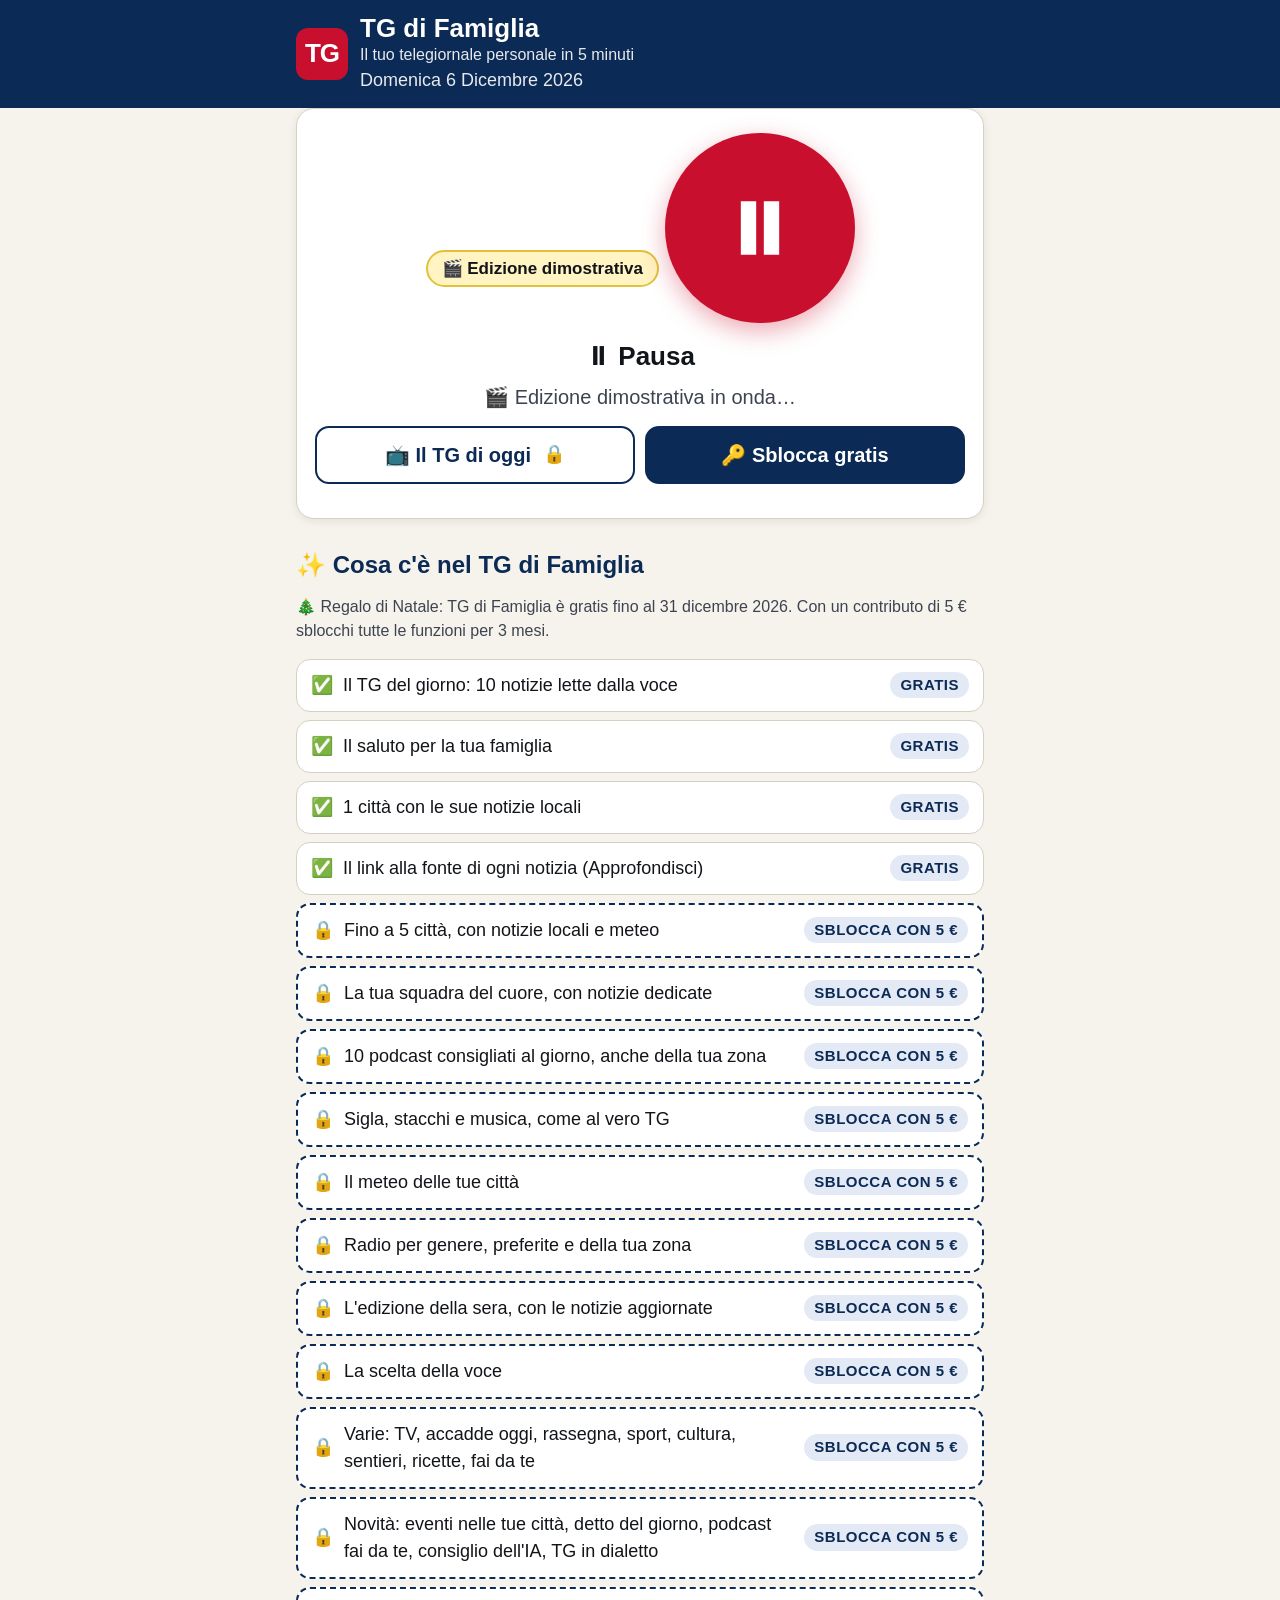
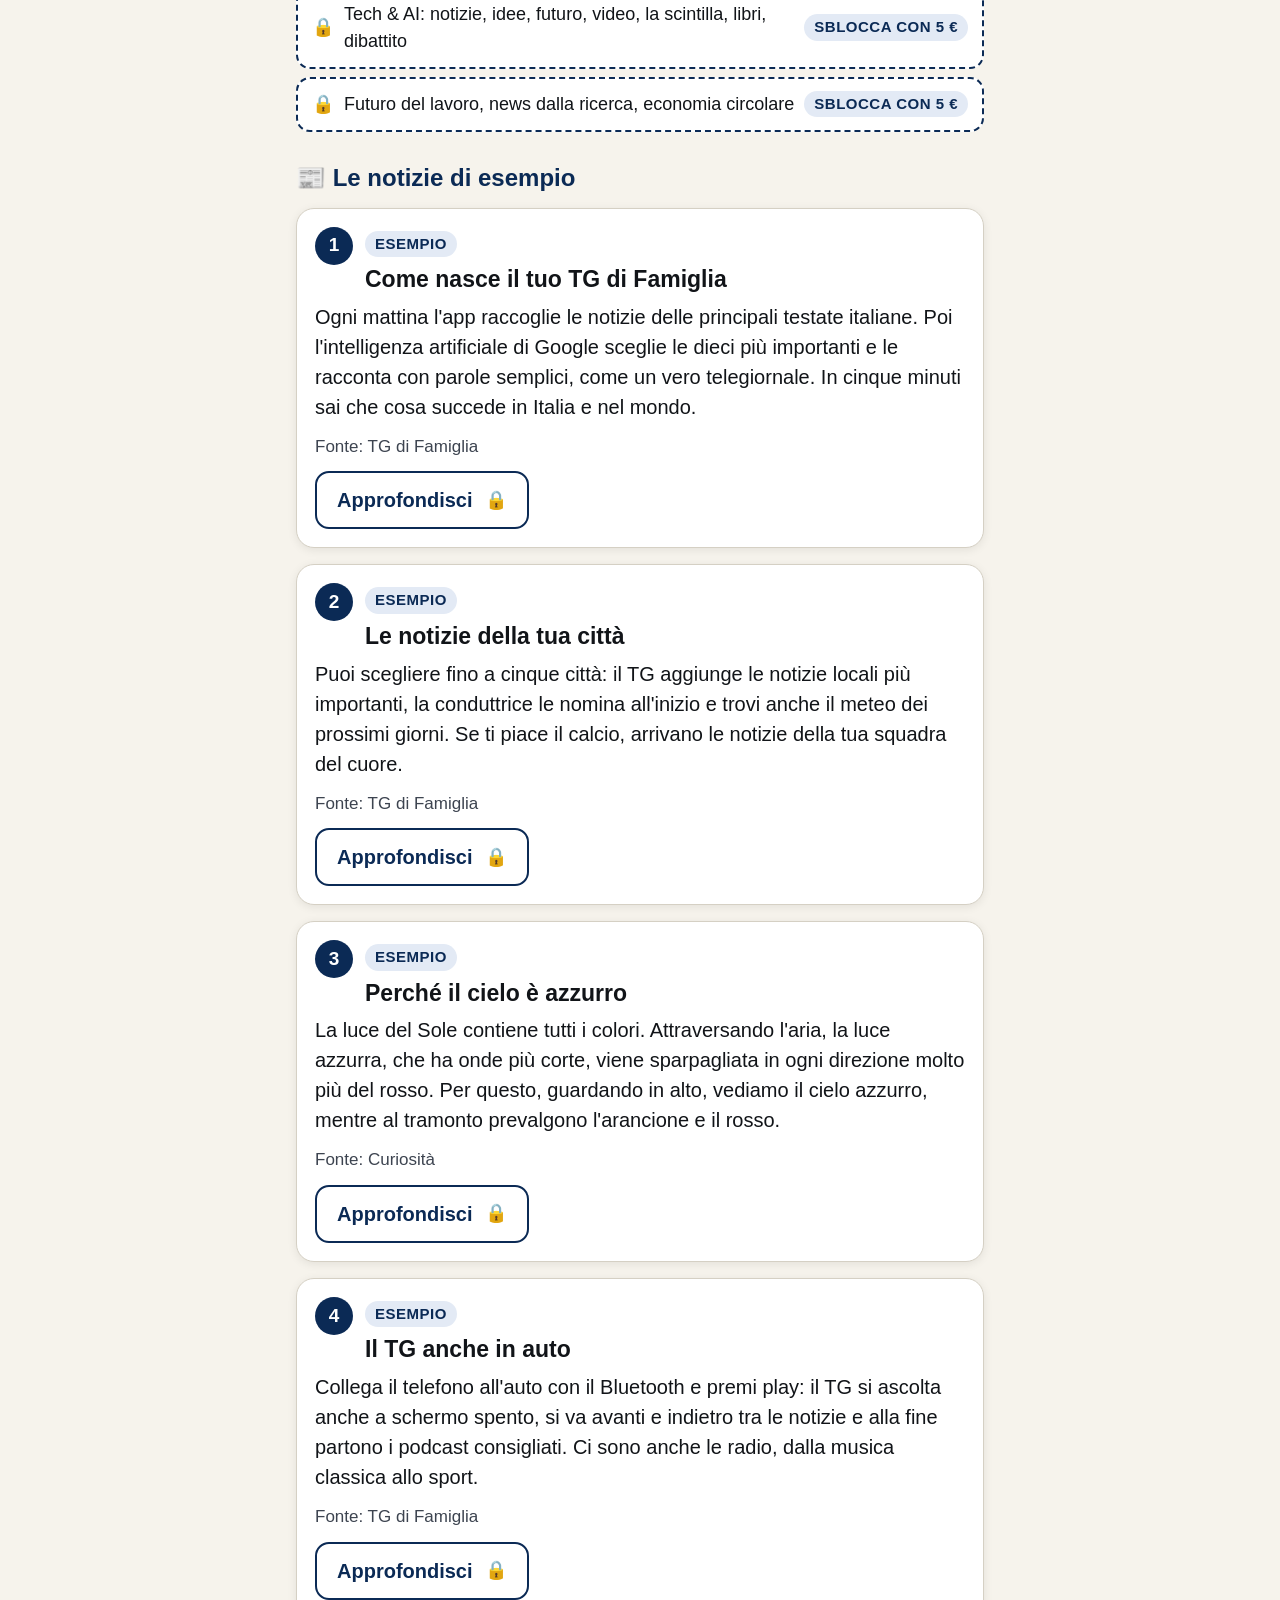
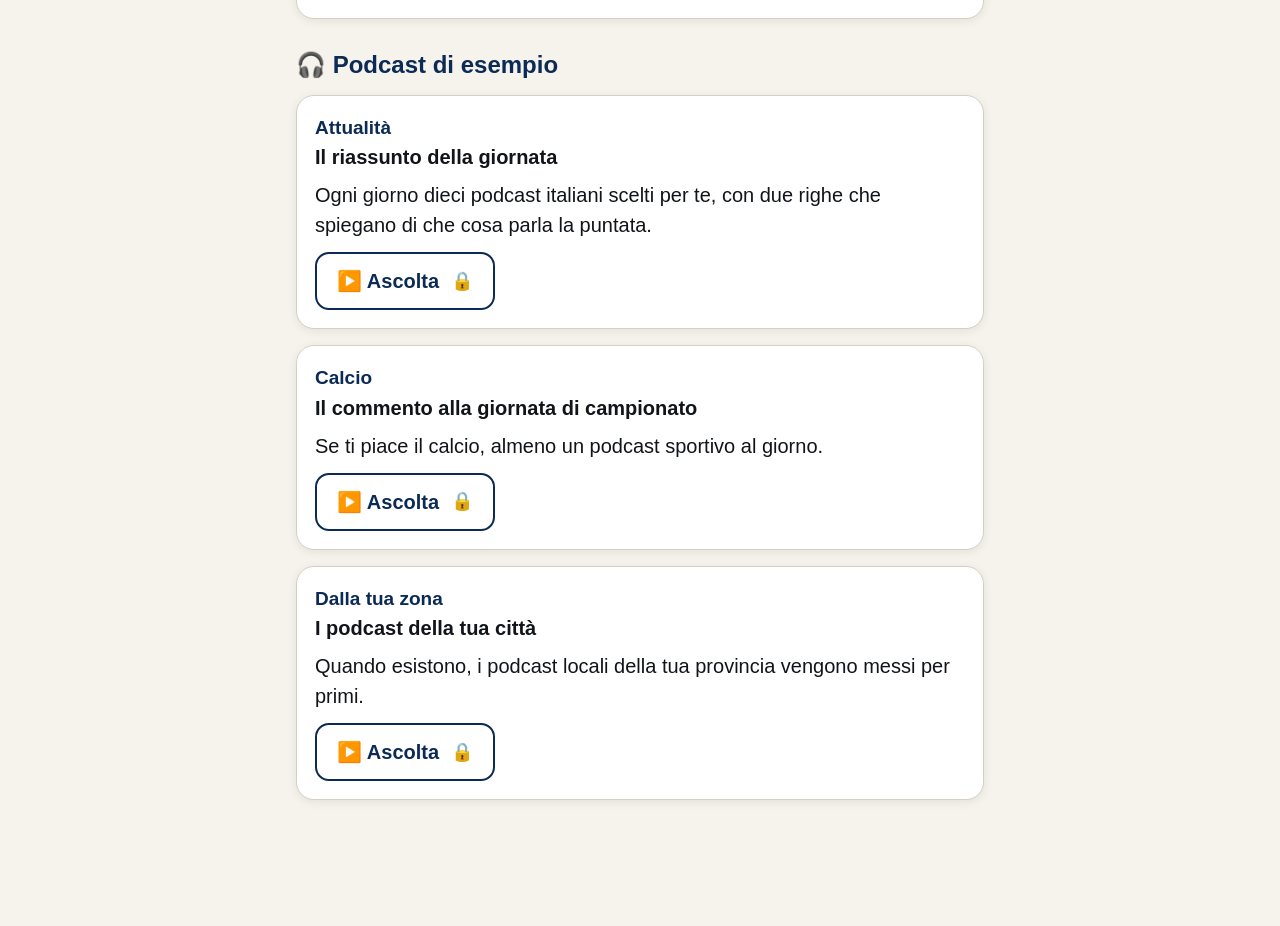
==== commit d3e96cfb: "Consolidamento: pulizia residui, docs aggiornate, coerenza verificata" ====
--- a/app/index.html
+++ b/app/index.html
@@ -20,8 +20,8 @@
 <link rel="apple-touch-icon" sizes="180x180" href="icons/apple-touch-icon.png">
 <script>
 /* Statistiche anonime senza cookie (GoatCounter). Finché il codice è il segnaposto non parte niente. */
-window.GOATCOUNTER_CODICE = 'TUO-CODICE';
-if (!/TUO-CODICE/.test(window.GOATCOUNTER_CODICE)) {
+window.GOATCOUNTER_CODICE = 'tgdifamiglia';
+if (window.GOATCOUNTER_CODICE) {
   const sc = document.createElement('script');
   sc.async = true; sc.src = 'https://gc.zgo.at/count.js';
   sc.dataset.goatcounter = `https://${window.GOATCOUNTER_CODICE}.goatcounter.com/count`;
@@ -197,6 +197,18 @@
 .piccolo{font-size:16px;color:var(--tenue)}
 .nascosto{display:none !important}
 .sottotitolo{font-size:16px;opacity:.9}
+.funzione{display:flex;align-items:center;gap:10px;width:100%;text-align:left;background:var(--carta);border:1px solid var(--bordo);border-radius:14px;padding:12px 14px;margin:0 0 8px;font-size:18px;color:var(--testo)}
+.funzione span:nth-child(2){flex:1}
+.funzione.bloccata{border:2px dashed var(--blu);cursor:pointer}
+.funzione .badge{margin:0;white-space:nowrap}
+.tabella-sblocca{width:100%;border-collapse:collapse;font-size:16px;margin:10px 0 16px}
+.tabella-sblocca th,.tabella-sblocca td{padding:8px 6px;border-top:1px solid var(--bordo);text-align:center}
+.tabella-sblocca td:first-child,.tabella-sblocca th:first-child{text-align:left}
+.opzioni{display:grid;grid-template-columns:1fr 1fr;gap:12px;margin:12px 0}
+.opzione{display:flex;flex-direction:column;gap:6px;border:2px solid var(--blu);border-radius:16px;padding:14px;background:var(--carta)}
+.opzione .prezzo{font-size:28px}
+.offerta{background:var(--giallo);border:2px solid #e2c23d;border-radius:14px;padding:12px 14px;font-size:18px;margin:0 0 14px}
+@media (max-width:520px){.opzioni{grid-template-columns:1fr}}
 @media (max-width:420px){
   .tasto-play{width:170px;height:170px}
   .testata h1{font-size:23px}
@@ -232,39 +244,35 @@
       </div>
       <div class="riga-btn" style="margin-top:10px"><button class="btn rosso nascosto" data-installa type="button">📲 Installa l'app sul telefono</button></div>
     </div>
+    <h2>✨ Cosa c'è nel TG di Famiglia</h2>
+    <div id="demoFunzioni"></div>
     <h2>📰 Le notizie di esempio</h2>
     <div id="demoNotizie"></div>
     <h2>🎧 Podcast di esempio</h2>
     <div id="demoPodcast"></div>
   </section>
 
-  <!-- PREMIUM: dal 16° giorno, se la prova è finita -->
-  <section id="schermataPremium" class="setup nascosto">
+  <!-- SBLOCCA TUTTO: confronto Base / Completo, opzioni e codice -->
+  <section id="schermataSblocca" class="setup nascosto">
     <div class="scheda">
-      <h2>Continua con TG di Famiglia Premium</h2>
-      <p>La prova gratuita è finita. Con Premium il tuo TG continua ogni mattina:</p>
-      <ul class="premio">
-        <li>📺 Il TG personale di ogni giorno, con il saluto per la tua famiglia</li>
-        <li>📍 Le notizie e il meteo delle tue città</li>
-        <li>⚽ Le notizie della tua squadra del cuore</li>
-        <li>🎧 Dieci podcast consigliati al giorno, radio e le tue preferite</li>
-        <li>🚫 Nessuna pubblicità</li>
-      </ul>
-      <p class="prezzo" id="prezzoPremium">1,99 €/mese</p>
-      <p class="piccolo" style="margin-top:0">Disdici quando vuoi.</p>
-      <div class="riga-btn"><button class="btn rosso" id="abbonati" type="button">⭐ Abbonati</button></div>
-      <p class="piccolo">Il pagamento avviene su Ko-fi; dopo l'abbonamento ricevi un codice personale da inserire qui sotto.</p>
-      <div id="bloccoCodice">
-        <label for="campoCodice"><b>Hai già un codice Premium?</b></label>
-        <input id="campoCodice" class="campo" type="text" autocomplete="off" autocapitalize="characters" spellcheck="false" placeholder="TGF-XXXX-XXXX-XXXX">
-        <div class="riga-btn"><button class="btn pieno" id="attivaCodice" type="button">Attiva</button></div>
+      <h2>🔓 Sblocca tutto: TG di Famiglia Completo</h2>
+      <p class="offerta" id="sbloccaSituazione"></p>
+      <table class="tabella-sblocca" id="sbloccaTabella"></table>
+      <h3>Scegli come sbloccare</h3>
+      <div class="opzioni">
+        <div class="opzione"><div id="opzioni3M"></div><button class="btn rosso" id="scegli3M" type="button">Scegli</button></div>
+        <div class="opzione"><div id="opzioni1M"></div><button class="btn pieno" id="scegli1M" type="button">Scegli</button></div>
       </div>
-      <p class="stato" id="statoPremium" role="status" aria-live="polite"></p>
-      <p style="margin-top:18px">Restano sempre gratis:</p>
+      <p class="piccolo">Il pagamento avviene su Ko-fi. Dopo il contributo ricevi un <b>codice personale</b>: inseriscilo qui sotto. Il mensile si disdice quando vuoi.</p>
+      <label for="campoCodice"><b>Hai un codice?</b></label>
+      <input id="campoCodice" class="campo" type="text" autocomplete="off" autocapitalize="characters" spellcheck="false" placeholder="TGF-3M-XXXX-XXXX">
+      <div class="riga-btn"><button class="btn pieno" id="attivaCodice" type="button">🔓 Sblocca</button></div>
+      <p class="stato" id="statoSblocca" role="status" aria-live="polite"></p>
+      <p style="margin-top:18px">Restano sempre gratis: la demo, il biglietto regalo e la condivisione.</p>
       <div class="riga-btn">
-        <button class="btn" id="premiumDemo" type="button">🎬 La demo</button>
         <a class="btn" href="../regalo.html">🎁 Biglietto regalo</a>
         <button class="btn whatsapp" data-condividi type="button">💬 Condividi</button>
+        <button class="btn" id="sbloccaIndietro" type="button">← Indietro</button>
       </div>
     </div>
   </section>
@@ -277,7 +285,7 @@
       <label for="campoNome"><b>1. Il nome della famiglia</b> <span class="piccolo">(facoltativo)</span></label>
       <input id="campoNome" class="campo" type="text" autocomplete="off" maxlength="40" placeholder="Es. Rossi">
       <p class="piccolo" id="anteprimaSaluto" style="margin-top:-6px"></p>
-      <label for="campoCitta"><b>2. Le tue città</b> <span class="piccolo">(da 0 a 5)</span></label>
+      <label for="campoCitta"><b>2. Le tue città</b> <span class="piccolo">(1 gratis, fino a 5 con il Completo)</span></label>
       <div id="chipCitta"></div>
       <input id="campoCitta" class="campo" type="text" autocomplete="off" placeholder="Scrivi il nome del comune">
       <ul class="suggerimenti" id="suggerimentiCitta"></ul>
@@ -291,6 +299,7 @@
       <div id="bloccoSquadra">
         <label for="campoSquadra"><b>Squadra del cuore</b> <span class="piccolo">(facoltativa)</span></label>
         <select id="campoSquadra" class="campo"><option value="">Nessuna in particolare</option></select>
+        <p class="piccolo nascosto" id="notaSquadra" style="margin-top:-6px">🔒 La squadra del cuore fa parte di TG di Famiglia Completo.</p>
       </div>
       <div class="riga-btn" style="margin-top:8px"><button class="btn rosso" id="salvaConfig" type="button">▶ Inizia il mio TG</button></div>
       <p class="stato" id="statoConfig" role="status" aria-live="polite"></p>
@@ -306,6 +315,9 @@
       <button id="schedaRadio" type="button">📻 RADIO</button>
       <button id="schedaCalcio" type="button">⚽ CALCIO</button>
       <button id="schedaVarie" type="button">🧩 VARIE</button>
+      <button id="schedaNovita" type="button">✨ NOVITÀ</button>
+      <button id="schedaTech" type="button">🤖 TECH &amp; AI</button>
+      <button id="schedaAltro" type="button">🌍 ALTRO</button>
     </div>
 
     <!-- Scheda TG: solo il notiziario -->
@@ -353,6 +365,8 @@
         </div>
         <p class="radio-nome" id="radioNome"></p>
       </div>
+      <h2>📍 Radio della tua zona</h2>
+      <div class="scheda" id="radioZona"><p class="piccolo">Apri la scheda per cercare le radio delle tue città.</p></div>
       <h2>⭐ Radio preferite</h2>
       <div class="scheda">
         <div id="radioPreferite"></div>
@@ -386,8 +400,155 @@
         <button class="btn" data-apri="meteo" id="tastoMeteo" type="button">🌦️ Meteo</button>
         <button class="btn" data-apri="tv" type="button">📺 Stasera in TV</button>
         <button class="btn" data-apri="accadde" type="button">📜 Accadde oggi</button>
+        <button class="btn" data-apri="rassegna" type="button">🗞️ Rassegna stampa della domenica</button>
+        <button class="btn" data-apri="sport" type="button">🎾 Altri sport</button>
+        <button class="btn" data-apri="partite" type="button">⚽ Partite di oggi</button>
+        <button class="btn" data-apri="cultura" type="button">🎭 Concerti, teatro e mostre</button>
+        <button class="btn" data-apri="sentieri" type="button">🥾 I sentieri della salute</button>
+        <button class="btn" data-apri="ricettario" type="button">🍝 Ricettario di famiglia</button>
+        <button class="btn" data-apri="faidate" type="button">🔨 Angolo del fai da te</button>
       </div>
       <div id="contenutoVarie"></div>
+      <section data-sezione="sentieri" class="nascosto">
+        <h2>🥾 I sentieri della salute</h2>
+        <p class="spiega">Idee per una camminata, un trekking leggero o un percorso nella natura vicino alle tue città, con il meteo previsto per domenica e il tasto per arrivarci. I percorsi li propone l'intelligenza artificiale: verifica sempre accessi e condizioni prima di partire.</p>
+        <div id="sentieriContenuto"></div>
+      </section>
+      <section data-sezione="ricettario" class="nascosto">
+        <h2>🍝 Ricettario di famiglia</h2>
+        <p class="spiega">Le ricette della tradizione delle tue zone. Ogni giorno ce n'è una nuova, con ingredienti e passaggi; con il tasto qui sotto ne peschi un'altra.</p>
+        <div id="ricettaOggi"></div>
+        <div class="riga-btn"><button class="btn pieno" id="altraRicetta" type="button">🎲 Un'altra ricetta a caso</button></div>
+        <p class="stato" id="statoRicetta" role="status" aria-live="polite"></p>
+        <div id="ricettaNuova"></div>
+      </section>
+      <section data-sezione="faidate" class="nascosto">
+        <h2>🔨 Angolo del fai da te</h2>
+        <p class="spiega">Cinque idee al giorno per il tempo libero: piccoli lavori di hobbistica e di giardinaggio adatti alla stagione, con che cosa serve e come si fa. Con il tasto qui sotto ne arrivano altre cinque a caso.</p>
+        <div id="faidateOggi"></div>
+        <div class="riga-btn"><button class="btn pieno" id="altreIdee" type="button">🎲 Altre 5 idee</button></div>
+        <p class="stato" id="statoFaidate" role="status" aria-live="polite"></p>
+        <div id="faidateNuove"></div>
+      </section>
+      <section data-sezione="rassegna" class="nascosto">
+        <h2>🗞️ Rassegna stampa della domenica</h2>
+        <div class="scheda">
+          <p style="margin-top:0">Il riassunto della settimana, da ascoltare. Scegli cosa vuoi sentire:</p>
+          <div class="radio-scelte">
+            <button class="btn rosso" data-rassegna="generale" type="button">🗞️ Notizie della settimana (5 minuti)</button>
+            <button class="btn rosso" data-rassegna="sport" type="button">⚽ Le 5 notizie sportive della settimana</button>
+          </div>
+          <p class="piccolo" id="rassegnaInfo" role="status" aria-live="polite"></p>
+          <div id="rassegnaTesto"></div>
+        </div>
+      </section>
+    </div>
+
+    <!-- Scheda NOVITÀ: eventi nelle città dell'utente, detto del giorno e i giochi con l'intelligenza artificiale -->
+    <div id="paginaNovita" class="nascosto">
+      <div class="menu-sezioni" id="menuNovita">
+        <button class="btn" data-apri="eventi" type="button">🎪 Eventi e sagre nelle tue città</button>
+        <button class="btn" data-apri="detto" type="button">💬 Il detto del giorno</button>
+        <button class="btn" data-apri="podcastfai" type="button">🎙️ Podcast fai da te</button>
+        <button class="btn" data-apri="consiglio" type="button">🧠 Gran consiglio dell'IA</button>
+        <button class="btn" data-apri="cappelli" type="button">🎩 6 cappelli per pensare</button>
+        <button class="btn" data-apri="dialetto" type="button">🗣️ TG in dialetto</button>
+      </div>
+      <div id="contenutoNovita"></div>
+      <section data-sezione="podcastfai" class="nascosto">
+        <h2>🎙️ Podcast fai da te</h2>
+        <div class="scheda">
+          <p class="spiega">Scrivi un argomento: due voci, Marco e Giulia, ne discutono per circa 10 minuti, ognuno con le sue ragioni, e alla fine provano ad arrivare a una conclusione comune.</p>
+          <label for="argomentoPodcast"><b>Di cosa vuoi sentir parlare?</b></label>
+          <textarea id="argomentoPodcast" class="campo" rows="3" placeholder="Es. Meglio vivere in città o in campagna?"></textarea>
+          <div class="riga-btn"><button class="btn pieno" id="creaPodcast" type="button">🎙️ Crea il podcast</button></div>
+          <p class="stato" id="statoPodcast" role="status" aria-live="polite"></p>
+          <div id="testoPodcast"></div>
+        </div>
+      </section>
+      <section data-sezione="consiglio" class="nascosto">
+        <h2>🧠 Gran consiglio dell'IA</h2>
+        <div class="scheda">
+          <p class="spiega">Racconta un problema o una decisione da prendere. Tre consiglieri ne parlano per circa 10 minuti: <b>Leo il creativo</b> propone idee, <b>Sara la realista</b> spiega i rischi e corregge il tiro, <b>Bruno il pragmatico</b> tira le somme e propone cosa fare.</p>
+          <label for="problemaConsiglio"><b>Qual è il problema?</b></label>
+          <textarea id="problemaConsiglio" class="campo" rows="4" placeholder="Es. Devo cambiare la macchina: meglio usata, nuova o a noleggio?"></textarea>
+          <div class="riga-btn"><button class="btn pieno" id="creaConsiglio" type="button">🧠 Riunisci il consiglio</button></div>
+          <p class="stato" id="statoConsiglio" role="status" aria-live="polite"></p>
+          <div id="testoConsiglio"></div>
+        </div>
+      </section>
+      <section data-sezione="cappelli" class="nascosto">
+        <h2>🎩 6 cappelli per pensare</h2>
+        <div class="scheda">
+          <p class="spiega">Fai una domanda o racconta un problema. Sei voci lo guardano ognuna dal suo punto di vista, secondo il metodo dei "Sei cappelli per pensare" di Edward de Bono, e dicono come lo risolverebbero. Alla fine una settima voce riassume e propone una conclusione sensata.</p>
+          <p class="piccolo">⚪ Bianco: fatti e dati · 🔴 Rosso: emozioni e intuito · ⚫ Nero: rischi e prudenza · 🟡 Giallo: vantaggi e ottimismo · 🟢 Verde: idee nuove · 🔵 Blu: metodo e organizzazione</p>
+          <label for="domandaCappelli"><b>Qual è la domanda?</b></label>
+          <textarea id="domandaCappelli" class="campo" rows="4" placeholder="Es. Conviene vendere la casa dei nonni o ristrutturarla per affittarla?"></textarea>
+          <div class="riga-btn"><button class="btn pieno" id="creaCappelli" type="button">🎩 Indossa i sei cappelli</button></div>
+          <p class="stato" id="statoCappelli" role="status" aria-live="polite"></p>
+          <div id="testoCappelli"></div>
+        </div>
+      </section>
+      <section data-sezione="dialetto" class="nascosto">
+        <h2>🗣️ TG in dialetto</h2>
+        <div class="scheda">
+          <p class="spiega">Le notizie di oggi raccontate in dialetto, in breve. Scegli quale:</p>
+          <div class="scelte" id="sceltaDialetti"></div>
+          <p class="stato" id="statoDialetto" role="status" aria-live="polite"></p>
+          <div id="testoDialetto"></div>
+        </div>
+      </section>
+    </div>
+
+    <!-- Scheda TECH & AI -->
+    <div id="paginaTech" class="nascosto">
+      <div class="menu-sezioni" id="menuTech">
+        <button class="btn" data-apri="tnotizie" type="button">📰 Notizie AI</button>
+        <button class="btn" data-apri="tpodcast" type="button">🎧 Podcast AI</button>
+        <button class="btn" data-apri="tradio" type="button">📻 Radio AI</button>
+        <button class="btn" data-apri="tidee" type="button">💡 Idee AI</button>
+        <button class="btn" data-apri="tfuturo" type="button">🔭 Futuro AI</button>
+        <button class="btn" data-apri="tyoutube" type="button">▶️ YouTube link</button>
+        <button class="btn" data-apri="tscintilla" type="button">✨ La scintilla della serendipità</button>
+        <button class="btn" data-apri="tlibri" type="button">📚 Consigli sul futuro</button>
+        <button class="btn" data-apri="tdibattito" type="button">🤖 Dibattito tra AI sulla AI</button>
+      </div>
+      <div id="contenutoTech"></div>
+      <section data-sezione="tscintilla" class="nascosto">
+        <h2>✨ La scintilla della serendipità</h2>
+        <p class="spiega">Prende due cose lontanissime tra loro, una della vita di tutti i giorni e una della tecnologia, e le fa incontrare: ne nasce un'idea di business e un'intuizione creativa che non ti aspetti. Ogni giorno ce n'è una nuova; puoi accenderne altre a caso o scegliere tu i due concetti.</p>
+        <div id="scintillaOggi"></div>
+        <div class="scheda">
+          <p style="margin-top:0"><b>Accendi un'altra scintilla</b> (lascia vuoto per due concetti a caso):</p>
+          <input id="concettoA" class="campo" type="text" placeholder="Primo concetto, es. vendemmia" autocomplete="off">
+          <input id="concettoB" class="campo" type="text" placeholder="Secondo concetto, es. droni" autocomplete="off">
+          <div class="riga-btn"><button class="btn pieno" id="accendiScintilla" type="button">✨ Accendi la scintilla</button></div>
+          <p class="stato" id="statoScintilla" role="status" aria-live="polite"></p>
+          <div id="scintillaNuova"></div>
+        </div>
+      </section>
+      <section data-sezione="tdibattito" class="nascosto">
+        <h2>🤖 Dibattito tra AI sulla AI</h2>
+        <p class="spiega">Due intelligenze artificiali parlano di intelligenza artificiale partendo dalle notizie di oggi: Ada, curiosa e ottimista, e Alan, riflessivo e un po' scettico. Discutono per circa 9 minuti e arrivano a una conclusione comune. Tocca ▶️ e ascolta.</p>
+        <div class="scheda" style="text-align:center">
+          <button class="tasto-play" id="playDibattito" aria-label="Ascolta il dibattito" style="width:150px;height:150px">
+            <svg viewBox="0 0 24 24" aria-hidden="true" style="width:72px;height:72px"><path d="M8 5.5v13a1 1 0 0 0 1.5.86l10.5-6.5a1 1 0 0 0 0-1.72L9.5 4.64A1 1 0 0 0 8 5.5z"/></svg>
+          </button>
+          <p class="stato" id="statoDibattito" role="status" aria-live="polite"></p>
+        </div>
+        <input type="hidden" id="argomentoDibattito" value="le notizie di oggi sull'intelligenza artificiale">
+        <div id="testoDibattito"></div>
+      </section>
+    </div>
+
+    <!-- Scheda ALTRO: futuro del lavoro, ricerca e scienza, economia circolare -->
+    <div id="paginaAltro" class="nascosto">
+      <div class="menu-sezioni" id="menuAltro">
+        <button class="btn" data-apri="alavoro" type="button">💼 Futuro del lavoro</button>
+        <button class="btn" data-apri="aricerca" type="button">🔬 News ricerca</button>
+        <button class="btn" data-apri="acircolare" type="button">♻️ News economia circolare</button>
+      </div>
+      <div id="contenutoAltro"></div>
     </div>
   </section>
 </main>
@@ -413,6 +574,7 @@
   </ol>
   <p><a class="btn pieno" href="https://aistudio.google.com/apikey" target="_blank" rel="noopener" style="width:100%">🔑 Apri Google AI Studio</a></p>
   <p class="piccolo">✅ È gratuita, non serve la carta di credito, la chiave resta solo sul tuo telefono.</p>
+  <p class="piccolo" id="rigaOfferta">🎄 La chiave è gratuita. TG di Famiglia è gratis fino al 31/12/2026.</p>
   <details class="perche"><summary>Perché serve?</summary>
     <p class="piccolo">Ogni giorno l'intelligenza artificiale di Google (Gemini) sceglie le notizie e scrive il tuo TG su misura, con la tua città e la tua squadra. La chiave è il tuo accesso personale e gratuito a Gemini: viene usata solo dal tuo telefono per parlare con Google e non passa da nessun altro server.</p>
   </details>
@@ -444,21 +606,17 @@
   <div class="riga-btn"><button class="btn pieno" id="chiudiGuidaInstalla" type="button">Ho capito</button></div>
 </dialog>
 
-<dialog id="donazione">
-  <h2>Ti sta piacendo TG di Famiglia? ☕</h2>
-  <p>È fatto da una piccola squadra, senza pubblicità. Se vuoi, offrici un caffè (2 €).</p>
-  <div class="riga-btn"><button class="btn rosso" id="offriCaffe" type="button">☕ Offri un caffè</button><button class="btn" id="altraVolta" type="button">Magari un'altra volta</button></div>
-</dialog>
-
 <dialog id="impostazioni">
   <h2>⚙️ Impostazioni</h2>
   <p id="riassuntoPreferenze"></p>
   <div class="riga-btn"><button class="btn pieno" id="modificaPreferenze" type="button">✏️ Nome, città e calcio</button></div>
   <p class="piccolo" id="statoProva"></p>
+  <div class="riga-btn"><button class="btn rosso" id="apriSbloccaTutto" type="button">🔓 Sblocca tutto</button></div>
   <div class="riga-btn" style="margin-bottom:10px"><button class="btn nascosto" data-installa type="button">📲 Installa l'app sul telefono</button></div>
-  <div class="riga-btn"><button class="btn whatsapp" data-condividi type="button">💬 Condividi su WhatsApp</button><a class="btn" href="../regalo.html">🎁 Regala un biglietto</a></div>
-  <div id="sostieni"><h3>☕ Sostieni TG di Famiglia</h3><p class="piccolo">Nessuna pubblicità: se ti piace, puoi offrirci un caffè.</p>
-    <div class="riga-btn"><button class="btn" id="caffeImpostazioni" type="button">☕ Offri un caffè</button></div></div>
+  <div class="riga-btn" style="margin-top:10px"><button class="btn whatsapp" data-condividi type="button">💬 Condividi su WhatsApp</button><a class="btn" href="../regalo.html">🎁 Regala un biglietto</a></div>
+  <div id="sceltaVoce"></div>
+  <div id="sostieni"><h3>☕ Sostieni TG di Famiglia</h3><p class="piccolo">Se vuoi solo sostenere il progetto, senza sbloccare niente, puoi offrirci un caffè.</p>
+    <div class="riga-btn"><button class="btn" id="caffeImpostazioni" type="button">☕ Offrici un caffè</button></div></div>
   <h3>🔑 Chiave Gemini</h3>
   <p>Chiave salvata: <b id="chiaveMascherata"></b></p>
   <label for="nuovaChiave"><b>Cambia chiave</b></label>
@@ -471,7 +629,7 @@
     <button class="btn" id="rigenera" type="button">🔄 Rifai il notiziario di oggi</button>
     <button class="btn rosso" id="ricomincia" type="button">🗑 Ricomincia da zero</button>
   </div>
-  <p class="piccolo" style="margin-top:16px"><a href="../privacy.html" target="_blank" rel="noopener">Privacy</a> · <a href="../" target="_blank" rel="noopener">Informazioni sull'app</a> · <a href="mailto:tgdifamiglia.app@gmail.com">Contatti</a></p>
+  <p class="piccolo" style="margin-top:16px"><a href="../privacy.html" target="_blank" rel="noopener">Privacy</a> · <a href="../" target="_blank" rel="noopener">Informazioni sull'app</a> · <a href="https://pinterest.com/tgdifamiglia" target="_blank" rel="noopener">Contatti</a></p>
   <p class="piccolo" id="infoVersione"></p>
   <div class="riga-btn" style="margin-top:10px"><button class="btn" id="chiudiImpostazioni" type="button">Chiudi</button></div>
 </dialog>
@@ -509,7 +667,7 @@
   podcast: 10,
   notizieSquadra: 3,   // scheda VARIE: notizie per ogni squadra
   podcastSquadra: 2,   // scheda VARIE: podcast per ogni squadra
-  versione: '1.0.0',
+  versione: '1.1.0',
   dati: '../data/',          // dati raccolti ogni mattina da GitHub Actions
   // Fase successiva: con il proxy (cartella proxy/) la chiave sta sul server e gli utenti non devono crearla.
   useProxy: false,
@@ -814,7 +972,7 @@
 
 const quanteNotizie = (q) => (typeof q.notizie === 'number' ? q.notizie : CONFIG.notizieSquadra);
 function promptRedazione(grezzo) {
-  const imp = impostazioni();
+  const imp = impostazioniAttive();
   const giorno = new Date(grezzo.generato).toLocaleDateString('it-IT', { weekday: 'long', day: 'numeric', month: 'long', year: 'numeric' });
   const giornoMese = new Date(grezzo.generato).toLocaleDateString('it-IT', { day: 'numeric', month: 'long' });
   const riga = (n) => `${n.id} | ${n.fonte} | ${(n.data || '').slice(5, 16).replace('T', ' ')} | ${n.titolo}${n.sommario ? ' — ' + n.sommario.slice(0, 160) : ''}`;
@@ -1126,6 +1284,11 @@
   return { nome: '', citta: [], calcio: true, squadra: '', fatto: false, ...v, citta: Array.isArray(v.citta) ? v.citta.slice(0, 5) : [] };
 }
 function salvaImpostazioni(v) { ls.set('tg_impostazioni', JSON.stringify(v)); }
+/** Le preferenze che valgono oggi: con la Base 1 città e niente squadra del cuore. */
+function impostazioniAttive() {
+  const imp = impostazioni();
+  return { ...imp, citta: imp.citta.slice(0, ha('citta5') ? 5 : 1), squadra: ha('squadra') ? imp.squadra : '' };
+}
 const elencoNomi = (l) => (l.length <= 1 ? (l[0] || '') : l.slice(0, -1).join(', ') + ' e ' + l[l.length - 1]);
 function salutoPer(imp) {
   const nomi = imp.citta.map((c) => c.nome);
@@ -1133,7 +1296,7 @@
 }
 /** Scaletta del giorno: 10 notizie; le locali in proporzione alle città, 2 di calcio se il calcio è attivo. */
 function applicaImpostazioni(g) {
-  const imp = impostazioni();
+  const imp = impostazioniAttive();
   const nc = imp.citta.length;
   const disponibili = g ? g.notizie.filter((n) => n.categoria === 'locale').length : nc;
   let locali = !nc ? 0 : nc === 1 ? 2 : nc === 2 ? 3 : 4;
@@ -1152,7 +1315,7 @@
 /** Aggiunge ai dati del mattino quelli che dipendono dall'utente: notizie e podcast delle sue province,
  *  notizie della squadra del cuore, meteo delle sue città. Se qualcosa manca si va avanti senza. */
 async function arricchisci(g) {
-  const imp = impostazioni();
+  const imp = impostazioniAttive();
   const json = (u) => fetch(u, { cache: 'no-store' }).then((r) => (r.ok ? r.json() : null)).catch(() => null);
   const sigle = [...new Set(imp.citta.map((c) => c.sigla).filter(Boolean))];
   const nota = (g.squadre_disponibili || []).find((q) => q.id === imp.squadra);
@@ -1577,13 +1740,13 @@
    suono (5 s) → notizia 1 → suono → notizia 2 → … → suono → "Accadde oggi" e chiusura → primo podcast. */
 function scaletta() {
   const n = Ed.finito ? Ed.notizie.length : Math.max(TOTALE_NOTIZIE, Ed.notizie.length);
-  const s = [{ t: 'sigla' }, { t: 'saluto' }];
+  const s = ha('sigla') ? [{ t: 'sigla' }, { t: 'saluto' }] : [{ t: 'saluto' }];
   if (n) {
     s.push({ t: 'suono', k: 'titoli', lungo: true }, { t: 'titolo', k: 0 });
     for (let j = 1; j <= n; j++) { if (j > 1) s.push({ t: 'suono', k: 'titolo' + j, titolo: j }); s.push({ t: 'titolo', k: j }); }
   }
   for (let k = 0; k <= n; k++) s.push({ t: 'suono', k: 'voce' + k, blocco: k, lungo: k === 0 }, { t: 'voce', k });
-  return s;
+  return ha('sigla') ? s : s.filter((p) => p.t !== 'suono'); // versione Base: solo la voce
 }
 const stessoPasso = (a, b) => !!a && !!b && a.t === b.t && a.k === b.k;
 /** Passo a distanza 'delta' da quello corrente (soloVoce: salta i suoni). null = oltre la fine. */
@@ -1598,7 +1761,7 @@
 
 /** Avvia il TG dalla sigla. Restituisce false se il browser ha bloccato la partenza dell'audio. */
 async function avviaTG() {
-  if (bloccato()) { mostraPremium(); return false; } // prova finita e niente Premium
+  if (bloccato()) { mostraSblocca('tg', true); return false; } // prova finita: serve lo sblocco
   window.speechSynthesis?.cancel();
   P.modo = 'tg'; nascondiMini();
   $('comandiTG').classList.remove('nascosto');
@@ -1694,7 +1857,7 @@
   return setTimeout(() => {
     if (P.inAttesa || mio !== P.token) return;
     P.inAttesa = true;
-    impostaSorgente(URL_TAPPETO, true);
+    impostaSorgente(ha('sigla') ? URL_TAPPETO : URL_SILENZIO, true);
     if (messaggio) stato(messaggio);
   }, 300);
 }
@@ -1741,7 +1904,7 @@
   $('comandiTG').classList.add('nascosto');
   aggiornaTastoPlay();
   if (daSolo) dopoTG();
-  if (daSolo && CONFIG.podcastAFineTG && Ed.podcast?.length) {
+  if (daSolo && CONFIG.podcastAFineTG && ha('podcast') && Ed.podcast?.length) {
     suonaPodcast(Ed.podcast[0]); // finito il TG parte da solo il primo podcast
     stato('Fine del notiziario. Ora il primo podcast consigliato.');
     mostraScheda('podcast');
@@ -2029,6 +2192,50 @@
     } catch (e) { console.warn('ricerca radio', sv, e); }
   }
   $('statoRadio').textContent = 'La ricerca non risponde ora. Riprova più tardi.';
+}
+
+/* ---------- Rassegna stampa della domenica ---------- */
+const RASSEGNE = {
+  generale: { titolo: 'Notizie della settimana', compito: (g) => `Scrivi la rassegna stampa della settimana: un racconto discorsivo dei fatti principali in Italia e nel mondo negli ultimi ${g} giorni. Lunghezza: tra 650 e 700 parole (circa 5 minuti di lettura ad alta voce), in 6 o 7 paragrafi separati da una riga vuota, un tema per paragrafo (politica, economia, esteri, cronaca, scienza e società). Comincia con "Rassegna stampa della settimana."` },
+  sport: { titolo: 'Lo sport della settimana', compito: (g) => `Scegli le 5 notizie sportive nazionali più importanti degli ultimi ${g} giorni e raccontale: 5 paragrafi separati da una riga vuota, ognuno di 50-60 parole, introdotti da "Prima notizia", "Seconda notizia" e così via. Comincia con "Lo sport della settimana."` },
+};
+async function rassegna(tipo) {
+  const R = RASSEGNE[tipo], info = $('rassegnaInfo');
+  const mio = preparaLettura(R.titolo, 'Preparo la rassegna…'); // dentro il tocco: sblocca l'audio
+  const pronta = Ed.rassegneServer?.[tipo]; // già scritta e letta sul server
+  if (pronta) {
+    const gg = pronta.giorni || [];
+    info.textContent = gg.length ? `Settimana dal ${giornoNome(gg[0])} al ${giornoNome(gg[gg.length - 1])}` + (gg.length < 7 ? ` (per ora ${gg.length} ${gg.length === 1 ? 'giorno' : 'giorni'} in archivio: la rassegna si completa giorno dopo giorno).` : '.') : '';
+    $('rassegnaTesto').innerHTML = pronta.testo.split(/\n\s*\n/).map((x) => `<p>${esc(x.trim())}</p>`).join('');
+    return ascoltaVaria(`rassegna-${tipo}`, R.titolo, pronta.testo, mio, pronta.audio);
+  }
+  info.textContent = 'Preparo la rassegna: ci vuole circa mezzo minuto…'; $('rassegnaTesto').innerHTML = '';
+  try {
+    const r = await fetch(CONFIG.dati + 'settimana.json', { cache: 'no-store' });
+    if (!r.ok) throw new Error('settimana ' + r.status);
+    const sett = await r.json();
+    const giorni = Object.keys(sett.giorni || {}).sort();
+    const righe = giorni.map((d) => `## ${giornoNome(d)}\n` + (sett.giorni[d][tipo] || []).map((n) => `${n.f} | ${n.t}${n.s ? ' — ' + n.s : ''}`).join('\n')).join('\n\n');
+    if (!giorni.length || righe.length < 200) throw new Error('archivio vuoto');
+    const k = `rassegna:${VERSIONE_CACHE}:${giorni[giorni.length - 1]}:${giorni.length}:${tipo}`;
+    let testo = (await db.get(k))?.testo;
+    if (!testo) {
+      testo = await testoLibero(`Sei il caporedattore di un notiziario radiofonico italiano. Qui sotto trovi i titoli (fonte | titolo — sommario) raccolti giorno per giorno nell'ultima settimana.
+${R.compito(giorni.length)}
+Dai più spazio ai fatti che ricorrono in più giorni o su più testate. Tono neutrale e fattuale, frasi brevi pensate per l'ascolto, niente elenchi, niente simboli, numeri scritti in modo leggibile. Usa solo le informazioni presenti nei titoli e nei sommari: non inventare nulla. Rispondi solo con il testo da leggere.
+
+${righe}`);
+      db.set(k, { testo });
+    }
+    if (mio !== P.token) { info.textContent = ''; }
+    else info.textContent = `Settimana dal ${giornoNome(giorni[0])} al ${giornoNome(giorni[giorni.length - 1])}` + (giorni.length < 7 ? ` (per ora ${giorni.length} ${giorni.length === 1 ? 'giorno' : 'giorni'} in archivio: la rassegna si completa giorno dopo giorno).` : '.');
+    $('rassegnaTesto').innerHTML = testo.split(/\n\s*\n/).map((x) => `<p>${esc(x.trim())}</p>`).join('');
+    ascoltaVaria(`rassegna-${tipo}-${codice(testo)}`, R.titolo, testo, mio);
+  } catch (e) {
+    console.warn('rassegna', e);
+    if (mio === P.token) fermaTutto();
+    info.textContent = e.messaggioUtente || 'La rassegna non è disponibile ora. Riprova più tardi.';
+  }
 }
 
 let stazioni = null;
@@ -2229,10 +2436,10 @@
     </article>`;
 }
 /* Schede CALCIO e VARIE: in alto i tasti-intestazione, sotto si apre solo la sezione scelta. */
-const sezioneAperta = { calcio: null, varie: null };
+const sezioneAperta = { calcio: null, varie: null, novita: null, tech: null, altro: null };
 function apriSezione(scheda, id, scorri = true) {
   sezioneAperta[scheda] = id;
-  const pagina = $({ calcio: 'paginaCalcio', varie: 'paginaVarie' }[scheda]);
+  const pagina = $({ calcio: 'paginaCalcio', varie: 'paginaVarie', novita: 'paginaNovita', tech: 'paginaTech', altro: 'paginaAltro' }[scheda]);
   let scelta = null;
   pagina.querySelectorAll('[data-sezione]').forEach((el) => {
     const questa = el.dataset.sezione === id;
@@ -2250,7 +2457,8 @@
   if (!v || !g) {
     $('menuCalcio').innerHTML = tastoAI;
     $('contenutoCalcio').innerHTML = attesa('Le notizie di calcio compariranno qui appena pronte.');
-    $('contenutoVarie').innerHTML = ['meteo', 'tv', 'accadde'].map((id) => `<section data-sezione="${id}" class="nascosto">${attesa('Arriva tra poco, appena le notizie sono pronte.')}</section>`).join('');
+    $('contenutoVarie').innerHTML = ['meteo', 'tv', 'accadde'].map((id) => `<section data-sezione="${id}" class="nascosto">${attesa('Arriva tra poco, appena le notizie sono pronte.')}</section>`).join('') + '<div id="extraVarie"></div>';
+    renderExtra();
     apriSezione('calcio', sezioneAperta.calcio, false);
     return;
   }
@@ -2287,22 +2495,450 @@
   h += '</section><section data-sezione="accadde" class="nascosto"><h2>📜 Accadde oggi</h2>';
   h += Ed.accadde ? `<article class="scheda accadde"><p style="margin-top:0">${esc(Ed.accadde)}</p>
       <button class="btn rosso" data-ascolta="accadde" type="button">▶️ Ascolta</button></article>` : '<p class="scheda">Oggi la curiosità storica non è disponibile.</p>';
-  $('contenutoVarie').innerHTML = h + '</section>';
+  $('contenutoVarie').innerHTML = h + '</section><div id="extraVarie"></div>';
+  renderExtra();
   apriSezione('calcio', sezioneAperta.calcio, false);
-  apriSezione('varie', sezioneAperta.varie, false);
-}
-
-const registroAscolto = {}; // id -> { titolo, testo } dei testi che si possono ascoltare
-
+}
+
+/* ---------- Scheda ALTRO: futuro del lavoro, news dalla ricerca, economia circolare ---------- */
+function renderAltro() {
+  const a = Ed.grezzo?.altro, dalTelefono = conCercati(null)?.lavoro;
+  const lav = Ed.tech?.lavoro?.notizie?.length || !dalTelefono ? Ed.tech?.lavoro : { ...(Ed.tech?.lavoro || {}), ...dalTelefono };
+  const spiega = (t) => `<p class="spiega">${t}</p>`;
+  const sezione = (id, titolo, corpo) => `<section data-sezione="${id}" class="nascosto"><h2>${titolo}</h2>${corpo}</section>`;
+  const attesa = '<p class="segnaposto scheda">Arriva tra poco, appena i dati di oggi sono pronti.</p>';
+  const quando = (iso) => (iso ? giornoNome(iso.slice(0, 10)) + (iso.slice(0, 4) !== new Date().getFullYear() + '' ? ' ' + iso.slice(0, 4) : '') : '');
+  const fuori = (url, testo, cls = 'btn') => `<a class="${cls}" href="${esc(linkSicuro(url))}" target="_blank" rel="noopener">${testo}</a>`;
+  const podcastHtml = (r, voci) => voci.map(({ p, i }) => {
+    const u = p.ultimo;
+    return `<article class="scheda podcast"><div class="testa">${u?.immagine ? `<img src="${esc(linkSicuro(u.immagine))}" alt="" loading="lazy">` : ''}
+      <div><div class="nome">${esc(p.nome)}</div><div class="episodio">${u ? esc(u.episodio) + (u.data ? ' · ' + esc(quando(u.data)) : '') : esc(p.autore || '')}</div></div></div>
+      <p>${esc(p.descrizione || '')}</p><div class="azioni">${u ? `<button class="btn rosso" data-podcast-altro="${r}:${i}" type="button">▶️ Ascolta l'ultima puntata</button>${fuori(u.link, 'Apri episodio ↗')}`
+        : fuori(p.url || `https://www.google.com/search?q=${encodeURIComponent(p.nome + ' ' + (p.autore || '') + ' podcast')}`, 'Apri il sito ↗')}</div></article>`;
+  }).join('');
+  const sitiHtml = (lista) => lista.map((x) => `<article class="scheda"><h3 style="margin-top:0">${esc(x.nome)}</h3><p>${esc(x.descrizione || '')}</p>
+      ${x.titoli?.length ? `<p class="piccolo" style="margin:0">Gli ultimi articoli:</p><ul class="titoli-sito">${x.titoli.map((t) => `<li><a href="${esc(linkSicuro(t.link))}" target="_blank" rel="noopener">${esc(t.titolo)}</a>${t.data ? ` <span class="piccolo">· ${esc(quando(t.data))}</span>` : ''}</li>`).join('')}</ul>` : ''}
+      ${fuori(x.url, 'Apri il sito ↗')}</article>`).join('');
+  const canaliHtml = (lista) => lista.map((c) => `<article class="scheda"><h3 style="margin-top:0">▶️ ${esc(c.nome)}</h3><p>${esc(c.descrizione || '')}</p>
+      ${(c.video || []).map((v) => `<a class="video-mini" href="${esc(linkSicuro(v.link))}" target="_blank" rel="noopener"><img src="${esc(linkSicuro(v.immagine))}" alt="" loading="lazy"><span><b>${esc(v.titolo)}</b><br><span class="piccolo">${esc(quando(v.data))}</span></span></a>`).join('')}
+      ${fuori('https://www.youtube.com/channel/' + c.canale, 'Apri il canale ↗', 'btn rosso')}</article>`).join('');
+  const rubrica = (r, testa) => (a?.[r] ? `<h3>📰 Siti da seguire</h3>${sitiHtml(a[r].siti || [])}<h3>🎧 Podcast</h3>${podcastHtml(r, (a[r].podcast || []).map((p, i) => ({ p, i })))}<h3>📺 Canali YouTube</h3>${canaliHtml(a[r].youtube || [])}` : attesa);
+  let h = '';
+  // ---- Futuro del lavoro
+  let corpo = spiega('Come sta cambiando il lavoro: intelligenza artificiale, nuove professioni e competenze, lavoro da remoto e formazione. Ogni mattina le notizie più interessanti, un podcast sul tema e tre video da YouTube.');
+  if (lav?.notizie?.length) {
+    const testo = 'Il futuro del lavoro.\n\n' + (lav.intro ? lav.intro + '\n\n' : '') + lav.notizie.map((n) => `${n.titolo}.\n\n${n.testo}`).join('\n\n');
+    registroAscolto.lavoro = { titolo: 'Il futuro del lavoro', testo };
+    corpo += (lav.intro ? `<article class="scheda scintilla"><p style="margin:0">${esc(lav.intro)}</p></article>` : '')
+      + '<p><button class="btn rosso" data-ascolta="lavoro" type="button">▶️ Ascolta le notizie</button></p>' + lav.notizie.map(schedaNotizia).join('');
+  } else if (Ed.grezzo) corpo += tastoCerca('lavoro', 'Le notizie sul lavoro si preparano da sole ogni mattina, ma oggi non si sono caricate.');
+  else corpo += attesa;
+  const pods = (a?.lavoro?.podcast || []).map((p, i) => ({ p, i })).filter((x) => x.p.ultimo).sort((x, y) => (y.p.ultimo.data || '').localeCompare(x.p.ultimo.data || ''));
+  if (pods.length) corpo += `<h3>🎧 Il podcast</h3>` + podcastHtml('lavoro', [pods[0]]);
+  const vids = lav?.video?.length ? lav.video : [...(a?.lavoro?.video_cercati || [])].sort((x, y) => y.visualizzazioni - x.visualizzazioni).slice(0, 3);
+  if (vids.length) corpo += '<h3>▶️ Tre video da YouTube</h3>' + vids.map((v) => `<article class="scheda video"><a href="${esc(linkSicuro(v.link))}" target="_blank" rel="noopener"><img src="${esc(linkSicuro(v.immagine))}" alt="" loading="lazy"></a><h3 style="margin:0 0 6px">${esc(v.titolo)}</h3><div class="fonte" style="margin:0 0 8px">${esc(v.canale)}${v.quando ? ' · ' + esc(v.quando) : ''}</div>${v.perche ? `<p>${esc(v.perche)}</p>` : ''}${fuori(v.link, '▶️ Guarda su YouTube', 'btn rosso')}</article>`).join('');
+  h += sezione('alavoro', '💼 Futuro del lavoro', corpo);
+  // ---- News ricerca
+  h += sezione('aricerca', '🔬 News ricerca', spiega('Scienza, innovazione e tecnologia da fonti affidabili: per ogni sito gli ultimi articoli usciti, l\'ultima puntata di tre podcast di divulgazione e gli ultimi video di due canali YouTube. Tutto si aggiorna da solo ogni mattina.') + rubrica('ricerca'));
+  // ---- Economia circolare
+  h += sezione('acircolare', '♻️ News economia circolare', spiega('Riciclo, riuso, materie prime e sostenibilità: le fonti più autorevoli sull\'economia circolare, in Italia e nel mondo. Per i siti con notizie aggiornate trovi gli ultimi articoli; per gli altri il collegamento diretto. Poi i podcast e i canali YouTube sul tema.') + rubrica('circolare'));
+  $('contenutoAltro').innerHTML = h;
+  apriSezione('altro', sezioneAperta.altro, false);
+}
+
+function schedaRicetta(r, etichetta, id) {
+  const testo = `${r.nome}, dalla zona di ${r.zona}. ${r.storia || ''} Per ${r.porzioni || 'quattro persone'} servono: ${(r.ingredienti || []).join(', ')}. ${(r.procedimento || []).join(' ')} ${r.consiglio ? 'Il consiglio: ' + r.consiglio : ''}`;
+  registroAscolto[id] = { titolo: 'Ricettario di famiglia', testo };
+  return `<article class="scheda"><p class="piccolo" style="margin-top:0">${esc(etichetta)} · ${esc(r.zona)}</p><h3 style="margin:0 0 8px">🍽️ ${esc(r.nome)}</h3>
+    ${r.storia ? `<p><i>${esc(r.storia)}</i></p>` : ''}
+    <p><b>Ingredienti${r.porzioni ? ' (' + esc(r.porzioni) + ')' : ''}</b></p><ul style="margin-top:0">${(r.ingredienti || []).map((i) => `<li>${esc(i)}</li>`).join('')}</ul>
+    <p><b>Procedimento</b></p><ol style="margin-top:0">${(r.procedimento || []).map((i) => `<li style="margin-bottom:6px">${esc(i)}</li>`).join('')}</ol>
+    ${r.consiglio ? `<p class="evidenza"><b>Il trucco della nonna:</b> ${esc(r.consiglio)}</p>` : ''}
+    <button class="btn rosso" data-ascolta="${esc(id)}" type="button">▶️ Ascolta la ricetta</button></article>`;
+}
+function schedeFaidate(idee, id) {
+  registroAscolto[id] = { titolo: 'Angolo del fai da te', testo: idee.map((d) => `${d.titolo}. Serve: ${d.cosa_serve}. ${d.come_fare}`).join('\n\n') };
+  return `<p><button class="btn rosso" data-ascolta="${esc(id)}" type="button">▶️ Ascolta le idee</button></p>` + idee.map((d, i) => `<article class="scheda"><h3 style="margin-top:0"><span class="numerino">${i + 1}</span>${d.tipo === 'giardinaggio' ? '🌱' : '🔨'} ${esc(d.titolo)}</h3>
+    <span class="badge">${esc(d.tipo || '')} · ${esc(d.difficolta || '')}</span><p><b>Serve:</b> ${esc(d.cosa_serve)}</p><p style="margin-bottom:0">${esc(d.come_fare)}</p></article>`).join('');
+}
+const SCHEMA_RICETTA = {
+  type: 'OBJECT', required: ['storia', 'porzioni', 'ingredienti', 'procedimento', 'consiglio'], propertyOrdering: ['storia', 'porzioni', 'ingredienti', 'procedimento', 'consiglio'],
+  properties: { storia: { type: 'STRING' }, porzioni: { type: 'STRING' }, ingredienti: { type: 'ARRAY', items: { type: 'STRING' } }, procedimento: { type: 'ARRAY', items: { type: 'STRING' } }, consiglio: { type: 'STRING' } },
+};
+const SCHEMA_FAIDATE = {
+  type: 'OBJECT', required: ['idee'], properties: { idee: { type: 'ARRAY', items: { type: 'OBJECT', required: ['titolo', 'tipo', 'cosa_serve', 'come_fare', 'difficolta'], propertyOrdering: ['titolo', 'tipo', 'cosa_serve', 'come_fare', 'difficolta'],
+    properties: { titolo: { type: 'STRING' }, tipo: { type: 'STRING', enum: ['hobbistica', 'giardinaggio'] }, cosa_serve: { type: 'STRING' }, come_fare: { type: 'STRING' }, difficolta: { type: 'STRING', enum: ['facile', 'media'] } } } } },
+};
+$('altreIdee').onclick = async () => {
+  const st = $('statoFaidate');
+  st.classList.remove('errore');
+  if (!chiave) { st.textContent = 'Per avere altre idee serve la chiave Gemini: tocca ⚙️ in alto e incollala. Intanto ci sono quelle di oggi, qui sopra.'; return; }
+  const mese = new Date().toLocaleDateString('it-IT', { month: 'long' });
+  const temi = ['legno', 'riciclo creativo', 'regali fatti a mano', 'piccole riparazioni di casa', 'decorazioni', 'orto sul balcone', 'piante aromatiche', 'potature', 'semina', 'compostaggio', 'piante da interno', 'attrezzi da giardino'];
+  const spunti = temi.sort(() => Math.random() - 0.5).slice(0, 3).join(', ');
+  st.textContent = 'Cerco nuove idee…'; $('faidateNuove').innerHTML = ''; $('altreIdee').disabled = true;
+  try {
+    const j = await jsonLibero(`Proponi in italiano 5 idee nuove e semplici per il tempo libero da fare in casa o in giardino a ${mese}: 3 di hobbistica e 2 di giardinaggio o orto (anche sul balcone), adatte alla stagione. Prendi spunto da: ${spunti}. Per ciascuna "titolo" (massimo 7 parole), "tipo", "cosa_serve" (materiali, massimo 20 parole), "come_fare" (tra 40 e 60 parole) e "difficolta". Niente emoji.`, SCHEMA_FAIDATE);
+    $('faidateNuove').innerHTML = schedeFaidate((j.idee || []).slice(0, 5), 'faidate-' + Date.now().toString(36));
+    st.textContent = '';
+  } catch (e) { console.warn('fai da te', e); st.textContent = e.messaggioUtente || 'Le idee non sono arrivate. Riprova tra poco.'; st.classList.add('errore'); }
+  $('altreIdee').disabled = false;
+};
+
+/* ---------- Scheda TECH & AI: preparata ogni mattina sul server (testi e voce neurale) ---------- */
+/** Dieci libri a settimana dalla vetrina, mescolati e alternando i temi (filosofia, mente, società, economia). */
+function libriDellaSettimana(libri) {
+  const settimana = Math.floor(Date.parse(new Date().toLocaleDateString('sv-SE', { timeZone: 'Europe/Rome' }) + 'T00:00:00Z') / 86400000 / 7);
+  const r = casuale(settimana * 104729 + 3), mescolati = libri.map((l) => [r(), l]).sort((x, y) => x[0] - y[0]).map((x) => x[1]);
+  const perTema = {};
+  mescolati.forEach((l) => (perTema[l.tema] = perTema[l.tema] || []).push(l));
+  const temi = Object.keys(perTema), out = [];
+  for (let i = 0; out.length < Math.min(10, libri.length); i++) { const t = perTema[temi[i % temi.length]]; if (t.length) out.push(t.shift()); }
+  return out;
+}
+const TEMI_LIBRI = { filosofia: '🧠 Filosofia e IA', mente: '💭 La mente che cambia', 'società': '🏛️ Società', economia: '📈 Economia e business' };
+function renderTech() {
+  const x = Ed.tech, t = Ed.grezzo?.tech;
+  const spiega = (s2) => `<p class="spiega">${s2}</p>`;
+  const nonPronto = '<p class="scheda">Questa sezione si prepara con l&rsquo;intelligenza artificiale quando apri la scheda (serve la chiave Gemini): se non compare, riprova tra poco.</p>';
+  const ascolta = (id, titolo, testo, etichetta = '▶️ Ascolta') => { registroAscolto[id] = { titolo, testo }; return `<p><button class="btn rosso" data-ascolta="${id}" type="button">${etichetta}</button></p>`; };
+  const sezione = (id, titolo, corpo) => `<section data-sezione="${id}" class="nascosto"><h2>${titolo}</h2>${corpo}</section>`;
+  let h = '';
+  // Notizie AI
+  h += sezione('tnotizie', '📰 Notizie AI', spiega('Le dieci notizie più importanti di oggi su tecnologia e intelligenza artificiale, raccolte da testate italiane e internazionali e spiegate in parole semplici. In fondo, i trend del futuro.')
+    + (x?.notizie?.length ? ascolta('tech-notizie', 'Notizie AI', x.notizie.map((n) => `${n.titolo}. ${n.testo}`).join('\n\n'), '▶️ Ascolta tutte le notizie')
+      + x.notizie.map(schedaNotizia).join('') + (x.tendenze ? `<article class="scheda scintilla"><h3 style="margin-top:0">🔮 I trend del futuro</h3><p style="margin:0">${esc(x.tendenze)}</p></article>` : '') : nonPronto));
+  // Podcast AI
+  h += sezione('tpodcast', '🎧 Podcast AI', spiega('Una decina di podcast italiani su tecnologia e intelligenza artificiale, con l\'ultima puntata uscita e due righe che la spiegano. Tocca ▶️ per ascoltarla qui.')
+    + (x?.podcast?.length ? x.podcast.map((p2, i) => schedaPodcast(p2, `data-podcast-tech="${i}"`)).join('') : nonPronto));
+  // Radio AI
+  h += sezione('tradio', '📻 Radio AI', spiega('Dieci radio da ascoltare per stare al passo con tecnologia, intelligenza artificiale e trend del futuro: informazione, cultura digitale e intrattenimento. Tocca una radio per ascoltarla in diretta.')
+    + (t?.radio?.length ? `<div class="scheda">${t.radio.map((r, i) => {
+      const ok = r.url || r.episodio;
+      const sotto = r.episodio ? `${r.perche} Ultima puntata: “${r.episodio.titolo}”.` : r.perche;
+      return `<div style="margin-bottom:14px"><button class="btn ${ok ? 'rosso' : ''}" data-radio-tech="${i}" type="button" style="width:100%;justify-content:flex-start" ${ok ? '' : 'disabled'}>📻 ${esc(r.nome)}</button><p class="piccolo" style="margin:6px 0 0">${esc(sotto)}</p></div>`;
+    }).join('')}<p class="piccolo" id="statoRadioTech"></p></div>` : nonPronto));
+  // Idee AI
+  h += sezione('tidee', '💡 Idee AI', spiega('Ogni giorno dieci idee nuove da realizzare con la tecnologia e l\'intelligenza artificiale: per la famiglia, il lavoro, una piccola impresa o il territorio. Con il primo passo da fare e quanto è difficile.')
+    + (x?.idee?.length ? ascolta('tech-idee', 'Idee AI', x.idee.map((d) => `${d.titolo}. ${d.idea}`).join('\n\n'), '▶️ Ascolta le idee')
+      + x.idee.map((d, i) => `<article class="scheda"><h3 style="margin-top:0"><span class="numerino">${i + 1}</span>${esc(d.titolo)}</h3><span class="badge">${esc(d.difficolta || '')}</span><p>${esc(d.idea)}</p><p class="piccolo" style="margin:0"><b>Primo passo:</b> ${esc(d.primo_passo)}</p></article>`).join('') : nonPronto));
+  // Futuro AI
+  h += sezione('tfuturo', '🔭 Futuro AI', spiega('Il futuro in pillole: dieci curiosità e scoperte sorprendenti su scienza, tecnologia, intelligenza artificiale e robotica, e su come l\'IA sta già cambiando il mondo reale. Prese dalle notizie degli ultimi giorni.')
+    + (x?.futuro?.length ? ascolta('tech-futuro', 'Futuro AI', x.futuro.map((f) => `${f.titolo}. ${f.testo}`).join('\n\n'), '▶️ Ascolta le pillole')
+      + x.futuro.map((f, i) => `<article class="scheda"><h3 style="margin-top:0"><span class="numerino">${i + 1}</span>${esc(f.titolo)}</h3><p>${esc(f.testo)}</p>${f.link ? `<a class="btn" href="${esc(linkSicuro(f.link))}" target="_blank" rel="noopener">Approfondisci ↗</a>` : ''}${f.fonte ? `<div class="fonte" style="margin:8px 0 0">Fonte: ${esc(f.fonte)}</div>` : ''}</article>`).join('') : nonPronto));
+  // YouTube
+  h += sezione('tyoutube', '▶️ YouTube link', spiega('Dieci video recenti su notizie di tecnologia e intelligenza artificiale, scelti dai canali italiani e internazionali più seguiti. Tocca per guardarli su YouTube. Alcuni sono in inglese.')
+    + (x?.video?.length ? x.video.map((v) => `<article class="scheda video"><a href="${esc(linkSicuro(v.link))}" target="_blank" rel="noopener"><img src="${esc(linkSicuro(v.immagine))}" alt="" loading="lazy"></a><h3 style="margin:0 0 6px">${esc(v.titolo)}</h3><div class="fonte" style="margin:0 0 8px">${esc(v.canale)} · ${esc(giornoNome(v.data.slice(0, 10)))}</div>${v.perche ? `<p>${esc(v.perche)}</p>` : ''}<a class="btn rosso" href="${esc(linkSicuro(v.link))}" target="_blank" rel="noopener">▶️ Guarda su YouTube</a></article>`).join('') : nonPronto));
+  // Consigli sul futuro
+  const libri = t?.libri?.length ? libriDellaSettimana(t.libri) : [];
+  h += sezione('tlibri', '📚 Consigli sul futuro', spiega('Una vetrina di dieci libri e saggi per capire il futuro: la filosofia dell\'intelligenza artificiale, come cambiano la mente e la società, gli effetti economici e di business dell\'innovazione. Cambia ogni settimana.')
+    + (libri.length ? libri.map((l) => `<article class="scheda"><span class="badge">${esc(TEMI_LIBRI[l.tema] || l.tema)}</span><h3 style="margin:4px 0 4px">${esc(l.titolo)}</h3><div class="fonte" style="margin:0 0 8px">${esc(l.autore)} · ${esc(String(l.anno))}</div><p>${esc(l.perche)}</p><a class="btn" href="https://www.google.com/search?q=${encodeURIComponent(l.titolo + ' ' + l.autore + ' libro')}" target="_blank" rel="noopener">Cerca il libro ↗</a></article>`).join('') : nonPronto));
+  $('contenutoTech').innerHTML = h;
+  // Scintilla del giorno
+  const sc = x?.scintilla;
+  $('scintillaOggi').innerHTML = sc?.idea ? schedaScintilla(sc, 'La scintilla di oggi', 'tech-scintilla') : '';
+  // Dibattito: testo
+  const d = x?.dibattito;
+  if (d?.turni?.length && !$('testoDibattito').dataset.mio) $('testoDibattito').innerHTML = `<h3>${esc(d.titolo)}</h3>` + d.turni.map(battutaHtml).join('');
+  apriSezione('tech', sezioneAperta.tech, false);
+}
+function schedaScintilla(sc, etichetta, id) {
+  const testo = `Uniamo ${sc.a} e ${sc.b}. ${sc.ponte || ''} L'idea si chiama ${sc.nome_idea || ''}. ${sc.idea} L'intuizione: ${sc.intuizione || ''} Primo passo: ${sc.primo_passo || ''}`;
+  registroAscolto[id] = { titolo: 'La scintilla della serendipità', testo };
+  return `<article class="scheda scintilla"><p class="piccolo" style="margin-top:0">${esc(etichetta)}</p>
+    <p class="concetti">${esc(sc.a)} ✨ ${esc(sc.b)}</p>${sc.ponte ? `<p><i>${esc(sc.ponte)}</i></p>` : ''}
+    <h3>💼 ${esc(sc.nome_idea || 'L\'idea')}</h3><p>${esc(sc.idea)}</p>
+    <h3>💡 L'intuizione</h3><p>${esc(sc.intuizione || '')}</p>
+    ${sc.primo_passo ? `<p class="piccolo"><b>Primo passo:</b> ${esc(sc.primo_passo)}</p>` : ''}
+    <p><button class="btn rosso" data-ascolta="${esc(id)}" type="button">▶️ Ascolta</button></p></article>`;
+}
+const SCHEMA_SCINTILLA = {
+  type: 'OBJECT', required: ['ponte', 'nome_idea', 'idea', 'intuizione', 'primo_passo'], propertyOrdering: ['ponte', 'nome_idea', 'idea', 'intuizione', 'primo_passo'],
+  properties: { ponte: { type: 'STRING' }, nome_idea: { type: 'STRING' }, idea: { type: 'STRING' }, intuizione: { type: 'STRING' }, primo_passo: { type: 'STRING' } },
+};
+$('accendiScintilla').onclick = async () => {
+  const st = $('statoScintilla'), out = $('scintillaNuova');
+  st.classList.remove('errore');
+  if (!chiave) { st.textContent = 'Per accendere nuove scintille serve la chiave Gemini: tocca ⚙️ in alto e incollala. Intanto c\'è quella di oggi, qui sopra.'; return; }
+  const c = Ed.grezzo?.tech?.concetti || {};
+  const pesca = (l, riserva) => (l?.length ? l[Math.floor(Math.random() * l.length)] : riserva);
+  const a = $('concettoA').value.trim() || pesca(c.vicini, 'orto di casa'), b = $('concettoB').value.trim() || pesca(c.lontani, 'intelligenza artificiale');
+  st.textContent = `Sto unendo "${a}" e "${b}"…`; out.innerHTML = ''; $('accendiScintilla').disabled = true;
+  try {
+    const j = await jsonLibero(`Sei un inventore creativo e concreto. Unisci i due concetti lontani "${a}" e "${b}" in modo inaspettato ma sensato, in italiano semplice.
+"ponte": una frase su che cosa li collega. "nome_idea": il nome dell'idea di business (massimo 5 parole). "idea": tra 60 e 80 parole, l'idea di business concreta (che cosa offre, a chi, come guadagna). "intuizione": tra 40 e 60 parole, l'intuizione creativa inaspettata che nasce dall'incontro dei due concetti. "primo_passo": massimo 20 parole. Niente elenchi puntati, niente emoji.`, SCHEMA_SCINTILLA);
+    out.innerHTML = schedaScintilla({ ...j, a, b }, 'La tua scintilla', 'scintilla-' + codice(a + b + j.idea));
+    st.textContent = '';
+  } catch (e) {
+    console.warn('scintilla', e);
+    st.textContent = e.messaggioUtente || 'La scintilla non si è accesa. Riprova tra poco.'; st.classList.add('errore');
+  }
+  $('accendiScintilla').disabled = false;
+};
+/** Dibattito tra AI: se il server l'ha preparato si ascolta subito con le due voci neurali; altrimenti si crea sul telefono. */
+$('playDibattito').onclick = () => {
+  const d = Ed.tech?.dibattito, st = $('statoDibattito');
+  st.classList.remove('errore');
+  if (d?.audio?.length) {
+    st.textContent = 'In onda: Ada e Alan.';
+    const mio = preparaLettura(d.titolo || 'Dibattito tra AI', 'Ada e Alan');
+    return ascoltaVaria('dibattito', d.titolo || 'Dibattito tra AI', d.turni.map((t2) => t2.testo).join('\n\n'), mio, d.audio);
+  }
+  if (d?.turni?.length) { // testo pronto ma senza voce: lo legge il telefono (o Gemini), battuta dopo battuta
+    const mio = preparaLettura(d.titolo || 'Dibattito tra AI', 'Ada e Alan');
+    const l = lettoreCopione('dibattito-' + codice(d.turni[0].testo), ['Ada', 'Alan'], mio);
+    d.turni.forEach((t2) => l.aggiungi(t2)); l.fine();
+    st.textContent = 'In onda: Ada e Alan.';
+    return;
+  }
+  $('testoDibattito').dataset.mio = '1';
+  creaCopione({
+    campo: 'argomentoDibattito', statoEl: 'statoDibattito', testoEl: 'testoDibattito', tasto: 'playDibattito', id: 'dibattito',
+    titolo: 'Dibattito tra AI sulla AI', attesa: 'Ada e Alan si stanno preparando…', nomi: ['Ada', 'Alan'],
+    prompt: () => `Scrivi in italiano il copione di un dibattito radiofonico sull'intelligenza artificiale tra due intelligenze artificiali: Ada (voce femminile, curiosa e ottimista) e Alan (voce maschile, riflessivo e un po' scettico). Si rispettano, si fanno domande e ogni tanto ironizzano sul fatto di essere loro stesse delle IA. Parlano di che cosa cambia per una famiglia normale, delle opportunità e dei rischi, e alla fine trovano una conclusione condivisa e salutano. Durata circa 9 minuti: tra 1150 e 1300 parole in 22-24 battute alternate di 45-65 parole, cominciando da Ada. Frasi adatte all'ascolto, niente elenchi, niente emoji. "titolo": un titolo breve. "turni": le battute in ordine, con "chi" uguale a "Ada" oppure "Alan".
+${Ed.notizie.length ? 'Spunti dalle notizie di oggi: ' + Ed.notizie.slice(0, 6).map((n) => n.titolo).join('; ') : ''}`,
+  });
+};
+/* ---------- Podcast fai da te, Gran consiglio dell'IA, TG in dialetto (con la chiave Gemini dell'utente) ---------- */
+async function jsonLibero(prompt, schema) {
+  return conModelli(CONFIG.modelliTesto, async (modello, giro) => {
+    const chiedi = async (cfg) => {
+      const j = await chiamaGemini(modello, { contents: [{ role: 'user', parts: [{ text: prompt }] }], generationConfig: cfg }, false, 90000 * giro);
+      const t = (j.candidates?.[0]?.content?.parts || []).filter((q) => q.text && !q.thought).map((q) => q.text).join('').trim();
+      return JSON.parse(t.replace(/^```(?:json)?\s*/i, '').replace(/```\s*$/, ''));
+    };
+    const base = { responseMimeType: 'application/json', responseSchema: schema, temperature: 0.8 };
+    try { return await chiedi({ ...base, thinkingConfig: { thinkingBudget: 0 } }); }
+    catch (e) { if (e.status === 400) return chiedi(base); throw e; }
+  }, 'tg_modello_testo');
+}
+const SCHEMA_COPIONE = {
+  type: 'OBJECT', required: ['titolo', 'turni'], propertyOrdering: ['titolo', 'turni'],
+  properties: { titolo: { type: 'STRING' }, turni: { type: 'ARRAY', items: { type: 'OBJECT', required: ['chi', 'testo'], propertyOrdering: ['chi', 'testo'], properties: { chi: { type: 'STRING' }, testo: { type: 'STRING' } } } } },
+};
+/** Chiede a Gemini un copione e consegna ogni battuta appena è scritta (onTurno), senza aspettare la fine. */
+async function copioneInDiretta(prompt, onTurno) {
+  return conModelli(CONFIG.modelliTesto, async (modello, giro) => {
+    const prova = async (cfg) => {
+      const res = await chiamaGemini(modello, { contents: [{ role: 'user', parts: [{ text: prompt }] }], generationConfig: cfg }, true, 20000 * giro);
+      let visti = 0;
+      const testo = await leggiSSE(res, (buf) => {
+        const lista = notizieComplete(buf, 'turni');
+        for (; visti < lista.length; visti++) onTurno(lista[visti], visti);
+      });
+      const j = JSON.parse(testo.trim().replace(/^```(?:json)?\s*/i, '').replace(/```\s*$/, ''));
+      (j.turni || []).forEach((t, i) => { if (i >= visti) onTurno(t, i); });
+      return j;
+    };
+    const base = { responseMimeType: 'application/json', responseSchema: SCHEMA_COPIONE, temperature: 0.8 };
+    try { return await prova({ ...base, thinkingConfig: { thinkingBudget: 0 } }); }
+    catch (e) { if (e.status === 400) return prova(base); throw e; }
+  }, 'tg_modello_testo');
+}
+/** Personaggi: voce di Gemini e, come riserva, come distinguerli con la voce del telefono (voce maschile se c'è, tono, ritmo). */
+const PERSONAGGI = {
+  Marco: { voce: 'Charon', maschile: true, tono: 0.8, ritmo: 0.95 },
+  Giulia: { voce: 'Kore', donna: true, tono: 1.1, ritmo: 0.97 },
+  Leo: { voce: 'Puck', maschile: true, tono: 1.0, ritmo: 1.04 },
+  Sara: { voce: 'Kore', donna: true, tono: 1.15, ritmo: 0.96 },
+  Bruno: { voce: 'Charon', maschile: true, tono: 0.7, ritmo: 0.9 },
+  // I sei cappelli di de Bono e la voce che tira le somme
+  Bianco: { nome: '⚪ Cappello bianco', voce: 'Charon', maschile: true, tono: 0.85, ritmo: 0.93 },
+  Rosso: { nome: '🔴 Cappello rosso', voce: 'Aoede', donna: true, tono: 1.25, ritmo: 1.02 },
+  Nero: { nome: '⚫ Cappello nero', voce: 'Orus', maschile: true, tono: 0.6, ritmo: 0.88 },
+  Giallo: { nome: '🟡 Cappello giallo', voce: 'Puck', maschile: true, tono: 1.15, ritmo: 1.06 },
+  Verde: { nome: '🟢 Cappello verde', voce: 'Zephyr', donna: true, tono: 1.4, ritmo: 1.08 },
+  Blu: { nome: '🔵 Cappello blu', voce: 'Kore', donna: true, tono: 1.0, ritmo: 0.94 },
+  Sintesi: { nome: '🎓 La sintesi', voce: 'Leda', donna: true, tono: 1.1, ritmo: 0.9 },
+  // Il dibattito tra AI
+  Ada: { nome: '🤖 Ada', voce: 'Aoede', donna: true, tono: 1.15, ritmo: 1.0 },
+  Alan: { nome: '🤖 Alan', voce: 'Charon', maschile: true, tono: 0.8, ritmo: 0.95 },
+};
+/** Lettore di un copione che cresce: comincia a parlare appena c'è la prima battuta.
+ *  Gemini legge al massimo due voci per chiamata: a due voci gruppi di 5 battute, con più voci coppie di battute.
+ *  Il primo gruppo è corto (una o due battute) così la voce parte subito. Restituisce { aggiungi, fine }. */
+function lettoreCopione(id, nomi, mio) {
+  const V = P.varia, turni = [], gruppi = [];
+  let scritto = false;
+  const dueVoci = nomi.length <= 2;
+  const primo = dueVoci ? 2 : 1, passo = dueVoci ? 5 : 2;
+  const da = (i) => (i === 0 ? 0 : primo + (i - 1) * passo), quante = (i) => (i === 0 ? primo : passo);
+  V.completo = false; V.attesaMassima = 15000; V.parti = []; V.pronti = [];
+  V.parlaParte = async (i) => { for (const t of gruppi[i]) { if (mio !== P.token) return; await parla(t.testo, PERSONAGGI[t.chi] || {}); } };
+  const base = `varia:${VERSIONE_CACHE}:${Ed.grezzo?.generato || 'oggi'}:${id}`;
+  (async () => {
+    for (let i = 0; ; i++) {
+      for (;;) { // aspetta che ci siano le battute del gruppo i
+        if (mio !== P.token) return;
+        if (turni.length >= da(i) + quante(i) || (scritto && turni.length > da(i))) break;
+        if (scritto) { V.completo = true; Ed.avvisa(); return; }
+        await Promise.race([Ed.attendiCambio(), sleep(700)]);
+      }
+      const g = turni.slice(da(i), da(i) + quante(i));
+      gruppi[i] = g;
+      V.parti[i] = g.map((t) => `${t.chi}: ${t.testo}`).join('\n');
+      Ed.avvisa();
+      let blob = null;
+      const c = await db.get(`${base}:${i}`);
+      if (c && c.testo === V.parti[i]) blob = c.blob;
+      else if (!vocePerOggiKO) {
+        try {
+          const chi = [...new Set(g.map((t) => t.chi))];
+          blob = chi.length > 1
+            ? await sintetizza(V.parti[i], undefined, false, { voci: chi.map((n) => ({ nome: n, voce: (PERSONAGGI[n] || {}).voce || CONFIG.voce })) })
+            : await sintetizza(g.map((t) => t.testo).join('\n\n'), undefined, false, { voce: (PERSONAGGI[chi[0]] || {}).voce });
+          db.set(`${base}:${i}`, { testo: V.parti[i], blob });
+        } catch (e) {
+          console.warn('TTS copione', e);
+          if (e.tipo === 'chiave') erroreChiave(e);
+          else if (e.tipo === 'quota' || e.tipo === 'modello') vocePerOggiKO = true;
+        }
+      }
+      if (mio !== P.token) return;
+      V.pronti[i] = { blob };
+      Ed.avvisa();
+    }
+  })();
+  suonaParteVaria(0); // parte appena è pronta la prima voce; intanto suona il sottofondo
+  return {
+    aggiungi(t) { turni.push(t); Ed.avvisa(); },
+    fine() { scritto = true; Ed.avvisa(); },
+  };
+}
+function battutaHtml(t) {
+  const p = PERSONAGGI[t.chi] || {};
+  return `<p class="turno ${p.donna ? 'donna' : ''}"><b>${esc(p.nome || t.chi)}:</b> ${esc(t.testo)}</p>`;
+}
+/** Crea un copione a più voci e lo fa ascoltare subito: il testo compare e viene letto battuta dopo battuta, mentre Gemini lo scrive. */
+async function creaCopione({ campo, statoEl, testoEl, tasto, titolo, attesa, prompt, nomi, id }) {
+  const richiesta = $(campo).value.trim(), st = $(statoEl), out = $(testoEl);
+  st.classList.remove('errore');
+  if (!richiesta) { st.textContent = 'Scrivi prima qualcosa nel riquadro.'; return; }
+  if (!chiave) { st.textContent = 'Per questa funzione serve la chiave Gemini: tocca ⚙️ in alto e incollala.'; return; }
+  const mio = preparaLettura(titolo, attesa); // dentro il tocco: sblocca l'audio, intanto suona il sottofondo
+  st.textContent = attesa + ' Tra pochi secondi comincia a parlare.'; out.innerHTML = ''; $(tasto).disabled = true;
+  const lettore = lettoreCopione(`${id}-${codice(richiesta)}-${Date.now().toString(36)}`, nomi, mio);
+  let accettati = 0, parole = 0;
+  try {
+    const j = await copioneInDiretta(prompt(richiesta), (t, i) => {
+      if (i !== accettati || !t?.testo || !nomi.includes(t.chi)) return; // solo in ordine, solo i personaggi previsti
+      accettati++; parole += t.testo.split(/\s+/).length;
+      if (mio === P.token) lettore.aggiungi(t);
+      out.insertAdjacentHTML('beforeend', battutaHtml(t));
+      st.textContent = `Sto scrivendo… ${accettati} ${accettati === 1 ? 'intervento' : 'interventi'}.`;
+    });
+    if (accettati < 3) throw new Error('copione troppo corto');
+    if (j.titolo) out.insertAdjacentHTML('afterbegin', `<h3>${esc(j.titolo)}</h3>`);
+    st.textContent = `Pronto: ${accettati} interventi, circa ${Math.max(1, Math.round(parole / 140))} minuti. Sotto trovi il testo.`;
+  } catch (e) {
+    console.warn(id, e);
+    if (accettati < 3) {
+      if (mio === P.token) fermaTutto();
+      st.textContent = e.messaggioUtente || 'Non sono riuscito a prepararlo. Riprova tra poco.'; st.classList.add('errore');
+    } else st.textContent = 'Il collegamento si è interrotto: ascolti la parte già scritta.';
+  }
+  lettore.fine();
+  $(tasto).disabled = false;
+}
+$('creaPodcast').onclick = () => creaCopione({
+  campo: 'argomentoPodcast', statoEl: 'statoPodcast', testoEl: 'testoPodcast', tasto: 'creaPodcast', id: 'podcast',
+  titolo: 'Podcast fai da te', attesa: 'Marco e Giulia si stanno preparando…', nomi: ['Marco', 'Giulia'],
+  prompt: (argomento) => `Scrivi il copione di un podcast in italiano in cui due conduttori, Marco (uomo) e Giulia (donna), discutono dell'argomento indicato sotto.
+Durata: circa 10 minuti di ascolto, cioè tra 1300 e 1450 parole in tutto: scrivi esattamente 28 battute alternate, ognuna di almeno 45 e al massimo 60 parole (conta le parole: un copione più corto non va bene).
+Marco e Giulia partono da posizioni diverse e le difendono con argomenti concreti, esempi e qualche dato noto; si ascoltano, si fanno domande, ogni tanto scherzano. Nell'ultima parte cercano un punto d'incontro e chiudono con una conclusione condivisa e un saluto.
+Tono naturale e colloquiale, frasi adatte a essere lette ad alta voce, niente elenchi, niente indicazioni di scena, niente emoji. Non inventare statistiche precise o citazioni.
+"titolo": un titolo breve per la puntata. "turni": le battute in ordine, con "chi" uguale a "Marco" oppure "Giulia".
+
+ARGOMENTO: ${argomento}`,
+});
+$('creaConsiglio').onclick = () => creaCopione({
+  campo: 'problemaConsiglio', statoEl: 'statoConsiglio', testoEl: 'testoConsiglio', tasto: 'creaConsiglio', id: 'consiglio',
+  titolo: 'Gran consiglio dell\'IA', attesa: 'Il consiglio si sta riunendo…', nomi: ['Leo', 'Sara', 'Bruno'],
+  prompt: (problema) => `Scrivi in italiano il verbale parlato di una riunione in cui tre consiglieri aiutano una persona a risolvere il problema indicato sotto.
+I consiglieri: Leo, il creativo (uomo), propone idee nuove e spunti originali; Sara, la realista (donna), spiega rischi, costi e punti deboli e propone correzioni; Bruno, il pragmatico (uomo), mette le cose nel contesto, confronta le alternative e propone decisioni concrete.
+Durata: circa 10 minuti di ascolto, cioè tra 1250 e 1400 parole in tutto, in 12-14 interventi di 80-110 parole ciascuno. Comincia Bruno riassumendo il problema; poi si alternano, rispondendosi a vicenda e migliorando le proposte; l'ultimo intervento è di Bruno, che indica la soluzione su cui i tre sono d'accordo e i primi tre passi da fare.
+Tono chiaro e cordiale, frasi adatte a essere lette ad alta voce, niente elenchi puntati, niente emoji. Se il problema riguarda salute, soldi o questioni legali ricordate di sentire anche un professionista.
+"titolo": un titolo breve. "turni": gli interventi in ordine, con "chi" uguale a "Leo", "Sara" oppure "Bruno".
+
+PROBLEMA: ${problema}`,
+});
+$('creaCappelli').onclick = () => creaCopione({
+  campo: 'domandaCappelli', statoEl: 'statoCappelli', testoEl: 'testoCappelli', tasto: 'creaCappelli', id: 'cappelli',
+  titolo: '6 cappelli per pensare', attesa: 'I sei cappelli stanno riflettendo…', nomi: ['Bianco', 'Rosso', 'Nero', 'Giallo', 'Verde', 'Blu', 'Sintesi'],
+  prompt: (domanda) => `Applica il metodo dei "Sei cappelli per pensare" di Edward de Bono alla domanda indicata sotto. Scrivi in italiano sette interventi, in quest'ordine, uno per ciascuna voce:
+1. "Bianco" – il cappello bianco: fatti, dati e informazioni. Dice che cosa si sa con certezza, che cosa manca e che cosa andrebbe verificato.
+2. "Rosso" – il cappello rosso: emozioni, sensazioni e intuito, senza bisogno di giustificarsi.
+3. "Nero" – il cappello nero: prudenza e giudizio critico. Rischi, punti deboli, che cosa potrebbe andare storto.
+4. "Giallo" – il cappello giallo: ottimismo ragionato. Vantaggi, opportunità, perché potrebbe funzionare.
+5. "Verde" – il cappello verde: creatività. Idee nuove, alternative, modi diversi di vedere la questione.
+6. "Blu" – il cappello blu: regia e metodo. Mette ordine, indica come organizzare la decisione e i passi successivi.
+7. "Sintesi" – una settima voce, che non porta nessun cappello: riassume in breve che cosa hanno detto gli altri e propone una conclusione sensata ed equilibrata.
+Ognuno dei sei cappelli comincia presentandosi in una frase ("Sono il cappello bianco e guardo ai fatti…"), poi espone il suo punto di vista sulla domanda e dice come la risolverebbe secondo la propria visione: tra 100 e 130 parole ciascuno. La Sintesi parla per 80-110 parole e chiude con un consiglio pratico.
+Tono chiaro e naturale, frasi adatte a essere lette ad alta voce, niente elenchi puntati, niente emoji. Non inventare dati precisi. Se la domanda riguarda salute, soldi o questioni legali la Sintesi ricorda di sentire anche un professionista.
+"titolo": un titolo breve. "turni": i sette interventi in ordine, con "chi" uguale a "Bianco", "Rosso", "Nero", "Giallo", "Verde", "Blu" e "Sintesi".
+
+DOMANDA: ${domanda}`,
+});
+async function tgInDialetto(dialetto) {
+  const st = $('statoDialetto'), out = $('testoDialetto');
+  st.classList.remove('errore');
+  document.querySelectorAll('[data-dialetto]').forEach((b) => b.classList.toggle('attiva', b.dataset.dialetto === dialetto));
+  if (!Ed.notizie.length) { st.textContent = 'Aspetta che le notizie di oggi siano pronte, poi riprova.'; return; }
+  if (!chiave) { st.textContent = 'Per questa funzione serve la chiave Gemini: tocca ⚙️ in alto e incollala.'; return; }
+  const titolo = 'TG in ' + nomeDialetto(dialetto);
+  const mio = preparaLettura(titolo, 'Traduco il TG…');
+  st.textContent = 'Sto riscrivendo le notizie in dialetto: ci vuole mezzo minuto…'; out.innerHTML = '';
+  try {
+    const k = `dialetto:${VERSIONE_CACHE}:${Ed.grezzo?.generato}:${dialetto}:2`;
+    let testo = (await db.get(k))?.testo;
+    if (!testo) {
+      const DESCRIZIONI = {}, STILI = {};
+      testo = await testoLibero(`Riscrivi il telegiornale qui sotto in ${nomeDialetto(dialetto)}, come lo racconterebbe una persona del posto, simpatica ma rispettosa. Usa le forme e le espressioni tipiche di quella parlata e qualche paragone preso dalla vita del luogo; scrivi le parole come si pronunciano.
+Comincia con un saluto in dialetto, poi racconta ogni notizia in 2 o 3 frasi (un paragrafo per notizia, separati da una riga vuota) e chiudi con un saluto. In tutto tra 450 e 550 parole.
+Mantieni esatti i fatti, i nomi e i numeri: cambia solo il modo di dirli. Usa un dialetto comprensibile, con grafia semplice e leggibile ad alta voce; niente volgarità, niente prese in giro di persone o tragedie. Rispondi solo con il testo.
+
+NOTIZIE DI OGGI:
+${Ed.notizie.map((n, i) => `${i + 1}. ${n.titolo}. ${n.testo}`).join('\n')}`);
+      db.set(k, { testo });
+    }
+    out.innerHTML = testo.split(/\n\s*\n/).map((x) => `<p>${esc(x.trim())}</p>`).join('');
+    st.textContent = '';
+    ascoltaVaria(`dialetto-${dialetto}-${codice(testo)}`, titolo, testo, mio);
+  } catch (e) {
+    console.warn('dialetto', e);
+    if (mio === P.token) fermaTutto();
+    st.textContent = e.messaggioUtente || 'Non sono riuscito a prepararlo. Riprova tra poco.'; st.classList.add('errore');
+  }
+}
 function toccoSchede(e) {
   const v = Ed.varie;
   let b;
-  if ((b = e.target.closest('[data-apri]'))) return apriSezione(b.closest('#paginaCalcio') ? 'calcio' : 'varie', b.dataset.apri);
+  if ((b = e.target.closest('[data-apri]'))) return apriSezione({ paginaCalcio: 'calcio', paginaNovita: 'novita', paginaTech: 'tech', paginaAltro: 'altro' }[b.closest('[id^="pagina"]')?.id] || 'varie', b.dataset.apri);
+  if ((b = e.target.closest('[data-podcast-tech]'))) return suonaPodcast(Ed.tech.podcast[+b.dataset.podcastTech]);
+  if ((b = e.target.closest('[data-cerca]'))) return cercaOra(b.dataset.cerca);
+  if ((b = e.target.closest('[data-podcast-altro]'))) {
+    const [r, i] = b.dataset.podcastAltro.split(':');
+    const p2 = Ed.grezzo?.altro?.[r]?.podcast?.[+i];
+    if (p2?.ultimo) return suonaPodcast({ ...p2.ultimo, nome: p2.nome });
+    return;
+  }
+  if ((b = e.target.closest('[data-radio-tech]'))) {
+    const r = Ed.grezzo?.tech?.radio?.[+b.dataset.radioTech];
+    if (!r) return;
+    if (r.episodio) return suonaPodcast({ nome: r.nome, episodio: r.episodio.titolo, audio: r.episodio.audio, link: r.episodio.link });
+    if (!r.url) return;
+    if (!leggibile(r)) { $('statoRadioTech').textContent = `${r.nome} non si può ascoltare su questo dispositivo: prova dal telefono.`; return; }
+    $('statoRadioTech').textContent = '';
+    return suonaDiretta(r.nome, r.url, 'Radio in diretta');
+  }
+  if ((b = e.target.closest('[data-citta]'))) { ls.set('tg_citta', b.dataset.citta); return renderExtra(); }
   if ((b = e.target.closest('[data-luogo]'))) { ls.set('tg_meteo', b.dataset.luogo); return renderVarie(); }
+  if ((b = e.target.closest('[data-dialetto]'))) return tgInDialetto(b.dataset.dialetto);
   if ((b = e.target.closest('[data-ascolta]')) && registroAscolto[b.dataset.ascolta]) {
     const r = registroAscolto[b.dataset.ascolta];
     return ascoltaVaria(b.dataset.ascolta, r.titolo, r.testo);
   }
+  if ((b = e.target.closest('[data-rassegna]'))) return rassegna(b.dataset.rassegna);
   if ((b = e.target.closest('[data-preferita]'))) return suonaRadioScelta(radioPreferite()[+b.dataset.preferita]);
   if ((b = e.target.closest('[data-togli]'))) { const l = radioPreferite(); l.splice(+b.dataset.togli, 1); return salvaRadioPreferite(l); }
   if ((b = e.target.closest('[data-prova]'))) return suonaRadioScelta(risultatiRadio[+b.dataset.prova]);
@@ -2315,15 +2951,15 @@
   if (!v) return;
   if ((b = e.target.closest('[data-ascolta]'))) {
     const id = b.dataset.ascolta;
-    if (id === 'tv') ascoltaVaria('tv', 'Stasera in TV', 'Stasera in TV.\n\n' + v.tv);
+    if (id === 'meteo') ascoltaVaria('meteo', 'Meteo', v.meteo);
+    else if (id === 'tv') ascoltaVaria('tv', 'Stasera in TV', 'Stasera in TV.\n\n' + v.tv);
     else if (id === 'accadde') ascoltaVaria('accadde', 'Accadde oggi', 'Accadde oggi.\n\n' + Ed.accadde);
-    else if (id.startsWith('squadra-')) {
+    else {
       const q = v.squadre[+id.split('-')[1]];
       ascoltaVaria('squadra-' + q.id, 'Notizie ' + q.nome, `Le notizie: ${q.nome}.\n\n` + q.notizie.map((n) => `${n.titolo}.\n\n${n.testo}`).join('\n\n'));
     }
   } else if ((b = e.target.closest('[data-podcast-squadra]'))) {
     const [i, j] = b.dataset.podcastSquadra.split(':').map(Number);
-    window.evento('podcast');
     suonaPodcast(v.squadre[i].podcast[j]);
   } else if ((b = e.target.closest('[data-radio-squadra]'))) {
     const q = v.squadre[+b.dataset.radioSquadra];
@@ -2333,6 +2969,9 @@
 $('paginaCalcio').addEventListener('click', toccoSchede);
 $('paginaVarie').addEventListener('click', toccoSchede);
 $('paginaRadio').addEventListener('click', toccoSchede);
+$('paginaNovita').addEventListener('click', toccoSchede);
+$('paginaTech').addEventListener('click', toccoSchede);
+$('paginaAltro').addEventListener('click', toccoSchede);
 // statistiche anonime: Approfondisci e podcast aperti
 document.addEventListener('click', (e) => {
   const a = e.target.closest('a[href]');
@@ -2344,13 +2983,13 @@
 $('cercaRadioBtn').onclick = cercaRadio;
 $('cercaRadio').addEventListener('keydown', (e) => { if (e.key === 'Enter') cercaRadio(); });
 function mostraScheda(quale, inCima = true) {
-  for (const id of ['TG', 'Podcast', 'Radio', 'Calcio', 'Varie']) {
+  for (const id of ['TG', 'Podcast', 'Radio', 'Calcio', 'Varie', 'Novita', 'Tech', 'Altro']) {
     $('pagina' + id).classList.toggle('nascosto', quale !== id.toLowerCase());
     $('scheda' + id).classList.toggle('attiva', quale === id.toLowerCase());
   }
   if (inCima) window.scrollTo({ top: 0 });
 }
-for (const id of ['TG', 'Podcast', 'Radio', 'Calcio', 'Varie']) $('scheda' + id).onclick = () => mostraScheda(id.toLowerCase());
+for (const id of ['TG', 'Podcast', 'Radio', 'Calcio', 'Varie', 'Novita', 'Tech', 'Altro']) $('scheda' + id).onclick = () => apriScheda(id);
 function renderPodcast() {
   const el = $('listaPodcast');
   if (!Ed.podcast) { el.innerHTML = '<p class="segnaposto scheda">I podcast compariranno qui dopo le notizie.</p>'; return; }
@@ -2372,7 +3011,7 @@
 
 /* ---------- Schermate ---------- */
 function mostra(schermata) {
-  for (const [id, nome] of [['schermataDemo', 'demo'], ['schermataConfig', 'config'], ['schermataTG', 'tg'], ['schermataPremium', 'premium']]) $(id).classList.toggle('nascosto', schermata !== nome);
+  for (const [id, nome] of [['schermataDemo', 'demo'], ['schermataConfig', 'config'], ['schermataTG', 'tg'], ['schermataSblocca', 'sblocca']]) $(id).classList.toggle('nascosto', schermata !== nome);
   $('apriImpostazioni').classList.toggle('nascosto', schermata !== 'tg');
   window.scrollTo({ top: 0 });
 }
@@ -2410,13 +3049,19 @@
     <article class="scheda podcast"><div class="testa"><div><div class="nome">${esc(p.nome)}</div><div class="episodio">${esc(p.episodio)}</div></div></div>
       <p>${esc(p.spiegazione)}</p><div class="azioni"><button class="btn" data-bloccato type="button">▶️ Ascolta <span class="lucchetto">🔒</span></button></div></article>`).join('');
 }
+function renderFunzioniDemo() {
+  const base = PUBBLICO.FUNZIONI_BASE, comp = PUBBLICO.FUNZIONI_COMPLETO;
+  $('demoFunzioni').innerHTML = `<p class="piccolo" style="margin-top:0">${esc(testoOfferta())}</p>`
+    + base.map((f) => `<div class="funzione"><span>✅</span><span>${esc(NOMI_FUNZIONI[f] || f)}</span><span class="badge">Gratis</span></div>`).join('')
+    + comp.map((f) => `<button class="funzione bloccata" data-funzione="${esc(f)}" type="button"><span>🔒</span><span>${esc(NOMI_FUNZIONI[f] || f)}</span><span class="badge">Sblocca con ${esc(PUBBLICO.SBLOCCO['3M'].prezzo)}</span></button>`).join('');
+}
 function etichettaDemo(testo) {
   $('etichettaDemo').textContent = testo;
   $('iconaDemo').innerHTML = /Pausa/.test(testo) ? '<path d="M7 5h4v14H7zM13 5h4v14h-4z"/>' : '<path d="M8 5.5v13a1 1 0 0 0 1.5.86l10.5-6.5a1 1 0 0 0 0-1.72L9.5 4.64A1 1 0 0 0 8 5.5z"/>';
 }
 function mostraDemo() {
   mostra('demo');
-  renderDemo();
+  renderDemo(); renderFunzioniDemo();
   avviaDemo(false); // prova a partire da sola; se il browser blocca l'audio resta il grande tasto
 }
 function avviaTimerDemo() {
@@ -2477,11 +3122,16 @@
 $('tastoDemo').onclick = () => avviaDemo(true);
 $('tgOggiBloccato').onclick = () => { pausaDemo(); apriSblocco('lucchetto'); };
 $('apriSblocco').onclick = () => { pausaDemo(); apriSblocco('tasto'); };
-$('schermataDemo').addEventListener('click', (e) => { if (e.target.closest('[data-bloccato]')) { pausaDemo(); apriSblocco('lucchetto'); } });
+$('schermataDemo').addEventListener('click', (e) => {
+  const f = e.target.closest('[data-funzione]');
+  if (f) { pausaDemo(); return mostraSblocca(f.dataset.funzione); }
+  if (e.target.closest('[data-bloccato]')) { pausaDemo(); apriSblocco('lucchetto'); }
+});
 
 /* ---------- Riquadro di sblocco con la chiave Gemini ---------- */
 function apriSblocco() {
   D.riquadroVisto = true;
+  $('rigaOfferta').textContent = '🎁 La chiave è gratuita. ' + (regaloNatale() || !nuoveRegole() ? `TG di Famiglia è gratis fino al ${PUBBLICO.REGALO_NATALE_FINO_AL.split('-').reverse().join('/')}.` : `Hai ${PUBBLICO.GIORNI_PROVA} giorni gratis con tutte le funzioni.`);
   if (!$('sblocco').open) { $('statoChiave').textContent = ''; $('statoChiave').classList.remove('errore'); $('sblocco').showModal(); }
   window.evento('riquadro-chiave');
 }
@@ -2547,6 +3197,8 @@
   const squadre = await caricaSquadre();
   $('campoSquadra').innerHTML = '<option value="">Nessuna in particolare</option>' + squadre.map((q) => `<option value="${esc(q.id)}">${esc(q.nome)}</option>`).join('');
   $('campoSquadra').value = squadre.some((q) => q.id === bozza.squadra) ? bozza.squadra : '';
+  $('campoSquadra').disabled = !ha('squadra');
+  $('notaSquadra').classList.toggle('nascosto', ha('squadra'));
 }
 function aggiornaSaluto() {
   bozza.nome = pulisciNome($('campoNome').value).slice(0, 40);
@@ -2586,6 +3238,7 @@
 const attese = new Set(); // città di cui si stanno cercando le coordinate
 function aggiungiCitta(c) {
   $('statoCitta').classList.remove('errore');
+  if (bozza.citta.length >= 1 && !ha('citta5')) { $('statoCitta').textContent = `🔒 Con la versione gratuita c'è 1 città. Fino a 5 città con TG di Famiglia Completo.`; return mostraSblocca('citta5'); }
   if (bozza.citta.length >= 5) { $('statoCitta').textContent = 'Puoi scegliere al massimo 5 città.'; return; }
   if (bozza.citta.some((x) => x.nome === c.nome && x.sigla === c.sigla)) { $('statoCitta').textContent = `${c.nome} c'è già.`; return; }
   const nuova = { nome: c.nome, sigla: c.sigla };
@@ -2641,10 +3294,8 @@
   $('riassuntoPreferenze').innerHTML = `<b>Famiglia:</b> ${esc(imp.nome || '—')}<br><b>Città:</b> ${esc(imp.citta.map((c) => c.nome).join(', ') || 'nessuna')}<br><b>Calcio:</b> ${imp.calcio ? 'sì' + (sq ? ` (${esc(sq)})` : '') : 'no'}`;
   $('chiaveMascherata').textContent = chiave ? chiave.slice(0, 6) + '…' + chiave.slice(-4) : '(nessuna)';
   $('statoImpostazioni').textContent = '';
-  $('statoProva').textContent = !PUBBLICO.PREMIUM_ENABLED ? '' : premiumAttivo() ? '⭐ TG di Famiglia Premium attivo. Grazie!'
-    : !giornoProva() ? `Prova gratuita di ${PUBBLICO.giorni_prova} giorni: parte dal primo TG ascoltato.`
-    : giorniRimasti() > 0 ? `Prova gratuita: mancano ${giorniRimasti()} ${giorniRimasti() === 1 ? 'giorno' : 'giorni'}.`
-    : giornoProva() <= PUBBLICO.giorni_prova ? "Prova gratuita: oggi è l'ultimo giorno." : 'La prova gratuita è finita.';
+  $('statoProva').textContent = statoLivello();
+  renderSceltaVoce();
   $('infoVersione').textContent = `Versione ${CONFIG.versione} · suoni di oggi: ${PACCHETTO.nome} · voce: ${ls.get('tg_modello_voce') || '—'} · testo: ${ls.get('tg_modello_testo') || '—'}` + (Ed.grezzo ? ` · dati del ${new Date(Ed.grezzo.generato).toLocaleString('it-IT')}` : '');
   $('impostazioni').showModal();
 };
@@ -2700,86 +3351,255 @@
 }
 
 /* =====================================================================
-   PROVA GRATUITA, DONAZIONE, PREMIUM (config.json → PREMIUM_ENABLED) E CONDIVISIONE
+   LIVELLI: Base (gratis) e Completo (sbloccato). Regole nel tempo e prezzi in ../config.json
    ===================================================================== */
 const PUBBLICO = {
-  PREMIUM_ENABLED: true, giorni_prova: 15, giorno_donazione: 3, giorno_avviso: 12, prezzo: '1,99 €/mese',
-  sito: 'https://tg-di-famiglia.pages.dev', kofi_caffe: 'https://ko-fi.com/tgdifamiglia', kofi_abbonamento: 'https://ko-fi.com/tgdifamiglia/tiers',
+  REGALO_NATALE_FINO_AL: '2026-12-31', INIZIO_NUOVE_REGOLE: '2027-01-01', GIORNI_PROVA: 15, GIORNO_AVVISO_PROVA: 12,
+  GIORNI_AVVISO_SCADENZA: 7, DOPO_PROVA: 'blocco',
+  FUNZIONI_BASE: ['tg', 'saluto', 'citta1', 'fonti'],
+  FUNZIONI_COMPLETO: ['citta5', 'squadra', 'podcast', 'sigla', 'meteo', 'radio', 'serale', 'voce', 'varie', 'novita', 'tech', 'altro'],
+  SBLOCCO: {
+    '3M': { nome: 'Contributo una tantum', prezzo: '5 €', descrizione: '3 mesi di TG di Famiglia Completo', mesi: 3, giorni_extra: 0, link: 'https://ko-fi.com/tgdifamiglia/shop' },
+    '1M': { nome: 'Mensile', prezzo: '1,99 €/mese', descrizione: 'finché è attivo · disdici quando vuoi', mesi: 1, giorni_extra: 5, link: 'https://ko-fi.com/tgdifamiglia/tiers' },
+  },
+  sito: 'https://tg-di-famiglia.pages.dev', kofi_caffe: 'https://ko-fi.com/tgdifamiglia',
 };
-let codiciPremium = null;
+const NOMI_FUNZIONI = {
+  tg: 'Il TG del giorno: 10 notizie lette dalla voce', saluto: 'Il saluto per la tua famiglia', citta1: '1 città con le sue notizie locali',
+  fonti: 'Il link alla fonte di ogni notizia (Approfondisci)', citta5: 'Fino a 5 città, con notizie locali e meteo',
+  squadra: 'La tua squadra del cuore, con notizie dedicate', podcast: '10 podcast consigliati al giorno, anche della tua zona',
+  sigla: 'Sigla, stacchi e musica, come al vero TG', meteo: 'Il meteo delle tue città', radio: 'Radio per genere, preferite e della tua zona',
+  serale: "L'edizione della sera, con le notizie aggiornate", voce: 'La scelta della voce', calcio: 'La scheda calcio e le domande all\'AI',
+  varie: 'Varie: TV, accadde oggi, rassegna, sport, cultura, sentieri, ricette, fai da te',
+  novita: 'Novità: eventi nelle tue città, detto del giorno, podcast fai da te, consiglio dell\'IA, TG in dialetto',
+  tech: 'Tech & AI: notizie, idee, futuro, video, la scintilla, libri, dibattito', altro: 'Futuro del lavoro, news dalla ricerca, economia circolare',
+};
+let codiciSblocco = null;
 async function caricaPubblico() {
   try { Object.assign(PUBBLICO, await (await fetch('../config.json', { cache: 'no-store' })).json()); } catch {}
-  try { codiciPremium = new Set((await (await fetch('../premium-codes.json', { cache: 'no-store' })).json()).hash || []); } catch {}
-}
-const giornoDi = (t) => Math.floor((new Date(t).setHours(12, 0, 0, 0)) / 864e5);
-/** Giorno di prova (1 = il giorno del primo TG ascoltato), 0 se la prova non è ancora iniziata. */
-function giornoProva() {
-  const inizio = +ls.get('tg_prova_inizio') || 0;
-  return inizio ? giornoDi(Date.now()) - giornoDi(inizio) + 1 : 0;
-}
-const giorniRimasti = () => Math.max(0, PUBBLICO.giorni_prova - giornoProva()); // giorni dopo oggi
-const premiumAttivo = () => ls.get('tg_premium') === 'codice';
-const bloccato = () => PUBBLICO.PREMIUM_ENABLED && giornoProva() > PUBBLICO.giorni_prova && !premiumAttivo();
+  try { codiciSblocco = new Set((await (await fetch('../codici-sblocco.json', { cache: 'no-store' })).json()).hash || []); } catch {}
+}
+
+/* ---------- Data di oggi (Europe/Rome). In sviluppo (localhost) si può simulare con ?oggi=AAAA-MM-GG ---------- */
+const SVILUPPO = ['localhost', '127.0.0.1'].includes(location.hostname);
+(() => {
+  if (!SVILUPPO) return;
+  const q = new URLSearchParams(location.search).get('oggi');
+  try { if (q && /^\d{4}-\d{2}-\d{2}$/.test(q)) sessionStorage.setItem('tg_oggi_test', q); } catch {}
+})();
+function oggiISO() {
+  if (SVILUPPO) { try { const t = sessionStorage.getItem('tg_oggi_test'); if (t) return t; } catch {} }
+  return new Date().toLocaleDateString('sv-SE', { timeZone: 'Europe/Rome' });
+}
+const giornoUTC = (iso) => Date.UTC(+iso.slice(0, 4), +iso.slice(5, 7) - 1, +iso.slice(8, 10));
+const diffGiorni = (a, b) => Math.round((giornoUTC(b) - giornoUTC(a)) / 864e5);
+function piuMesi(iso, mesi, giorni = 0) {
+  const d = new Date(giornoUTC(iso));
+  const g = d.getUTCDate();
+  d.setUTCMonth(d.getUTCMonth() + mesi);
+  if (d.getUTCDate() < g) d.setUTCDate(0); // 31 gennaio + 1 mese = 28/29 febbraio
+  d.setUTCDate(d.getUTCDate() + giorni);
+  return d.toISOString().slice(0, 10);
+}
+const dataLunga = (iso) => new Date(giornoUTC(iso)).toLocaleDateString('it-IT', { day: 'numeric', month: 'long', year: 'numeric', timeZone: 'UTC' });
+const regaloNatale = () => oggiISO() <= PUBBLICO.REGALO_NATALE_FINO_AL;
+const nuoveRegole = () => oggiISO() >= PUBBLICO.INIZIO_NUOVE_REGOLE;
+
+/* ---------- Prova di 15 giorni (dal 2027): dal primo TG ascoltato; chi c'era già parte dal 1/1/2027 ---------- */
+function inizioProva() {
+  if (!nuoveRegole()) return null;
+  const primo = ls.get('tg_primo_tg');
+  if (!primo) return null;
+  return primo > PUBBLICO.INIZIO_NUOVE_REGOLE ? primo : PUBBLICO.INIZIO_NUOVE_REGOLE;
+}
+function giornoProva() { const i = inizioProva(); return i ? diffGiorni(i, oggiISO()) + 1 : 0; }
+const giorniRimasti = () => Math.max(0, PUBBLICO.GIORNI_PROVA - giornoProva());
+const inProva = () => { const g = giornoProva(); return g >= 1 && g <= PUBBLICO.GIORNI_PROVA; };
+const provaFinita = () => giornoProva() > PUBBLICO.GIORNI_PROVA;
+/** Al primo TG ascoltato. */
 function iniziaProva() {
-  if (!ls.get('tg_prova_inizio')) { ls.set('tg_prova_inizio', String(Date.now())); window.evento('prova-iniziata'); }
-}
+  if (!ls.get('tg_primo_tg')) ls.set('tg_primo_tg', oggiISO());
+  controllaLivello();
+}
+
+/* ---------- Sblocco con codice ---------- */
+function sblocco() { try { return JSON.parse(ls.get('tg_sblocco') || 'null'); } catch { return null; } }
+const sbloccoAttivo = () => { const s = sblocco(); return !!s && oggiISO() <= s.scadenza; };
+
+/** Livello di oggi: 'completo', 'base' oppure 'bloccato'. */
+function livello() {
+  if (sbloccoAttivo()) return 'completo';
+  if (!nuoveRegole()) return 'base';                       // fino al 31/12/2026: Base gratis per tutti
+  if (!inizioProva() || inProva()) return 'completo';      // dal 2027: 15 giorni con tutto (anche prima del primo TG)
+  return PUBBLICO.DOPO_PROVA === 'base' ? 'base' : 'bloccato';
+}
+const completo = () => livello() === 'completo';
+const bloccato = () => livello() === 'bloccato';
+const ha = (f) => PUBBLICO.FUNZIONI_BASE.includes(f) || completo();
+/** Statistiche dei passaggi di stato (una volta sola ciascuno). */
+function controllaLivello() {
+  if (nuoveRegole() && inizioProva() && !ls.get('tg_ev_prova')) { ls.set('tg_ev_prova', '1'); window.evento('prova-iniziata'); }
+  if (provaFinita() && !ls.get('tg_ev_prova_scaduta')) { ls.set('tg_ev_prova_scaduta', '1'); window.evento('prova-scaduta'); }
+  const s = sblocco();
+  if (s && oggiISO() > s.scadenza && ls.get('tg_ev_sblocco_scaduto') !== s.scadenza) { ls.set('tg_ev_sblocco_scaduto', s.scadenza); window.evento('sblocco-scaduto'); }
+  aggiornaLucchetti();
+}
+/** Avvisi gentili: 12° giorno di prova e 7 giorni prima della scadenza dello sblocco (una volta ciascuno). */
+function avvisiLivello() {
+  const g = giornoProva();
+  if (!sbloccoAttivo() && g >= PUBBLICO.GIORNO_AVVISO_PROVA && g <= PUBBLICO.GIORNI_PROVA && !ls.get('tg_avviso_prova')) {
+    ls.set('tg_avviso_prova', '1');
+    const n = giorniRimasti();
+    avviso(`${n > 0 ? `Mancano ${n} giorni alla fine della prova gratuita` : 'Oggi è l’ultimo giorno della prova gratuita'}. Poi puoi scegliere: ${PUBBLICO.SBLOCCO['3M'].prezzo} per 3 mesi oppure ${PUBBLICO.SBLOCCO['1M'].prezzo}. Tocca ⚙️ → Sblocca tutto.`);
+    window.evento('avviso-fine-prova');
+  }
+  const s = sblocco();
+  if (s && sbloccoAttivo() && diffGiorni(oggiISO(), s.scadenza) <= PUBBLICO.GIORNI_AVVISO_SCADENZA && ls.get('tg_avviso_scadenza') !== s.scadenza) {
+    ls.set('tg_avviso_scadenza', s.scadenza);
+    avviso(`Il tuo TG di Famiglia Completo scade il ${dataLunga(s.scadenza)}. Per continuare: ⚙️ → Sblocca tutto.`);
+  }
+}
+/** Testo dell'offerta, cambia da solo il 1/1/2027. */
+function testoOfferta() {
+  const a = PUBBLICO.SBLOCCO['3M'], b = PUBBLICO.SBLOCCO['1M'];
+  return regaloNatale() || !nuoveRegole()
+    ? `🎄 Regalo di Natale: TG di Famiglia è gratis fino al ${dataLunga(PUBBLICO.REGALO_NATALE_FINO_AL)}. Con un contributo di ${a.prezzo} sblocchi tutte le funzioni per 3 mesi.`
+    : `${PUBBLICO.GIORNI_PROVA} giorni gratis, poi scegli: ${a.prezzo} per 3 mesi oppure ${b.prezzo}.`;
+}
+function statoLivello() {
+  const s = sblocco();
+  if (sbloccoAttivo()) return `⭐ TG di Famiglia Completo attivo fino al ${dataLunga(s.scadenza)}.`;
+  if (!nuoveRegole()) return `🎄 Versione Base gratis fino al ${dataLunga(PUBBLICO.REGALO_NATALE_FINO_AL)}. Sblocca il Completo con un contributo.`;
+  if (!inizioProva()) return `Prova gratuita di ${PUBBLICO.GIORNI_PROVA} giorni: parte dal primo TG ascoltato.`;
+  if (inProva()) return giorniRimasti() > 0 ? `Prova gratuita: mancano ${giorniRimasti()} ${giorniRimasti() === 1 ? 'giorno' : 'giorni'} (tutte le funzioni).` : "Prova gratuita: oggi è l'ultimo giorno.";
+  return PUBBLICO.DOPO_PROVA === 'base' ? 'La prova gratuita è finita: hai la versione Base. Sblocca tutto con un contributo.' : 'La prova gratuita è finita: sblocca il TG con un contributo.';
+}
+
+/* ---------- Lucchetti sulle schede ---------- */
+const SCHEDE_FUNZIONE = { Podcast: 'podcast', Radio: 'radio', Calcio: 'squadra', Varie: 'varie', Novita: 'novita', Tech: 'tech', Altro: 'altro' };
+function aggiornaLucchetti() {
+  for (const [id, f] of Object.entries(SCHEDE_FUNZIONE)) {
+    const b = $('scheda' + id);
+    if (!b) continue;
+    if (!b.dataset.etichetta) b.dataset.etichetta = b.textContent.trim();
+    b.textContent = b.dataset.etichetta + (ha(f) ? '' : ' 🔒');
+  }
+}
+function apriScheda(id) {
+  const f = SCHEDE_FUNZIONE[id];
+  if (f && !ha(f)) return mostraSblocca(f);
+  mostraScheda(id.toLowerCase());
+  if (id === 'Radio') radioDellaZona();
+  if (id === 'Varie' || id === 'Novita') preparaExtra();
+  if (id === 'Tech' || id === 'Altro') preparaTech();
+}
+
+/* ---------- Schermata "Sblocca tutto" ---------- */
+let schermataPrima = 'tg';
+function mostraSblocca(funzione = '', obbligatoria = false) {
+  if (funzione && funzione !== 'tg') window.evento('funzione-bloccata-toccata/' + funzione);
+  window.evento('schermata-sblocca-mostrata');
+  const visibile = ['demo', 'config', 'tg'].find((x) => !$('schermata' + { demo: 'Demo', config: 'Config', tg: 'TG' }[x]).classList.contains('nascosto'));
+  if (visibile) schermataPrima = visibile;
+  fermaTutto();
+  const a = PUBBLICO.SBLOCCO['3M'], b = PUBBLICO.SBLOCCO['1M'];
+  $('sbloccaSituazione').textContent = (funzione && NOMI_FUNZIONI[funzione] && funzione !== 'tg' ? `🔒 «${NOMI_FUNZIONI[funzione]}» fa parte di TG di Famiglia Completo. ` : '') + (bloccato() ? statoLivello() : testoOfferta());
+  $('sbloccaTabella').innerHTML = `<thead><tr><th></th><th>Base</th><th>Completo</th></tr></thead><tbody>`
+    + [...PUBBLICO.FUNZIONI_BASE, ...PUBBLICO.FUNZIONI_COMPLETO].map((f) => `<tr><td>${esc(NOMI_FUNZIONI[f] || f)}</td><td>${PUBBLICO.FUNZIONI_BASE.includes(f) ? '✅' : '—'}</td><td>✅</td></tr>`).join('') + '</tbody>';
+  $('opzioni3M').innerHTML = `<b>${esc(a.nome)}</b><span class="prezzo">${esc(a.prezzo)}</span><span>${esc(a.descrizione)}</span>`;
+  $('opzioni1M').innerHTML = `<b>${esc(b.nome)}</b><span class="prezzo">${esc(b.prezzo)}</span><span>${esc(b.descrizione)}</span>`;
+  $('sbloccaIndietro').classList.toggle('nascosto', obbligatoria && bloccato());
+  $('statoSblocca').textContent = '';
+  mostra('sblocca');
+}
+$('scegli3M').onclick = () => { window.evento('scelta-5euro-3mesi'); window.open(PUBBLICO.SBLOCCO['3M'].link, '_blank', 'noopener'); $('statoSblocca').textContent = 'Dopo il contributo su Ko-fi ricevi un codice personale: inseriscilo qui sotto.'; };
+$('scegli1M').onclick = () => { window.evento('scelta-mensile'); window.open(PUBBLICO.SBLOCCO['1M'].link, '_blank', 'noopener'); $('statoSblocca').textContent = 'Dopo l\'iscrizione su Ko-fi ricevi un codice personale: inseriscilo qui sotto. A ogni rinnovo ne ricevi uno nuovo.'; };
+$('sbloccaIndietro').onclick = () => {
+  if (schermataPrima === 'demo') return mostraDemo();
+  if (schermataPrima === 'config') return mostra('config');
+  mostra('tg');
+};
+$('apriSbloccaTutto').onclick = () => { $('impostazioni').close(); mostraSblocca(); };
 async function impronta(testo) {
   const b = await crypto.subtle.digest('SHA-256', new TextEncoder().encode(testo));
   return [...new Uint8Array(b)].map((x) => x.toString(16).padStart(2, '0')).join('');
 }
-async function controllaCodiceSalvato() {
-  if (ls.get('tg_premium') !== 'codice' || !codiciPremium) return;
-  if (!codiciPremium.has(ls.get('tg_codice_hash'))) { ls.del('tg_premium'); ls.del('tg_codice_hash'); } // codice revocato
-}
-
-/* ---------- Schermata Premium (dal 16° giorno) ---------- */
-function mostraPremium() {
-  fermaTutto();
-  mostra('premium');
-  $('prezzoPremium').textContent = PUBBLICO.prezzo;
-  $('statoPremium').textContent = '';
-  window.evento('premium-mostrata');
-}
-$('abbonati').onclick = () => {
-  window.evento('abbonati');
-  window.open(PUBBLICO.kofi_abbonamento, '_blank', 'noopener');
-  $('statoPremium').textContent = 'Dopo l\'abbonamento su Ko-fi riceverai un codice personale: inseriscilo qui sotto.';
+/** Attiva un codice TGF-3M-… o TGF-1M-…: la scadenza parte da oggi (o dalla scadenza attuale, se è un rinnovo). */
+async function attivaCodice(testo) {
+  const codice = String(testo || '').trim().toUpperCase().replace(/\s+/g, '');
+  const tipo = (codice.match(/^TGF-(3M|1M)-[A-Z0-9]{4}-[A-Z0-9]{4}$/) || [])[1];
+  if (!codiciSblocco) await caricaPubblico();
+  const h = await impronta(codice);
+  if (!tipo || !codiciSblocco?.has(h)) { window.evento('codice-non-valido'); return { ok: false, msg: 'Codice non valido: controlla di averlo scritto tutto (es. TGF-3M-ABCD-EFGH).' }; }
+  let usati = []; try { usati = JSON.parse(ls.get('tg_codici_usati') || '[]'); } catch {}
+  if (usati.includes(h)) { window.evento('codice-non-valido'); return { ok: false, msg: 'Questo codice è già stato usato su questo telefono.' }; }
+  const regola = PUBBLICO.SBLOCCO[tipo];
+  const att = sblocco();
+  const da = att && sbloccoAttivo() && att.scadenza > oggiISO() ? att.scadenza : oggiISO();
+  const nuovo = { tipo, attivato: oggiISO(), scadenza: piuMesi(da, regola.mesi, regola.giorni_extra) };
+  ls.set('tg_sblocco', JSON.stringify(nuovo));
+  ls.set('tg_codici_usati', JSON.stringify([...usati, h]));
+  window.evento('codice-attivato-' + tipo);
+  aggiornaLucchetti();
+  return { ok: true, msg: `✅ TG di Famiglia Completo attivo fino al ${dataLunga(nuovo.scadenza)}. Grazie!` };
+}
+$('attivaCodice').onclick = async () => {
+  const r = await attivaCodice($('campoCodice').value);
+  $('statoSblocca').textContent = r.msg;
+  if (r.ok) { $('campoCodice').value = ''; setTimeout(sbloccaTutto, 1200); }
 };
-$('attivaCodice').onclick = async () => {
-  const codice = $('campoCodice').value.trim().toUpperCase().replace(/\s+/g, '');
-  if (!codice) { $('statoPremium').textContent = 'Scrivi prima il codice.'; return; }
-  if (!codiciPremium) await caricaPubblico();
-  const h = await impronta(codice);
-  if (!codiciPremium?.has(h)) { $('statoPremium').textContent = 'Codice non valido: controlla di averlo scritto tutto (es. TGF-ABCD-EFGH-JKLM).'; return; }
-  ls.set('tg_premium', 'codice'); ls.set('tg_codice_hash', h);
-  window.evento('codice-premium-attivato');
-  $('statoPremium').textContent = '✅ Premium attivato. Grazie!';
-  setTimeout(sbloccaPremium, 1000);
-};
-$('premiumDemo').onclick = () => { D.stato = 'ferma'; D.passo = 0; D.riquadroVisto = true; mostraDemo(); };
-function sbloccaPremium() { applicaImpostazioni(null); if (Ed.gen) { mostra('tg'); prepara(); } else avviaApp(); }
-
-/* ---------- Dopo il TG: condivisione, donazione al 3° giorno ---------- */
-function dopoTG() {
-  document.querySelectorAll('.condividi-fine').forEach((x) => x.classList.remove('nascosto'));
-  if (!PUBBLICO.PREMIUM_ENABLED || premiumAttivo()) return;
-  if (giornoProva() >= PUBBLICO.giorno_donazione && !ls.get('tg_donazione_vista')) {
-    ls.set('tg_donazione_vista', '1'); // una sola volta
-    setTimeout(() => { $('donazione').showModal(); window.evento('donazione-mostrata'); }, 1500);
-  }
-}
-$('offriCaffe').onclick = () => { window.evento('caffe'); window.open(PUBBLICO.kofi_caffe, '_blank', 'noopener'); $('donazione').close(); };
-$('altraVolta').onclick = () => { window.evento('caffe-altra-volta'); $('donazione').close(); };
-function avvisoFineProva() {
-  if (!PUBBLICO.PREMIUM_ENABLED || premiumAttivo()) return;
-  const g = giornoProva();
-  if (g >= PUBBLICO.giorno_avviso && g <= PUBBLICO.giorni_prova && !ls.get('tg_avviso_visto')) {
-    ls.set('tg_avviso_visto', '1');
-    avviso(`Mancano ${giorniRimasti()} giorni alla fine della prova gratuita. Continua con Premium a ${PUBBLICO.prezzo}.`);
-    window.evento('avviso-fine-prova');
-  }
-}
-
+function sbloccaTutto() {
+  aggiornaLucchetti();
+  if (!sbloccata()) return mostraDemo();
+  if (!impostazioni().fatto) return mostraConfig(true);
+  applicaImpostazioni(null);
+  if (Ed.gen) { mostra('tg'); prepara(true); } else avviaApp();
+}
+
+/* ---------- Scelta della voce (Completo) ---------- */
+const VOCI = [['Kore', 'Kore (femminile, chiara)'], ['Aoede', 'Aoede (femminile, calda)'], ['Leda', 'Leda (femminile, giovane)'], ['Zephyr', 'Zephyr (femminile, luminosa)'], ['Charon', 'Charon (maschile, profonda)'], ['Puck', 'Puck (maschile, vivace)'], ['telefono', 'La voce del telefono']];
+function vocePreferita() { const v = ls.get('tg_voce'); return ha('voce') && VOCI.some(([k]) => k === v) ? v : 'Kore'; }
+function renderSceltaVoce() {
+  const v = vocePreferita();
+  $('sceltaVoce').innerHTML = `<h3>🎙️ La voce del TG ${ha('voce') ? '' : '🔒'}</h3>`
+    + (ha('voce') ? `<select class="campo" id="campoVoce">${VOCI.map(([k, n]) => `<option value="${k}" ${k === v ? 'selected' : ''}>${esc(n)}</option>`).join('')}</select>`
+      : `<p class="piccolo">Con TG di Famiglia Completo puoi scegliere tra sei voci o la voce del telefono.</p><div class="riga-btn"><button class="btn" data-funzione-impostazioni="voce" type="button">🔒 Scegli la voce</button></div>`);
+}
+document.addEventListener('change', async (e) => {
+  if (e.target.id !== 'campoVoce') return;
+  ls.set('tg_voce', e.target.value);
+  applicaVoce();
+  for (const k of await db.keys()) if (/^(audio|titoli|varia|saluto):/.test(String(k))) await db.del(k);
+  $('statoImpostazioni').textContent = 'Voce cambiata: vale dal prossimo ascolto.';
+});
+document.addEventListener('click', (e) => { const b = e.target.closest('[data-funzione-impostazioni]'); if (b) { $('impostazioni').close(); mostraSblocca(b.dataset.funzioneImpostazioni); } });
+function applicaVoce() { const v = vocePreferita(); CONFIG.voce = v === 'telefono' ? 'Kore' : v; vocePerOggiKO = v === 'telefono'; }
+
+/* ---------- Radio della tua zona (Radio Browser, per nome delle città) ---------- */
+let radioZonaDi = '';
+async function radioDellaZona() {
+  const box = $('radioZona');
+  if (!box) return;
+  const citta = impostazioni().citta.map((c) => c.nome);
+  const chiaveZona = citta.join('|');
+  if (!citta.length) { box.innerHTML = '<p class="piccolo">Aggiungi le tue città nelle impostazioni ⚙️ per trovare le radio della tua zona.</p>'; return; }
+  if (radioZonaDi === chiaveZona) return;
+  radioZonaDi = chiaveZona;
+  box.innerHTML = '<p class="piccolo">Cerco le radio della tua zona…</p>';
+  const trovate = [];
+  for (const nome of citta) {
+    try {
+      const q = new URLSearchParams({ name: nome, countrycode: 'IT', hidebroken: 'true', order: 'clickcount', reverse: 'true', limit: '6' });
+      const r = await fetch(`https://de1.api.radio-browser.info/json/stations/search?${q}`);
+      for (const x of await r.json()) if (x.url_resolved && !trovate.some((y) => y.url === x.url_resolved)) trovate.push({ nome: x.name.trim(), url: x.url_resolved, citta: nome, tipo: /m3u8/i.test(x.url_resolved) ? 'hls' : (x.codec === 'OGG' ? 'ogg' : undefined) });
+    } catch (e) { console.warn('radio zona', e); }
+  }
+  radioZona = trovate.slice(0, 12);
+  box.innerHTML = radioZona.length ? radioZona.map((r, i) => `<div class="riga-radio"><button class="btn" data-radio-zona="${i}" type="button">📻 ${esc(r.nome)} <span class="piccolo">· ${esc(r.citta)}</span></button></div>`).join('')
+    : '<p class="piccolo">Per le tue città non ho trovato radio locali nell\'elenco pubblico: prova la ricerca qui sotto.</p>';
+}
+let radioZona = [];
+document.addEventListener('click', (e) => { const b = e.target.closest('[data-radio-zona]'); if (b) suonaRadioScelta(radioZona[+b.dataset.radioZona]); });
 /* ---------- Condividi (WhatsApp, o il pannello di condivisione del telefono) ---------- */
 async function condividi() {
   window.evento('condivisione');
@@ -2841,6 +3661,308 @@
 }
 document.addEventListener('click', (e) => { if (e.target.closest('[data-installa]')) installa(); });
 $('chiudiGuidaInstalla').onclick = () => $('guidaInstalla').close();
+
+/* =====================================================================
+   SEZIONI COMPLETE (Varie, Novità, Tech & AI, Altro): le stesse dell'app di famiglia, ma sulle città
+   dell'utente. Il testo lo scrive Gemini sul telefono, con la chiave dell'utente, la prima volta che si
+   apre la scheda ogni giorno (poi resta in cache fino a domani).
+   ===================================================================== */
+const registroAscolto = {}; // id -> { titolo, testo } dei testi che si possono ascoltare
+const GIORNI_BREVI = ['dom', 'lun', 'mar', 'mer', 'gio', 'ven', 'sab'];
+const GIORNI_LUNGHI = ['domenica', 'lunedì', 'martedì', 'mercoledì', 'giovedì', 'venerdì', 'sabato'];
+const MESI_IT = ['gennaio', 'febbraio', 'marzo', 'aprile', 'maggio', 'giugno', 'luglio', 'agosto', 'settembre', 'ottobre', 'novembre', 'dicembre'];
+const cittaUtente = () => impostazioniAttive().citta;
+const nomiCittaUtente = () => elencoNomi(cittaUtente().map((c) => c.nome));
+const nomeDialetto = (d) => `dialetto di ${d}`;
+function fineSettimana(iso) {
+  const g = new Date(iso + 'T12:00:00'), w = (g.getDay() + 6) % 7; // 0 = lunedì
+  const ven = new Date(g); ven.setDate(g.getDate() + (w <= 4 ? 4 - w : -(w - 4)));
+  const dom = new Date(ven); dom.setDate(ven.getDate() + 2);
+  return [ven, dom];
+}
+const righeNotizie = (lista, massimo) => lista.slice(0, massimo).map((n) => `${n.fonte} | ${(n.data || '').slice(5, 16).replace('T', ' ')} | ${n.titolo}${n.sommario ? ' — ' + n.sommario.slice(0, 200) : ''}`).join('\n') || '(nessuna)';
+const perCategoria = (cat) => (Ed.grezzo?.notizie || []).filter((n) => cat.includes(n.categoria));
+const MA = { S: { type: 'STRING' } };
+const ogg = (campi, altro = {}) => { const prop = Object.fromEntries(campi.map((c) => [c, MA.S])); Object.assign(prop, altro); return { type: 'OBJECT', properties: prop, required: Object.keys(prop), propertyOrdering: Object.keys(prop) }; };
+const lista = (item) => ({ type: 'ARRAY', items: item });
+const elencoStr = { type: 'ARRAY', items: MA.S };
+
+/* ---------- Segnaposto e ricerca: se una sezione non c'è, un tasto la prepara ---------- */
+let statoExtra = '', statoTech = '', extraInCorso = null, techInCorso = null;
+function conCercati() { return Ed.extra; }
+function tastoCerca(sez, motivo) {
+  const tech = ['lavoro', 'tech'].includes(sez);
+  const inCorso = tech ? techInCorso : extraInCorso;
+  const stato = tech ? statoTech : statoExtra;
+  if (inCorso) return '<p class="scheda cerca-ora">🔎 Sto preparando questa sezione con l\'intelligenza artificiale: ci vogliono circa 30 secondi…</p>';
+  return `<div class="scheda cerca-ora"><p style="margin-top:0">${esc(motivo || 'Questa sezione si prepara con l\'intelligenza artificiale quando apri la scheda.')}</p>
+    <button class="btn rosso" data-cerca="${sez}" type="button">▶️ Prepara ora</button>${stato ? `<p class="piccolo" style="margin:8px 0 0">${esc(stato)}</p>` : ''}</div>`;
+}
+async function cercaOra(sez) { return ['lavoro', 'tech'].includes(sez) ? preparaTech(true) : preparaExtra(true); }
+
+/* ---------- Varie e Novità: sport, partite, cultura, eventi, detto, sentieri, ricetta, fai da te ---------- */
+const chiaveExtra = () => `varia:${VERSIONE_CACHE}:${Ed.grezzo?.generato}:extra:${codice(JSON.stringify([cittaUtente().map((c) => c.nome), impostazioniAttive().calcio]))}`;
+function promptExtra() {
+  const iso = oggiISO(), g = new Date(iso + 'T12:00:00');
+  const oggi = g.toLocaleDateString('it-IT', { weekday: 'long', day: 'numeric', month: 'long', year: 'numeric' });
+  const [ven, dom] = fineSettimana(iso);
+  const citta = cittaUtente(), nomi = citta.map((c) => c.nome);
+  const sigle = [...new Set(citta.map((c) => c.sigla))];
+  const locali = sigle.map((s) => `NOTIZIE E EVENTI LOCALI – ${citta.filter((c) => c.sigla === s).map((c) => c.nome).join(', ')} (provincia ${s}):\n${righeNotizie(perCategoria(['locale']).filter((n) => n.provincia === s), 70)}`).join('\n\n');
+  const tvSport = (Ed.grezzo?.tv?.sport || []).map((t) => `${t.canale} | ${t.ora} | ${t.titolo}`).join('\n') || '(nessun dato)';
+  const giornoAnno = Math.round((giornoUTC(iso) - giornoUTC(iso.slice(0, 4) + '-01-01')) / 864e5) + 1;
+  const dialetto = nomi.length ? nomi[giornoAnno % nomi.length] : '';
+  return `Sei il redattore di un notiziario per una famiglia che vive a ${elencoNomi(nomi) || 'in Italia'}. Oggi è ${oggi}.
+Per le sezioni basate sugli elenchi usa SOLO le informazioni degli elenchi: non inventare eventi, date, orari, luoghi, canali TV o risultati. Quando non c'è materiale lascia "testo" vuoto ("") e "lista" vuota. I testi servono per essere letti ad alta voce: frasi brevi, niente elenchi puntati né emoji. Scrivi in italiano corretto.
+
+COMPITO 1 – "eventi_citta": per ciascuna città (${nomi.join(', ') || 'nessuna'}) gli eventi e le sagre del fine settimana da venerdì ${ven.getDate()} ${MESI_IT[ven.getMonth()]} a domenica ${dom.getDate()} ${MESI_IT[dom.getMonth()]} (dagli elenchi locali). Per ogni città "citta" (il nome esatto), "lista" (fino a 6 voci con "titolo", "dove", "quando") e "testo" (tra 40 e 70 parole).
+COMPITO 2 – "cultura": per ciascuna città concerti, spettacoli teatrali e mostre dei prossimi 30 giorni (dagli elenchi locali): "citta", "lista" (fino a 6 voci con "titolo", "tipo", "dove", "quando") e "testo" (tra 40 e 70 parole).
+COMPITO 3 – "altri_sport": tre testi, "tennis" (Sinner e gli altri italiani), "formula1" e "motogp", ciascuno tra 60 e 80 parole: notizie principali, risultati recenti e, solo se indicati negli elenchi, prossimi appuntamenti con orario e canale TV.
+COMPITO 4 – "partite_oggi": le partite di calcio di oggi di squadre italiane (Serie A, coppe europee, Nazionale). "lista": "partita", "competizione", "ora", "canale" (vuoto se non risulta). "testo": tra 40 e 80 parole. Se non ci sono partite scrivi: "Dalle notizie raccolte non risultano partite di squadre italiane in programma oggi." e lascia la lista vuota.
+COMPITO 5 – "detto": un proverbio popolare in ${dialetto ? nomeDialetto(dialetto) : 'dialetto italiano'}, realmente tramandato nella tradizione di quella zona (non inventarne uno). Oggi è il giorno ${giornoAnno} dell'anno: non scegliere sempre i più ovvi. Campi: "dialetto" (${dialetto ? `"${dialetto}"` : 'il nome del dialetto'}), "proverbio", "traduzione", "spiegazione" (30-40 parole).
+COMPITO 6 – "ricetta": una ricetta tradizionale della cucina di ${elencoNomi(nomi) || 'una regione italiana'}, diversa ogni giorno (giorno ${giornoAnno}): "nome", "zona", "storia" (1-2 frasi), "porzioni", "ingredienti" (uno per voce, con le quantità), "procedimento" (passaggi, uno per voce), "consiglio" (un trucco della nonna, massimo 25 parole). Per questo compito puoi usare la tua conoscenza.
+COMPITO 7 – "fai_da_te": 5 idee semplici per il tempo libero a ${MESI_IT[g.getMonth()]}: 3 di hobbistica e 2 di giardinaggio o orto, adatte alla stagione. "titolo" (massimo 7 parole), "tipo" ("hobbistica" o "giardinaggio"), "cosa_serve" (massimo 20 parole), "come_fare" (40-60 parole), "difficolta" ("facile" o "media"). Per questo compito puoi usare la tua conoscenza.
+COMPITO 8 – "sentieri": 5 percorsi a piedi facili (camminate, trekking leggeri, sentieri nella natura) realmente esistenti e conosciuti nei dintorni di ${elencoNomi(nomi) || 'le tue città'}. "nome", "comune" (dove si trova), "citta" (la città scelta più vicina, nome esatto), "difficolta" ("facile" o "media"), "durata", "descrizione" (30-50 parole), "cerca" (testo per cercarlo su Google Maps). Se non conosci percorsi sicuri per una zona, proponi meno voci: non inventare.
+
+Rispondi solo con il JSON richiesto.
+
+${locali || 'NOTIZIE E EVENTI LOCALI: (nessuna città scelta)'}
+
+TENNIS:\n${righeNotizie(perCategoria(['tennis']), 30)}
+FORMULA 1:\n${righeNotizie(perCategoria(['formula1']), 30)}
+MOTOGP:\n${righeNotizie(perCategoria(['motogp']), 30)}
+CALCIO E SPORT (per le partite di oggi):\n${righeNotizie(perCategoria(['sport', 'calcio']), 100)}
+SPORT IN TV OGGI (canale | ora | programma):\n${tvSport}`;
+}
+function schemaExtra() {
+  const ev = lista(ogg(['titolo', 'dove', 'quando'])), cu = lista(ogg(['titolo', 'tipo', 'dove', 'quando']));
+  const ordine = ['eventi_citta', 'cultura', 'altri_sport', 'partite_oggi', 'detto', 'ricetta', 'fai_da_te', 'sentieri'];
+  return { type: 'OBJECT', required: ordine, propertyOrdering: ordine, properties: {
+    eventi_citta: lista(ogg(['citta', 'testo'], { lista: ev })), cultura: lista(ogg(['citta', 'testo'], { lista: cu })),
+    altri_sport: ogg(['tennis', 'formula1', 'motogp']), partite_oggi: ogg(['testo'], { lista: lista(ogg(['partita', 'competizione', 'ora', 'canale'])) }),
+    detto: ogg(['dialetto', 'proverbio', 'traduzione', 'spiegazione']),
+    ricetta: ogg(['nome', 'zona', 'storia', 'porzioni', 'consiglio'], { ingredienti: elencoStr, procedimento: elencoStr }),
+    fai_da_te: lista(ogg(['titolo', 'tipo', 'cosa_serve', 'come_fare', 'difficolta'])),
+    sentieri: lista(ogg(['nome', 'comune', 'citta', 'difficolta', 'durata', 'descrizione', 'cerca'])),
+  } };
+}
+function normalizzaExtra(j) {
+  const per = (v) => Object.fromEntries((v || []).filter((x) => x?.citta).map((x) => [x.citta, { testo: (x.testo || '').trim(), lista: (x.lista || []).filter((e) => e && Object.values(e).some(Boolean)) }]));
+  const r = j.ricetta || {};
+  return {
+    eventi_citta: per(j.eventi_citta), cultura: per(j.cultura),
+    altri_sport: Object.fromEntries(['tennis', 'formula1', 'motogp'].map((c) => [c, ((j.altri_sport || {})[c] || '').trim()])),
+    partite_oggi: { testo: (j.partite_oggi?.testo || '').trim(), lista: (j.partite_oggi?.lista || []).filter((m) => m?.partita) },
+    detto: j.detto?.proverbio ? { ...j.detto, scelto_da: 'ia' } : null,
+    ricetta: (r.ingredienti?.length && r.procedimento?.length) ? r : null,
+    fai_da_te: (j.fai_da_te || []).filter((x) => x?.titolo && x?.come_fare).slice(0, 5),
+    sentieri: (j.sentieri || []).filter((x) => x?.nome),
+  };
+}
+/** I dati del giorno possono arrivare dopo l'apertura della scheda: si aspetta (al massimo 40 s). */
+async function attendiGrezzo() { for (let i = 0; i < 80 && !Ed.grezzo; i++) await sleep(500); return !!Ed.grezzo; }
+function preparaExtra(forza = false) {
+  if (extraInCorso) return extraInCorso; // impostato subito: aprire due schede insieme non fa partire due richieste
+  statoExtra = '';
+  extraInCorso = (async () => {
+    try {
+      if (!(await attendiGrezzo())) throw new ErroreGemini('dati', 'Le notizie di oggi non sono ancora arrivate.');
+      const k = chiaveExtra();
+      const c = forza ? null : await db.get(k);
+      if (c) Ed.extra = c;
+      else if (!sbloccata()) statoExtra = 'Serve la chiave Gemini: aggiungila da ⚙️ Impostazioni.';
+      else { Ed.extra = normalizzaExtra(await jsonLibero(promptExtra(), schemaExtra())); db.set(k, Ed.extra); }
+    } catch (e) { console.warn('extra', e); statoExtra = (e.messaggioUtente || 'Non è arrivato niente.') + ' Riprova tra poco.'; }
+    extraInCorso = null; renderExtra();
+  })();
+  return extraInCorso;
+}
+function renderExtra() {
+  const g = Ed.grezzo, x = Ed.extra, citta = cittaUtente(), imp = impostazioniAttive();
+  if (g && !Ed.tech) Ed.tech = tecnoDiBase(g);
+  const spiega = (t) => `<p class="spiega">${t}</p>`;
+  const ascolta = (id, titolo, testo, etichetta = '▶️ Ascolta') => { registroAscolto[id] = { titolo, testo }; return `<button class="btn rosso" data-ascolta="${id}" type="button">${etichetta}</button>`; };
+  const sezione = (id, titolo, corpo) => `<section data-sezione="${id}" class="nascosto"><h2>${titolo}</h2>${corpo}</section>`;
+  const elenco = (l, riga) => (l?.length ? `<ul class="elenco">${l.map(riga).join('')}</ul>` : '');
+  const senzaCitta = '<p class="scheda">Per vedere le sezioni della tua zona aggiungi le tue città da ⚙️ Impostazioni → Nome, città e calcio.</p>';
+  const manca = (sez, perCitta) => (perCitta && !citta.length ? senzaCitta : tastoCerca(sez, x ? 'Per questa sezione oggi non ho trovato niente.' : undefined));
+  let h = '';
+  // ---- VARIE
+  const sport = [['tennis', '🎾 Tennis'], ['formula1', '🏎️ Formula 1'], ['motogp', '🏍️ MotoGP']];
+  h += sezione('sport', '🎾 Altri sport', spiega('Tennis (Sinner e gli altri italiani), Formula 1 e MotoGP: le notizie principali, i risultati e, quando sono noti, gli orari in TV.')
+    + (x && sport.some(([c]) => x.altri_sport?.[c]) ? sport.filter(([c]) => x.altri_sport[c]).map(([c, nome]) => `<article class="scheda"><h3 style="margin-top:0">${nome}</h3><p>${esc(x.altri_sport[c])}</p>${ascolta('sport-' + c, nome.replace(/^\S+ /, ''), x.altri_sport[c])}</article>`).join('') : manca('sport')));
+  const pa = x?.partite_oggi;
+  h += sezione('partite', '⚽ Partite di oggi', spiega('Orario e canale TV delle partite di oggi delle squadre italiane: Serie A, coppe e Nazionale. Se manca il canale, non era indicato nelle notizie raccolte.')
+    + (pa?.testo ? `<div class="scheda"><p>${esc(pa.testo)}</p>${ascolta('partite', 'Partite di oggi', pa.testo)}${elenco(pa.lista, (m) => `<li><b>${esc(m.ora || '—')}</b> · ${esc(m.partita)}<span>${esc([m.competizione, m.canale].filter(Boolean).join(' · '))}</span></li>`)}</div>` : manca('partite')));
+  const scelta = citta.find((c) => c.nome === ls.get('tg_citta')) || citta[0];
+  const cu = scelta && x?.cultura?.[scelta.nome];
+  h += sezione('cultura', '🎭 Concerti, teatro e mostre', spiega('Che cosa c\'è da vedere e da ascoltare nei prossimi 30 giorni nelle tue città. Scegli la città:')
+    + (citta.length > 1 ? `<div class="scelte">${citta.map((c) => `<button class="btn ${c === scelta ? 'attiva' : ''}" data-citta="${esc(c.nome)}" type="button">${esc(c.nome)}</button>`).join('')}</div>` : '')
+    + (cu?.testo ? `<div class="scheda"><p>${esc(cu.testo)}</p>${ascolta('cultura-' + codice(scelta.nome), 'Concerti, teatro e mostre a ' + scelta.nome, cu.testo)}${elenco(cu.lista, (ev) => `<li><b>${esc(ev.titolo)}</b><span>${esc([ev.tipo, ev.dove, ev.quando].filter(Boolean).join(' · '))}</span></li>`)}</div>`
+      : (x && citta.length ? '<p class="scheda">Per questa città oggi non risultano appuntamenti nelle notizie raccolte.</p>' : manca('cultura', true))));
+  if ($('extraVarie')) $('extraVarie').innerHTML = h;
+  // ---- NOVITÀ
+  h = '';
+  const [ven, dom] = fineSettimana(oggiISO());
+  h += sezione('eventi', '🎪 Eventi e sagre nelle tue città', spiega(`Sagre, feste e appuntamenti nel fine settimana da venerdì ${ven.getDate()} a domenica ${dom.getDate()} ${MESI_IT[dom.getMonth()]}, nelle città che hai scelto.`)
+    + (citta.length ? citta.map((c) => {
+      const ec = x?.eventi_citta?.[c.nome];
+      if (!x) return '';
+      return `<h3>📍 ${esc(c.nome)}</h3>` + (ec?.testo ? `<div class="scheda"><p style="margin-top:0">${esc(ec.testo)}</p>${ascolta('eventi-' + codice(c.nome), 'Eventi e sagre a ' + c.nome, ec.testo)}${elenco(ec.lista, (e2) => `<li><b>${esc(e2.titolo)}</b><span>${esc([e2.dove, e2.quando].filter(Boolean).join(' · '))}</span></li>`)}</div>`
+        : `<p class="scheda">Per questo fine settimana a ${esc(c.nome)} non risultano eventi nelle notizie raccolte.</p>`);
+    }).join('') + (x ? '' : manca('eventi')) : senzaCitta));
+  const d = x?.detto;
+  h += sezione('detto', '💬 Il detto del giorno', spiega('Ogni giorno un proverbio nel dialetto di una delle tue città, con la traduzione e la spiegazione.')
+    + (d?.proverbio ? `<article class="scheda accadde"><p class="piccolo" style="margin-top:0">In ${esc(String(d.dialetto || '').toLowerCase())}</p><p class="detto">“${esc(d.proverbio)}”</p>
+        <p><b>Vuol dire:</b> ${esc(d.traduzione)}</p><p>${esc(d.spiegazione)}</p>
+        ${ascolta('detto', 'Il detto del giorno', `${d.proverbio}. Vuol dire: ${d.traduzione}. ${d.spiegazione}`)}
+        <p class="piccolo">Scelto dall'intelligenza artificiale: la grafia dialettale può non essere perfetta.</p></article>` : manca('detto', true)));
+  if ($('contenutoNovita')) $('contenutoNovita').innerHTML = h;
+  if ($('sceltaDialetti')) $('sceltaDialetti').innerHTML = citta.length ? citta.map((c) => `<button class="btn" data-dialetto="${esc(c.nome)}" type="button">${esc(c.nome)}</button>`).join('') : '<p class="piccolo">Aggiungi le tue città da ⚙️ Impostazioni per sentire il TG nel loro dialetto.</p>';
+  $('paginaPartiteNascondi')?.remove();
+  document.querySelector('#paginaVarie [data-apri="partite"]')?.classList.toggle('nascosto', !imp.calcio);
+  renderSalute();
+  renderTech();
+  renderAltro();
+  apriSezione('varie', sezioneAperta.varie, false); apriSezione('novita', sezioneAperta.novita, false);
+}
+function prossimaDomenica() {
+  const oggi = new Date(oggiISO() + 'T12:00:00');
+  oggi.setDate(oggi.getDate() + ((7 - oggi.getDay()) % 7));
+  return oggi.toLocaleDateString('sv-SE');
+}
+function renderSalute() {
+  const g = Ed.grezzo, x = Ed.extra;
+  if (!$('sentieriContenuto')) return;
+  const tutti = x?.sentieri || [];
+  let h = '';
+  if (tutti.length) {
+    const scelto = tutti[Math.floor(giornoUTC(oggiISO()) / 864e5 / 7) % tutti.length];
+    const altri = tutti.filter((t) => t !== scelto);
+    const dom = prossimaDomenica();
+    const luogo = (g?.meteo_luoghi || []).find((m) => senzaAccenti(m.localita) === senzaAccenti(scelto.citta));
+    const prev = luogo?.giorni?.find((d) => d.data === dom);
+    const meteoTesto = prev ? `${meteoCodice(prev.codice).emoji} ${meteoCodice(prev.codice).testo}, da ${prev.tmin} a ${prev.tmax} gradi, pioggia ${prev.pioggia_prob ?? '–'}%` : '';
+    const consiglioPioggia = prev && (prev.pioggia_prob ?? 0) >= 60 ? ' Per domenica è prevista pioggia: meglio un percorso breve o rimandare.' : '';
+    registroAscolto['sentiero'] = { titolo: 'Il sentiero della domenica', testo: `Il sentiero di questa domenica: ${scelto.nome}, a ${scelto.comune}. ${scelto.descrizione} Difficoltà ${scelto.difficolta}, durata ${scelto.durata}.${prev ? ` Il meteo previsto per domenica: ${meteoCodice(prev.codice).testo}, da ${prev.tmin} a ${prev.tmax} gradi.` : ''}${consiglioPioggia} Prima di partire controlla sempre accessi e condizioni del sentiero.` };
+    h += `<article class="scheda scintilla"><p class="piccolo" style="margin-top:0">Il consiglio per ${esc(giornoNome(dom))}</p><h3 style="margin:0 0 6px">${esc(scelto.nome)}</h3>
+      <div class="fonte" style="margin:0 0 8px">${esc(scelto.comune)} · ${esc(scelto.difficolta)} · ${esc(scelto.durata)}</div><p>${esc(scelto.descrizione)}</p>
+      ${meteoTesto ? `<p class="evidenza"><b>Meteo di domenica:</b> ${esc(meteoTesto)}${esc(consiglioPioggia)}</p>` : ''}
+      <div class="riga-btn"><button class="btn rosso" data-ascolta="sentiero" type="button">▶️ Ascolta</button><a class="btn" href="https://www.google.com/maps/search/${encodeURIComponent(scelto.cerca || scelto.nome + ' ' + scelto.comune)}" target="_blank" rel="noopener">🗺️ Come arrivare</a></div></article>`;
+    h += '<h3>Altri percorsi</h3>' + altri.map((t) => `<article class="scheda"><h3 style="margin:0 0 6px">${esc(t.nome)}</h3>
+      <div class="fonte" style="margin:0 0 8px">${esc(t.comune)} · ${esc(t.difficolta)} · ${esc(t.durata)}</div><p>${esc(t.descrizione)}</p>
+      <a class="btn" href="https://www.google.com/maps/search/${encodeURIComponent(t.cerca || t.nome + ' ' + t.comune)}" target="_blank" rel="noopener">🗺️ Come arrivare</a></article>`).join('')
+      + '<p class="piccolo">Percorsi proposti dall\'intelligenza artificiale: prima di partire verifica sempre accessi, orari e condizioni; porta acqua e scarpe adatte.</p>';
+  } else h = cittaUtente().length ? tastoCerca('sentieri', 'I percorsi si preparano con l\'intelligenza artificiale quando apri la scheda.') : '<p class="scheda">Aggiungi le tue città da ⚙️ Impostazioni per avere percorsi vicino a te.</p>';
+  $('sentieriContenuto').innerHTML = h;
+  $('ricettaOggi').innerHTML = x?.ricetta ? schedaRicetta(x.ricetta, 'La ricetta di oggi', 'ricetta') : tastoCerca('ricetta', 'La ricetta del giorno si prepara con l\'intelligenza artificiale quando apri la scheda.');
+  $('faidateOggi').innerHTML = x?.fai_da_te?.length ? schedeFaidate(x.fai_da_te, 'faidate') : tastoCerca('faidate', 'Le idee del giorno si preparano con l\'intelligenza artificiale quando apri la scheda.');
+}
+const SCHEMA_RICETTA2 = ogg(['nome', 'zona', 'storia', 'porzioni', 'consiglio'], { ingredienti: elencoStr, procedimento: elencoStr });
+let ultimoPiatto = '';
+$('altraRicetta').onclick = async () => {
+  const st = $('statoRicetta');
+  st.classList.remove('errore');
+  if (!sbloccata()) { st.textContent = 'Per altre ricette serve la chiave Gemini: aggiungila da ⚙️ Impostazioni.'; return; }
+  st.textContent = 'Apro il ricettario…'; $('ricettaNuova').innerHTML = ''; $('altraRicetta').disabled = true;
+  try {
+    const zone = nomiCittaUtente() || 'una regione italiana';
+    const r = await jsonLibero(`Scrivi in italiano una ricetta tradizionale della cucina di ${zone}, diversa da "${ultimoPiatto || Ed.extra?.ricetta?.nome || ''}", come si fa in famiglia. "nome", "zona", "storia" (1-2 frasi), "porzioni", "ingredienti" (uno per voce, con le quantità), "procedimento" (passaggi in ordine, uno per voce), "consiglio" (un trucco della nonna, massimo 25 parole). Niente emoji.`, SCHEMA_RICETTA2);
+    ultimoPiatto = r.nome;
+    $('ricettaNuova').innerHTML = schedaRicetta(r, 'Pescata a caso', 'ricetta-' + codice(r.nome));
+    st.textContent = '';
+  } catch (e) { console.warn('ricetta', e); st.textContent = e.messaggioUtente || 'Il ricettario non risponde. Riprova tra poco.'; st.classList.add('errore'); }
+  $('altraRicetta').disabled = false;
+};
+function dopoTG() { document.querySelectorAll('.condividi-fine').forEach((x) => x.classList.remove('nascosto')); }
+
+/* ---------- Tech & AI e Altro ---------- */
+function tecnoDiBase(g) {
+  const youtube = [...(g.tech?.youtube || [])].sort((a, b) => String(b.data).localeCompare(String(a.data))).slice(0, 10);
+  return { notizie: [], tendenze: '', idee: [], futuro: [], video: youtube, scintilla: null, lavoro: null,
+    podcast: (g.podcast || []).filter((p) => p.gruppo === 'tech').slice(0, 10).map((p) => ({ ...p, spiegazione: riassunto(p.descrizione) })) };
+}
+function promptTech() {
+  const g = Ed.grezzo, iso = oggiISO();
+  const oggi = new Date(iso + 'T12:00:00').toLocaleDateString('it-IT', { weekday: 'long', day: 'numeric', month: 'long', year: 'numeric' });
+  const elenco = (cat, max) => (g.notizie || []).filter((n) => n.categoria === cat).slice(0, max).map((n) => `${n.id} | ${n.fonte} | ${(n.data || '').slice(5, 16).replace('T', ' ')} | ${n.titolo}${n.sommario ? ' — ' + n.sommario.slice(0, 200) : ''}`).join('\n') || '(nessuna)';
+  const video = (g.tech?.youtube || []).slice(0, 60).map((v) => `${v.vid} | ${v.canale} | ${(v.data || '').slice(0, 10)} | ${v.titolo} — ${(v.descrizione || '').slice(0, 150)}`).join('\n') || '(nessuno)';
+  const vl = (g.altro?.lavoro?.video_cercati || []).map((v) => `${v.vid} | ${v.canale} | ${v.quando} | ${v.visualizzazioni} | ${v.titolo}`).join('\n') || '(nessuno)';
+  const r = casuale(giornoUTC(iso) / 864e5);
+  const c = g.tech?.concetti || {};
+  const sc = [(c.vicini || ['orto'])[Math.floor(r() * (c.vicini || ['orto']).length)], (c.lontani || ['intelligenza artificiale'])[Math.floor(r() * (c.lontani || ['x']).length)]];
+  Ed._scintilla = sc;
+  return `Sei il curatore di una rubrica su tecnologia e intelligenza artificiale per una famiglia italiana. Oggi è ${oggi}.
+Scrivi in italiano semplice e chiaro, da leggere ad alta voce: frasi brevi, niente elenchi puntati, niente emoji, sigle spiegate. Per notizie, futuro, video usa SOLO le informazioni degli elenchi: non inventare fatti, cifre, nomi o date.
+
+COMPITO 1 – "notizie": le 10 notizie più importanti del giorno su tecnologia e intelligenza artificiale, dall'elenco NOTIZIE TECH (almeno 6 sull'IA; evita offerte, recensioni e doppioni). Per ciascuna "id", "titolo" (massimo 10 parole) e "testo" (45-65 parole).
+COMPITO 2 – "tendenze": 70-90 parole sui trend futuri che emergono dalle notizie di oggi.
+COMPITO 3 – "idee": 10 idee nuove e concrete da realizzare con la tecnologia e l'IA, per persone, famiglie, piccole imprese o il territorio. Per ciascuna "titolo" (massimo 8 parole), "idea" (40-60 parole), "primo_passo" (massimo 20 parole), "difficolta" ("facile", "media" o "impegnativa").
+COMPITO 4 – "futuro": 10 pillole di futuro, le scoperte più sorprendenti su scienza, tecnologia, IA o robotica, dagli elenchi NOTIZIE TECH e SCIENZA E FUTURO. "id", "titolo" (massimo 8 parole), "testo" (35-55 parole).
+COMPITO 5 – "video": fino a 10 video dall'elenco VIDEO che parlano di notizie su tecnologia o IA. "vid" e "perche" (massimo 25 parole).
+COMPITO 6 – "scintilla": unisci i due concetti lontani "${sc[0]}" e "${sc[1]}" in modo inaspettato ma sensato. "ponte", "nome_idea" (massimo 5 parole), "idea" (60-80 parole), "intuizione" (40-60 parole), "primo_passo" (massimo 20 parole).
+COMPITO 7 – "lavoro": le 6 notizie più interessanti sul futuro del lavoro (IA e occupazione, nuove professioni, lavoro da remoto, formazione), dagli elenchi NOTIZIE TECH, SCIENZA E FUTURO e LAVORO ED ECONOMIA. "id", "titolo" (massimo 10 parole), "testo" (40-60 parole). Poi "lavoro_video": i 3 video più seri dall'elenco VIDEO SUL LAVORO ("vid", "perche" massimo 25 parole) e "lavoro_intro": una frase (massimo 30 parole) sul tema del giorno.
+
+Rispondi solo con il JSON richiesto.
+
+NOTIZIE TECH:\n${elenco('tech', 120)}
+
+SCIENZA E FUTURO:\n${elenco('futuro', 45)}
+
+VIDEO (vid | canale | data | titolo — descrizione):\n${video}
+
+LAVORO ED ECONOMIA:\n${elenco('lavoro', 50)}
+
+VIDEO SUL LAVORO (vid | canale | quando | visualizzazioni | titolo):\n${vl}`;
+}
+function schemaTech() {
+  const ord = ['notizie', 'tendenze', 'idee', 'futuro', 'video', 'scintilla', 'lavoro', 'lavoro_video', 'lavoro_intro'];
+  return { type: 'OBJECT', required: ord, propertyOrdering: ord, properties: {
+    notizie: lista(ogg(['id', 'titolo', 'testo'])), tendenze: MA.S, idee: lista(ogg(['titolo', 'idea', 'primo_passo', 'difficolta'])),
+    futuro: lista(ogg(['id', 'titolo', 'testo'])), video: lista(ogg(['vid', 'perche'])),
+    scintilla: ogg(['ponte', 'nome_idea', 'idea', 'intuizione', 'primo_passo']),
+    lavoro: lista(ogg(['id', 'titolo', 'testo'])), lavoro_video: lista(ogg(['vid', 'perche'])), lavoro_intro: MA.S,
+  } };
+}
+function costruisciTech(j) {
+  const g = Ed.grezzo, base = tecnoDiBase(g);
+  const per = Object.fromEntries(g.notizie.map((n) => [n.id, n]));
+  const nota = (n, cat) => completaNotizia({ id: n.id, titolo: n.titolo, testo: n.testo, fonti_ids: [] }, cat);
+  const per_vid = Object.fromEntries((g.tech?.youtube || []).map((v) => [v.vid, v]));
+  const video = []; for (const v of j.video || []) if (per_vid[v.vid] && !video.some((x) => x.id === per_vid[v.vid].id)) video.push({ ...per_vid[v.vid], perche: (v.perche || '').trim() });
+  const cercati = Object.fromEntries((g.altro?.lavoro?.video_cercati || []).map((v) => [v.vid, v]));
+  const lv = []; for (const v of j.lavoro_video || []) if (cercati[v.vid] && !lv.some((x) => x.id === cercati[v.vid].id)) lv.push({ ...cercati[v.vid], perche: (v.perche || '').trim() });
+  return {
+    ...base,
+    notizie: (j.notizie || []).filter((n) => per[n.id]).slice(0, 10).map((n) => nota(n, 'tech')),
+    tendenze: (j.tendenze || '').trim(), idee: (j.idee || []).slice(0, 10),
+    futuro: (j.futuro || []).slice(0, 10).map((f) => ({ titolo: pulisciTitolo(f.titolo), testo: (f.testo || '').trim(), fonte: per[f.id]?.fonte || '', link: per[f.id]?.link || '' })),
+    video: video.length ? video.slice(0, 10) : base.video,
+    scintilla: j.scintilla?.idea ? { ...j.scintilla, a: Ed._scintilla?.[0], b: Ed._scintilla?.[1] } : null,
+    lavoro: { intro: (j.lavoro_intro || '').trim(), notizie: (j.lavoro || []).filter((n) => per[n.id]).slice(0, 6).map((n) => nota(n, 'lavoro')), video: lv.slice(0, 3) },
+  };
+}
+function preparaTech(forza = false) {
+  if (techInCorso) return techInCorso;
+  statoTech = '';
+  techInCorso = (async () => {
+    try {
+      if (!(await attendiGrezzo())) throw new ErroreGemini('dati', 'Le notizie di oggi non sono ancora arrivate.');
+      const k = `varia:${VERSIONE_CACHE}:${Ed.grezzo.generato}:tech`;
+      const c = forza ? null : await db.get(k);
+      if (c) Ed.tech = c;
+      else if (!sbloccata()) statoTech = 'Serve la chiave Gemini: aggiungila da ⚙️ Impostazioni.';
+      else {
+        const t = costruisciTech(await jsonLibero(promptTech(), schemaTech()));
+        if (!t.notizie.length && !t.lavoro.notizie.length) throw new ErroreGemini('vuoto', 'La risposta non conteneva notizie utilizzabili.');
+        Ed.tech = t; db.set(k, Ed.tech);
+      }
+    } catch (e) { console.warn('tech', e); statoTech = (e.messaggioUtente || 'Non è arrivato niente.') + ' Riprova tra poco.'; }
+    techInCorso = null; renderTech(); renderAltro();
+  })();
+  renderTech(); renderAltro();
+  return techInCorso;
+}
 
 /* ---------- Avvio ---------- */
 $('oggi').textContent = new Date().toLocaleDateString('it-IT', { weekday: 'long', day: 'numeric', month: 'long', year: 'numeric' });
@@ -2853,10 +3975,10 @@
   await Promise.race([caricaPubblico(), sleep(4000)]);
   aggiornaTastiInstalla();
   if (new URLSearchParams(location.search).has('installa') && !installata()) setTimeout(installa, 800); // dal tasto della landing
-  await controllaCodiceSalvato();
   if (sbloccata() && impostazioni().fatto) {
-    if (bloccato()) return mostraPremium();     // prova finita e niente Premium
-    applicaImpostazioni(null); avviaApp(); avvisoFineProva();
+    controllaLivello();
+    if (bloccato()) return mostraSblocca('tg', true);   // prova finita: serve lo sblocco
+    applicaVoce(); applicaImpostazioni(null); avviaApp(); avvisiLivello();
   } else if (sbloccata()) mostraConfig(true);   // chiave già inserita ma configurazione non finita
   else mostraDemo();                            // primo avvio: subito la demo, senza chiedere niente
 })();
@@ -2864,8 +3986,10 @@
 document.addEventListener('visibilitychange', () => {
   // Riaperta il giorno dopo senza ricaricare: controlla se ci sono dati nuovi
   if (document.visibilityState === 'visible' && sbloccata() && impostazioni().fatto && !audioAttivo() && Ed.finito) {
-    if (bloccato()) return mostraPremium();
-    caricaGrezzo().then((g) => { if (g && Ed.grezzo && g.generato !== Ed.grezzo.generato) { $('avvisi').innerHTML = ''; prepara(true); } });
+    controllaLivello();
+    if (bloccato()) return mostraSblocca('tg', true);
+    // edizione della sera solo con il Completo: la Base tiene l'edizione già preparata oggi
+    caricaGrezzo().then((g) => { if (g && Ed.grezzo && g.generato !== Ed.grezzo.generato && (ha('serale') || g.giorno !== Ed.grezzo.giorno)) { $('avvisi').innerHTML = ''; prepara(true); } });
   }
 });
 </script>
